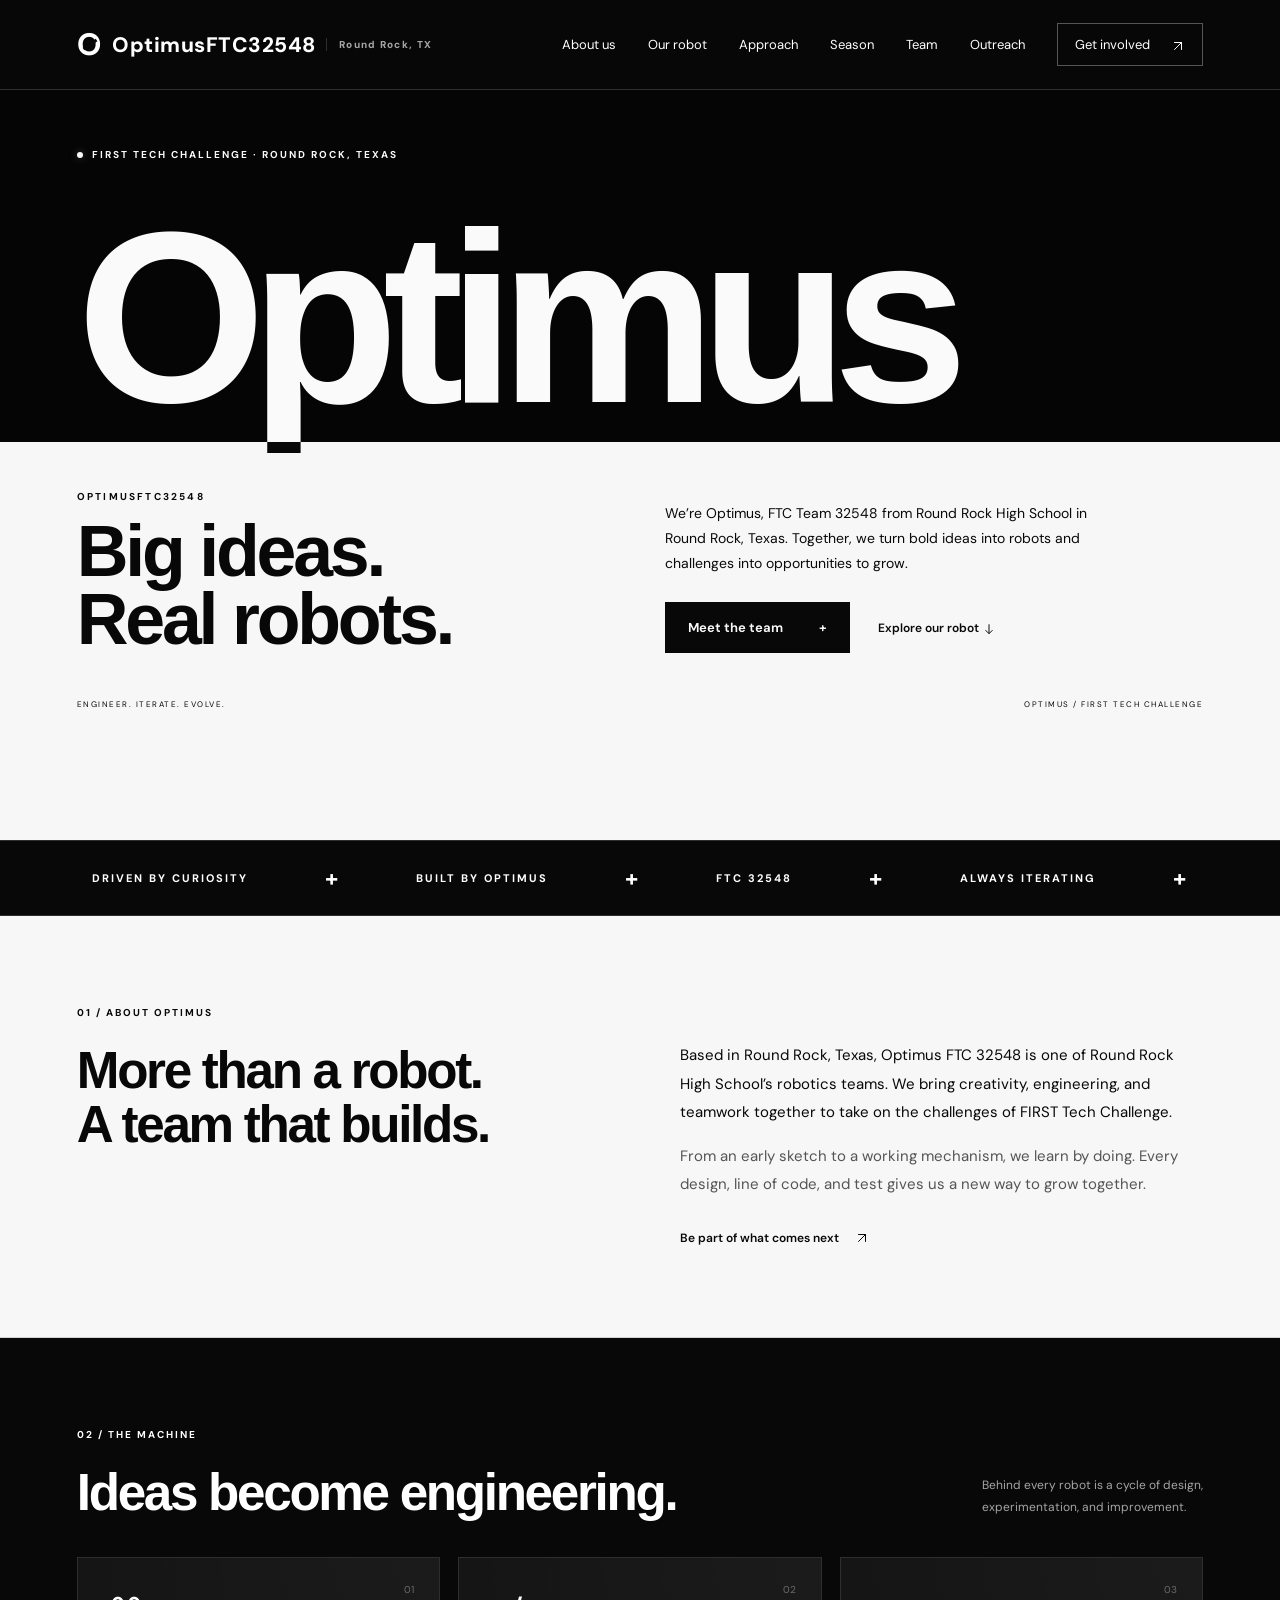
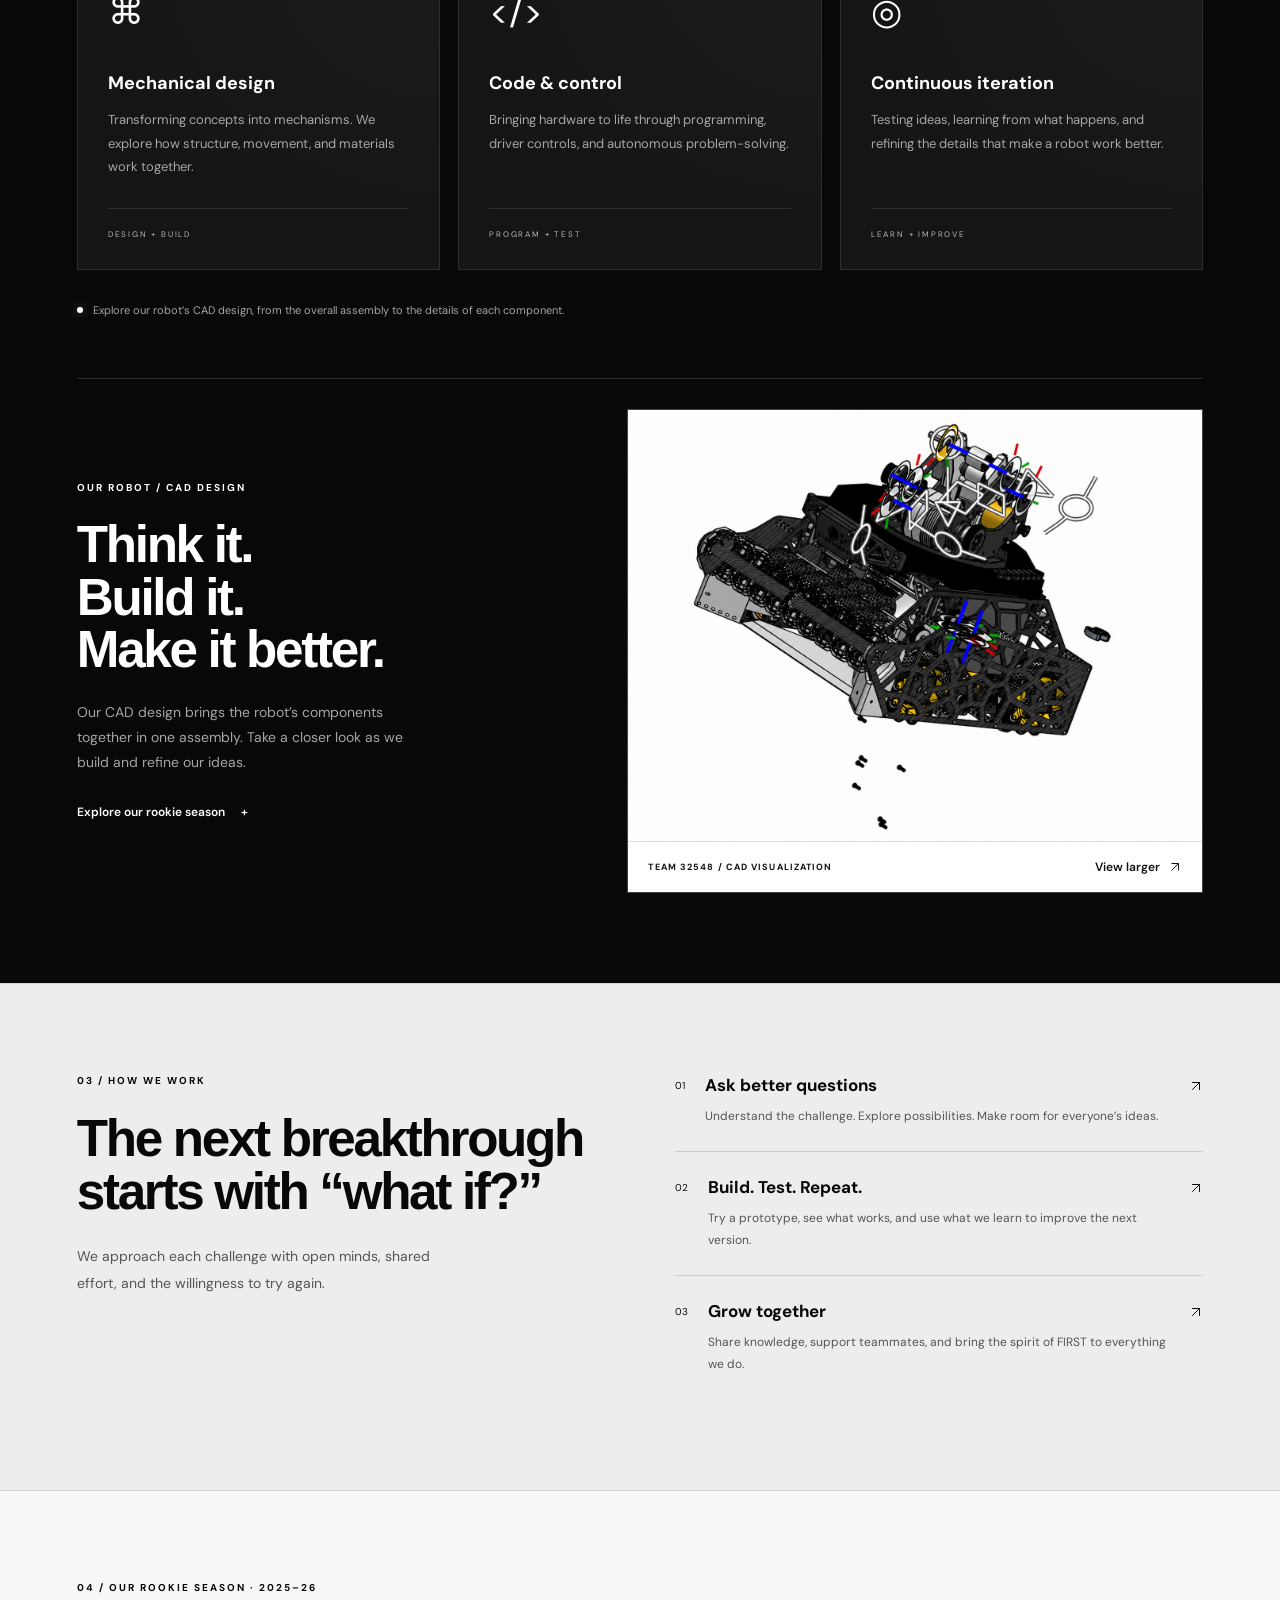
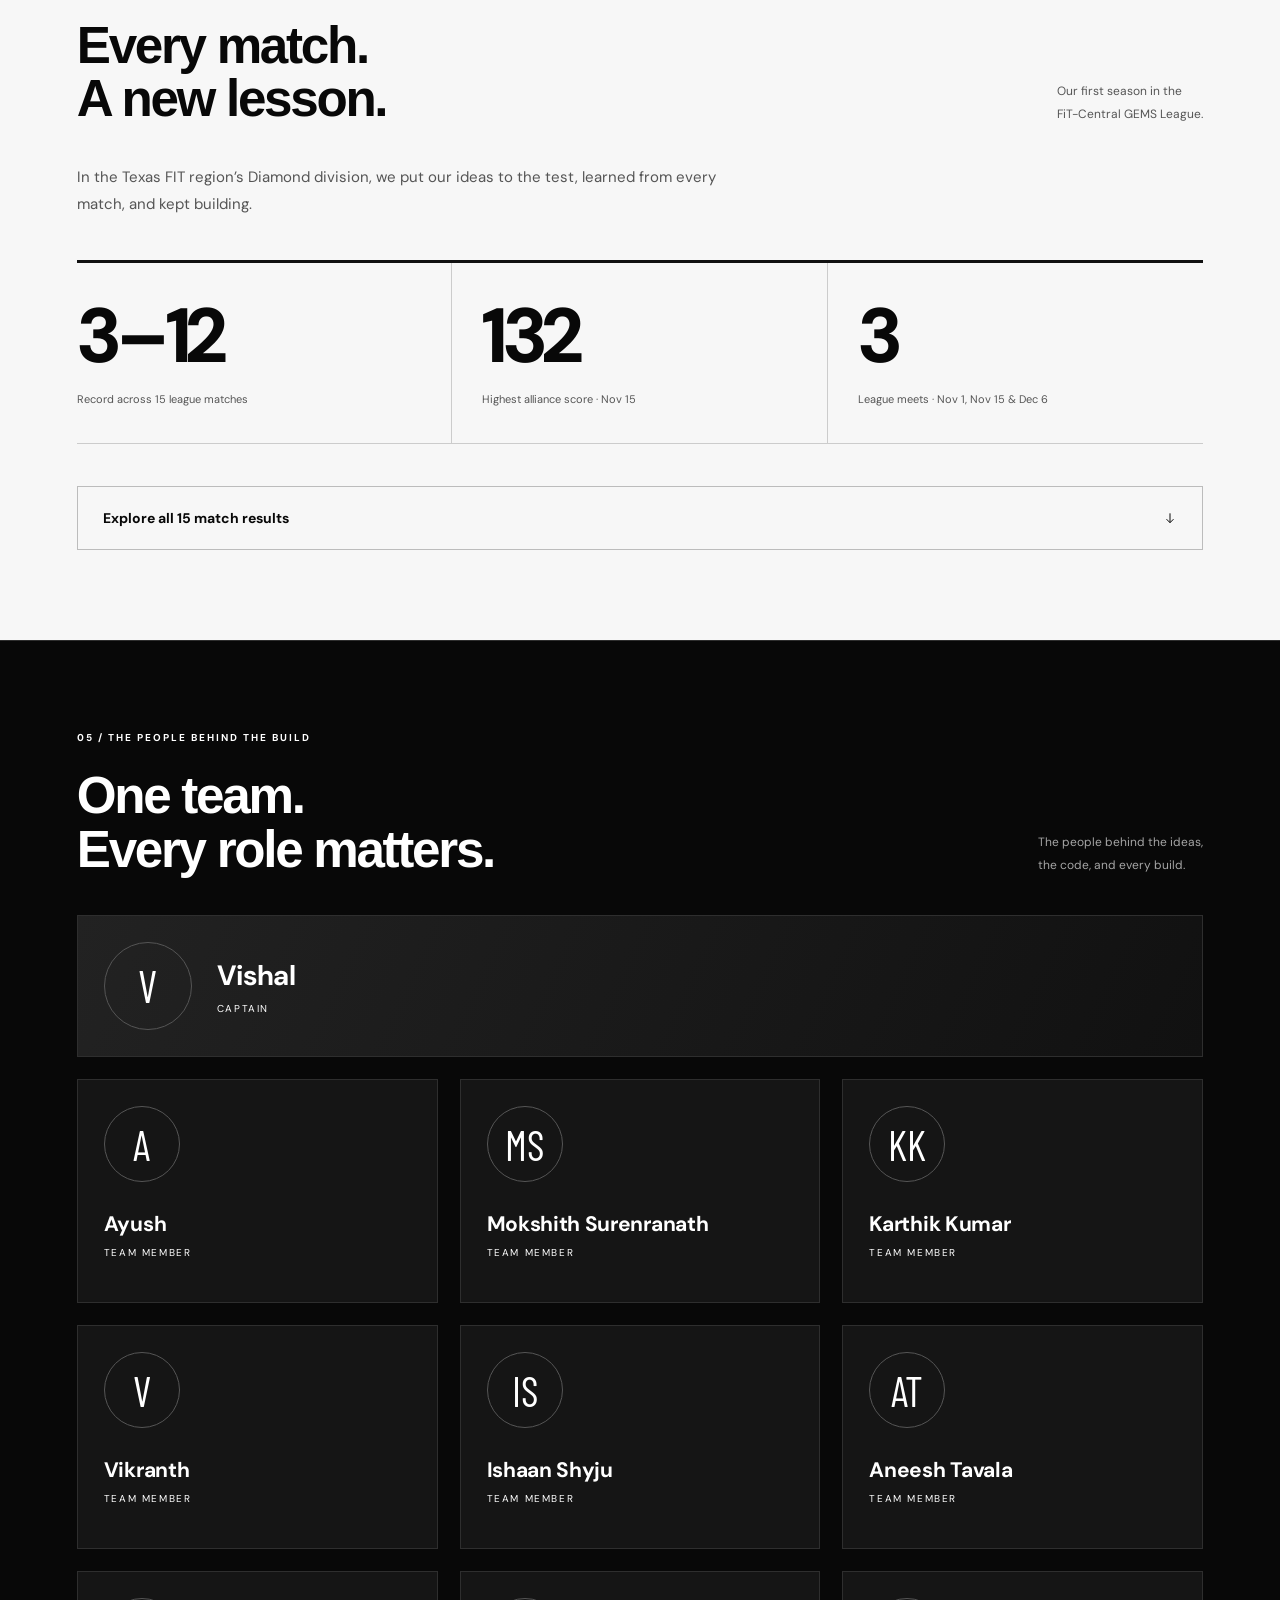
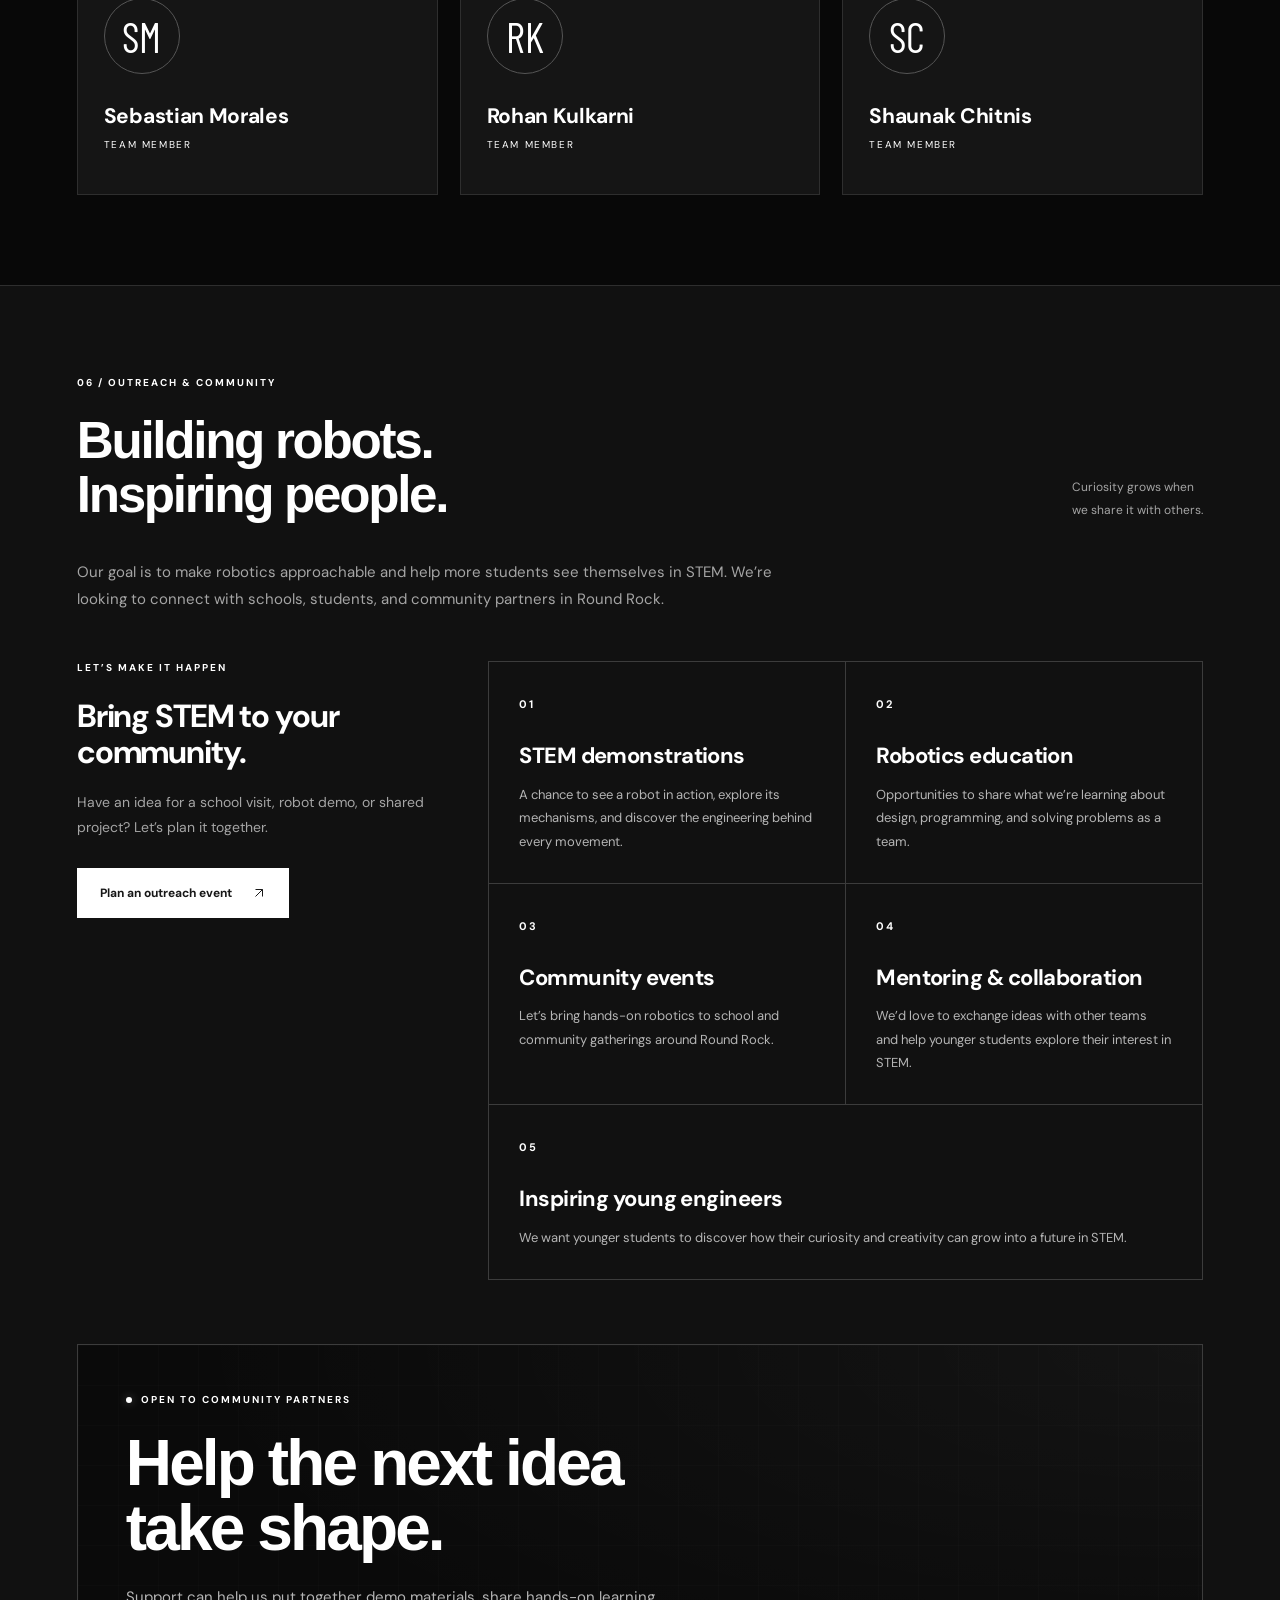
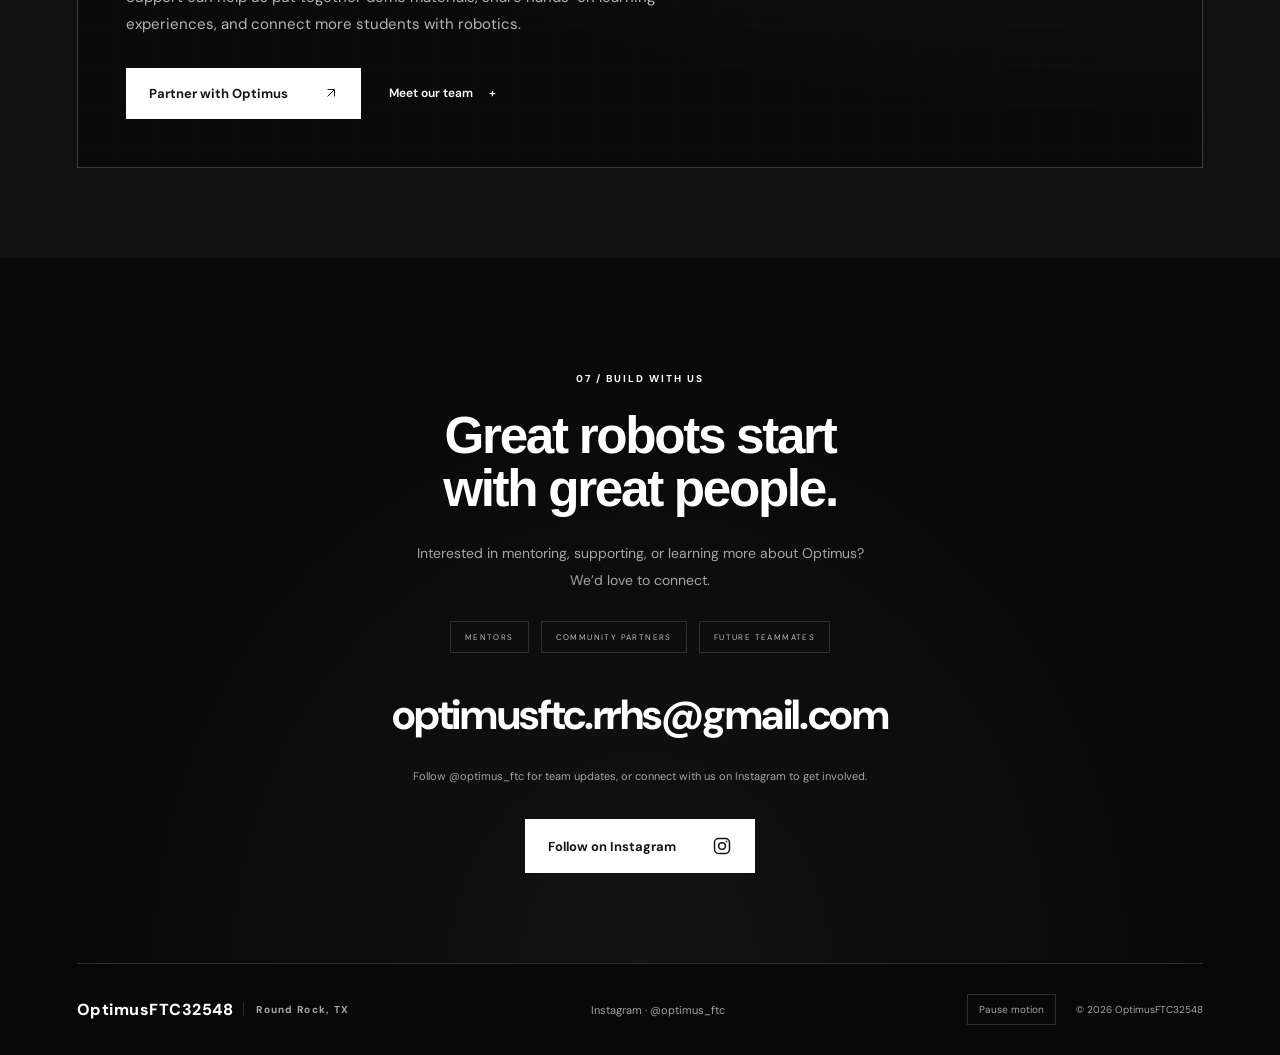
==== index.html @ 8157a8e6 "Add Google Search Console verification tag" ====
<!doctype html>
<html lang="en">
<head>
<meta charset="UTF-8"><meta name="viewport" content="width=device-width, initial-scale=1">
<meta name="description" content="Optimus FTC 32548 is a FIRST Tech Challenge robotics team at Round Rock High School in Round Rock, Texas. Meet our team, robot, outreach, and season.">
<meta name="robots" content="index, follow, max-image-preview:large">
<meta name="google-site-verification" content="P8lDaZK4CUFUmmfpm057_Z69hI5UgcQbM7g5NTjqo40" />
<title>Optimus FTC 32548 | Round Rock High School Robotics</title>
<link rel="canonical" href="https://optimusftc32548.netlify.app/">
<meta property="og:type" content="website">
<meta property="og:site_name" content="OptimusFTC32548">
<meta property="og:title" content="Optimus FTC 32548 | Round Rock High School Robotics">
<meta property="og:description" content="Meet Optimus FTC 32548, a FIRST Tech Challenge robotics team at Round Rock High School in Round Rock, Texas.">
<meta property="og:url" content="https://optimusftc32548.netlify.app/">
<meta name="twitter:card" content="summary">
<meta name="twitter:title" content="Optimus FTC 32548 | Round Rock High School Robotics">
<meta name="twitter:description" content="Meet Optimus FTC 32548, a FIRST Tech Challenge robotics team at Round Rock High School in Round Rock, Texas.">
<script type="application/ld+json">
{
  "@context": "https://schema.org",
  "@graph": [
    {
      "@type": "Organization",
      "@id": "https://optimusftc32548.netlify.app/#organization",
      "name": "Optimus FTC 32548",
      "alternateName": ["OptimusFTC32548", "Optimus"],
      "url": "https://optimusftc32548.netlify.app/",
      "description": "A FIRST Tech Challenge robotics team at Round Rock High School in Round Rock, Texas.",
      "email": "optimusftc.rrhs@gmail.com",
      "sameAs": ["https://www.instagram.com/optimus_ftc/"],
      "address": {
        "@type": "PostalAddress",
        "addressLocality": "Round Rock",
        "addressRegion": "TX",
        "addressCountry": "US"
      }
    },
    {
      "@type": "WebSite",
      "@id": "https://optimusftc32548.netlify.app/#website",
      "url": "https://optimusftc32548.netlify.app/",
      "name": "OptimusFTC32548",
      "alternateName": "Optimus FTC 32548",
      "inLanguage": "en",
      "publisher": {"@id": "https://optimusftc32548.netlify.app/#organization"}
    }
  ]
}
</script>
<link rel="stylesheet" href="styles.css"><script src="script.js" defer></script>
</head>
<body>
<div class="scroll-progress" aria-hidden="true"></div>
<header class="header"><a class="brand" href="#home" aria-label="OptimusFTC32548 home"><span class="brand-icon">O<span></span></span> <span class="brand-wordmark">OptimusFTC32548</span> <small>Round Rock, TX</small></a><button class="menu-toggle" aria-label="Open navigation" aria-expanded="false" aria-controls="navigation">☰</button><nav id="navigation"><a href="#about">About us</a><a href="#robot">Our robot</a><a href="#journey">Approach</a><a href="#season">Season</a><a href="#team">Team</a><a href="#outreach">Outreach</a><a class="nav-cta" href="#connect">Get involved <span><svg class="arrow-icon" viewBox="0 0 24 24" fill="none" stroke="currentColor" stroke-width="1.7" stroke-linecap="round" stroke-linejoin="round" aria-hidden="true"><path d="M6 18 18 6M6 6h12v12"/></svg></span></a></nav></header>
<main>
<section class="hero" id="home">
  <div class="hero-grid" aria-hidden="true"></div>
  <div class="hero-copy" data-reveal>
    <p class="eyebrow"><span class="status-dot"></span> FIRST TECH CHALLENGE · ROUND ROCK, TEXAS</p>
    <h1><span class="hero-name">Optimus</span><span class="sr-only"> · FTC Team 32548</span></h1>
    <div class="hero-bottom">
      <div><p class="hero-kicker">OPTIMUSFTC32548</p><h2 class="hero-tagline">Big ideas.<br>Real robots.</h2></div>
      <div class="hero-intro"><p class="hero-description">We’re Optimus, FTC Team 32548 from Round Rock High School in Round Rock, Texas. Together, we turn bold ideas into robots and challenges into opportunities to grow.</p>
        <div class="hero-actions"><a class="button" href="#team">Meet the team <span aria-hidden="true">+</span></a><a class="text-link" href="#robot">Explore our robot <svg class="arrow-icon" viewBox="0 0 24 24" fill="none" stroke="currentColor" stroke-width="1.7" aria-hidden="true"><path d="M12 4v16m-6-6 6 6 6-6"/></svg></a></div>
      </div>
    </div>
    <div class="hero-footer"><span>ENGINEER. ITERATE. EVOLVE.</span><span>OPTIMUS / FIRST TECH CHALLENGE</span></div>
  </div>
</section>
<div class="ticker" aria-hidden="true"><span>DRIVEN BY CURIOSITY</span><b>+</b><span>BUILT BY OPTIMUS</span><b>+</b><span>FTC 32548</span><b>+</b><span>ALWAYS ITERATING</span><b>+</b></div>
<section data-reveal class="section about" id="about"><div><p class="eyebrow">01 / ABOUT OPTIMUS</p><h2>More than a robot.<br><span>A team that builds.</span></h2></div><div class="about-copy"><p>Based in Round Rock, Texas, Optimus FTC 32548 is one of Round Rock High School’s robotics teams. We bring creativity, engineering, and teamwork together to take on the challenges of FIRST Tech Challenge.</p><p>From an early sketch to a working mechanism, we learn by doing. Every design, line of code, and test gives us a new way to grow together.</p><a class="text-link" href="#connect">Be part of what comes next <span><svg class="arrow-icon" viewBox="0 0 24 24" fill="none" stroke="currentColor" stroke-width="1.7" stroke-linecap="round" stroke-linejoin="round" aria-hidden="true"><path d="M6 18 18 6M6 6h12v12"/></svg></span></a></div></section>
<section class="section" id="robot"><div class="section-heading" data-reveal><div><p class="eyebrow">02 / THE MACHINE</p><h2>Ideas become <span>engineering.</span></h2></div><p>Behind every robot is a cycle of design,<br>experimentation, and improvement.</p></div><div class="cards"><article class="card" data-reveal><span class="card-number">01</span><div class="card-symbol">⌘</div><h3>Mechanical design</h3><p>Transforming concepts into mechanisms. We explore how structure, movement, and materials work together.</p><span class="card-tag">DESIGN + BUILD</span></article><article class="card" data-reveal><span class="card-number">02</span><div class="card-symbol">&lt;/&gt;</div><h3>Code & control</h3><p>Bringing hardware to life through programming, driver controls, and autonomous problem-solving.</p><span class="card-tag">PROGRAM + TEST</span></article><article class="card" data-reveal><span class="card-number">03</span><div class="card-symbol">◎</div><h3>Continuous iteration</h3><p>Testing ideas, learning from what happens, and refining the details that make a robot work better.</p><span class="card-tag">LEARN + IMPROVE</span></article></div><div class="robot-update"><span class="status-dot"></span><p>Explore our robot’s CAD design, from the overall assembly to the details of each component.</p></div><div class="robot-showcase"><div class="robot-story" data-reveal><p class="eyebrow">OUR ROBOT / CAD DESIGN</p><h3>Think it.<br>Build it.<br>Make it better.</h3><p>Our CAD design brings the robot’s components together in one assembly. Take a closer look as we build and refine our ideas.</p><a class="text-link" href="#season">Explore our rookie season <span aria-hidden="true">+</span></a></div><figure class="robot-cad" id="robot-cad" data-reveal>
  <a class="cad-image-link" href="assets/optimus-robot-cad.png" target="_blank" rel="noopener noreferrer" aria-label="View larger robot CAD visualization (opens in a new tab)"><img src="assets/optimus-robot-cad.png" width="1448" height="1086" loading="lazy" decoding="async" alt="CAD visualization of the Optimus FTC 32548 robot, showing its chassis and upper mechanism."></a>
  <figcaption><span>TEAM 32548 / CAD VISUALIZATION</span><a href="assets/optimus-robot-cad.png" target="_blank" rel="noopener noreferrer">View larger <svg class="arrow-icon" viewBox="0 0 24 24" fill="none" stroke="currentColor" stroke-width="1.7" aria-hidden="true"><path d="M6 18 18 6M6 6h12v12"/></svg><span class="sr-only"> (opens in a new tab)</span></a></figcaption>
</figure></div></section>
<section class="section journey" id="journey"><div><p class="eyebrow">03 / HOW WE WORK</p><h2>The next breakthrough<br>starts with <span>“what if?”</span></h2><p class="journey-intro">We approach each challenge with open minds, shared effort, and the willingness to try again.</p></div><div class="steps"><article data-reveal><span>01</span><div><h3>Ask better questions</h3><p>Understand the challenge. Explore possibilities. Make room for everyone’s ideas.</p></div><b><svg class="arrow-icon" viewBox="0 0 24 24" fill="none" stroke="currentColor" stroke-width="1.7" stroke-linecap="round" stroke-linejoin="round" aria-hidden="true"><path d="M6 18 18 6M6 6h12v12"/></svg></b></article><article data-reveal><span>02</span><div><h3>Build. Test. Repeat.</h3><p>Try a prototype, see what works, and use what we learn to improve the next version.</p></div><b><svg class="arrow-icon" viewBox="0 0 24 24" fill="none" stroke="currentColor" stroke-width="1.7" stroke-linecap="round" stroke-linejoin="round" aria-hidden="true"><path d="M6 18 18 6M6 6h12v12"/></svg></b></article><article data-reveal><span>03</span><div><h3>Grow together</h3><p>Share knowledge, support teammates, and bring the spirit of FIRST to everything we do.</p></div><b><svg class="arrow-icon" viewBox="0 0 24 24" fill="none" stroke="currentColor" stroke-width="1.7" stroke-linecap="round" stroke-linejoin="round" aria-hidden="true"><path d="M6 18 18 6M6 6h12v12"/></svg></b></article></div></section>
<section class="section season" id="season">
  <div class="section-heading" data-reveal><div><p class="eyebrow">04 / OUR ROOKIE SEASON · 2025–26</p><h2>Every match.<br><span>A new lesson.</span></h2></div><p>Our first season in the<br>FiT-Central GEMS League.</p></div>
  <p class="season-intro" data-reveal>In the Texas FIT region’s Diamond division, we put our ideas to the test, learned from every match, and kept building.</p>
  <div class="season-stats">
    <article data-reveal><strong>3–12</strong><span>Record across 15 league matches</span></article>
    <article data-reveal><strong data-count-to="132">132</strong><span>Highest alliance score · Nov 15</span></article>
    <article data-reveal><strong data-count-to="3">3</strong><span>League meets · Nov 1, Nov 15 &amp; Dec 6</span></article>
  </div>
  <details class="match-results" data-reveal><summary><span>Explore all 15 match results</span><svg class="arrow-icon" viewBox="0 0 24 24" fill="none" stroke="currentColor" stroke-width="1.7" aria-hidden="true"><path d="M12 4v16m-6-6 6 6 6-6"/></svg></summary>
    <div class="results-scroll" tabindex="0" role="region" aria-label="Scrollable 2025–26 match results"><table class="results" aria-label="Qualification match results, 2025-26 season">
          <thead><tr><th>Meet</th><th>Result</th><th>Score, us–them</th><th>Alliance partner</th></tr></thead>
          <tbody>
            <tr><td>Nov 1</td><td class="w">Win</td><td class="sc">64–35</td><td>31697 NXTGEN FTC</td></tr>
            <tr><td>Nov 1</td><td class="w">Win</td><td class="sc">47–15</td><td>32317 Junior Varsity</td></tr>
            <tr><td>Nov 1</td><td>Loss</td><td class="sc">11–31</td><td>32612 The Winners from Winner Town</td></tr>
            <tr><td>Nov 1</td><td>Loss</td><td class="sc">6–10</td><td>24170 Battle Axe</td></tr>
            <tr><td>Nov 1</td><td>Loss</td><td class="sc">67–88</td><td>27049 ATX Titans</td></tr>
            <tr><td>Nov 15</td><td>Loss</td><td class="sc">10–111</td><td>26189 Alpha Lupi</td></tr>
            <tr><td>Nov 15</td><td>Loss</td><td class="sc">20–102</td><td>26371 Caliburnus</td></tr>
            <tr><td>Nov 15</td><td>Loss</td><td class="sc">27–119</td><td>32317 Junior Varsity</td></tr>
            <tr><td>Nov 15</td><td class="w">Win</td><td class="sc">132–77</td><td>17315 Tomahawk</td></tr>
            <tr><td>Nov 15</td><td>Loss</td><td class="sc">23–52</td><td>24170 Battle Axe</td></tr>
            <tr><td>Dec 6</td><td>Loss</td><td class="sc">70–121</td><td>17113 Hunga Munga</td></tr>
            <tr><td>Dec 6</td><td>Loss</td><td class="sc">13–105</td><td>26190 Cassiopeia</td></tr>
            <tr><td>Dec 6</td><td>Loss</td><td class="sc">53–87</td><td>25756 Nano Ninjas</td></tr>
            <tr><td>Dec 6</td><td>Loss</td><td class="sc">42–57</td><td>24171 Artificial Ignorance</td></tr>
            <tr><td>Dec 6</td><td>Loss</td><td class="sc">53–135</td><td>24167 Orion</td></tr>
          </tbody>
        </table></div>
    <p class="results-source">These records are listed under the team’s former name, Sainus Infectors. <a href="https://ftc-events.firstinspires.org/2025/team/32548" target="_blank" rel="noopener noreferrer">View the official FTC Events results<span class="sr-only"> (opens in a new tab)</span></a>.</p>
  </details>
</section>
<section class="section team-section" id="team">
  <div class="section-heading" data-reveal>
    <div><p class="eyebrow">05 / THE PEOPLE BEHIND THE BUILD</p><h2>One team.<br><span>Every role matters.</span></h2></div>
    <p>The people behind the ideas,<br>the code, and every build.</p>
  </div>
  <div class="team-roster" id="team-roster">
    <article class="team-card captain-card" data-reveal><span class="team-monogram" aria-hidden="true">V</span><div><h3>Vishal</h3><p class="team-role">Captain</p></div></article>
    <article class="team-card" data-reveal><span class="team-monogram" aria-hidden="true">A</span><div><h3>Ayush</h3><p class="team-role">Team member</p></div></article>
    <article class="team-card" data-reveal><span class="team-monogram" aria-hidden="true">MS</span><div><h3>Mokshith Surenranath</h3><p class="team-role">Team member</p></div></article>
    <article class="team-card" data-reveal><span class="team-monogram" aria-hidden="true">KK</span><div><h3>Karthik Kumar</h3><p class="team-role">Team member</p></div></article>
    <article class="team-card" data-reveal><span class="team-monogram" aria-hidden="true">V</span><div><h3>Vikranth</h3><p class="team-role">Team member</p></div></article>
    <article class="team-card" data-reveal><span class="team-monogram" aria-hidden="true">IS</span><div><h3>Ishaan Shyju</h3><p class="team-role">Team member</p></div></article>
    <article class="team-card" data-reveal><span class="team-monogram" aria-hidden="true">AT</span><div><h3>Aneesh Tavala</h3><p class="team-role">Team member</p></div></article>
    <article class="team-card" data-reveal><span class="team-monogram" aria-hidden="true">SM</span><div><h3>Sebastian Morales</h3><p class="team-role">Team member</p></div></article>
    <article class="team-card" data-reveal><span class="team-monogram" aria-hidden="true">RK</span><div><h3>Rohan Kulkarni</h3><p class="team-role">Team member</p></div></article>
    <article class="team-card" data-reveal><span class="team-monogram" aria-hidden="true">SC</span><div><h3>Shaunak Chitnis</h3><p class="team-role">Team member</p></div></article>
  </div>
</section>
<section class="section outreach" id="outreach" aria-labelledby="outreach-title">
  <div class="section-heading" data-reveal>
    <div><p class="eyebrow">06 / OUTREACH &amp; COMMUNITY</p><h2 id="outreach-title">Building robots.<br><span>Inspiring people.</span></h2></div>
    <p>Curiosity grows when<br>we share it with others.</p>
  </div>
  <p class="outreach-intro" data-reveal>Our goal is to make robotics approachable and help more students see themselves in STEM. We’re looking to connect with schools, students, and community partners in Round Rock.</p>
  <div class="outreach-layout">
    <div class="outreach-invitation" data-reveal>
      <p class="eyebrow">LET’S MAKE IT HAPPEN</p>
      <h3>Bring STEM to your community.</h3>
      <p>Have an idea for a school visit, robot demo, or shared project? Let’s plan it together.</p>
      <a class="button" href="mailto:optimusftc.rrhs@gmail.com?subject=Outreach%20inquiry%20%E2%80%94%20Optimus%20FTC%2032548">Plan an outreach event <svg class="arrow-icon" viewBox="0 0 24 24" fill="none" stroke="currentColor" stroke-width="1.7" aria-hidden="true"><path d="M6 18 18 6M6 6h12v12"/></svg></a>
    </div>
    <ul class="outreach-grid" aria-label="Outreach opportunities">
      <li class="outreach-card" data-reveal><span class="outreach-number" aria-hidden="true">01</span><h3>STEM demonstrations</h3><p>A chance to see a robot in action, explore its mechanisms, and discover the engineering behind every movement.</p></li>
      <li class="outreach-card" data-reveal><span class="outreach-number" aria-hidden="true">02</span><h3>Robotics education</h3><p>Opportunities to share what we’re learning about design, programming, and solving problems as a team.</p></li>
      <li class="outreach-card" data-reveal><span class="outreach-number" aria-hidden="true">03</span><h3>Community events</h3><p>Let’s bring hands-on robotics to school and community gatherings around Round Rock.</p></li>
      <li class="outreach-card" data-reveal><span class="outreach-number" aria-hidden="true">04</span><h3>Mentoring &amp; collaboration</h3><p>We’d love to exchange ideas with other teams and help younger students explore their interest in STEM.</p></li>
      <li class="outreach-card outreach-highlight" data-reveal><span class="outreach-number" aria-hidden="true">05</span><h3>Inspiring young engineers</h3><p>We want younger students to discover how their curiosity and creativity can grow into a future in STEM.</p></li>
    </ul>
  </div>
  <div class="outreach-partner" data-reveal>
    <p class="eyebrow"><span class="status-dot"></span> OPEN TO COMMUNITY PARTNERS</p>
    <h3>Help the next idea<br>take shape.</h3>
    <p>Support can help us put together demo materials, share hands-on learning experiences, and connect more students with robotics.</p>
    <div class="outreach-actions"><a class="button" href="mailto:optimusftc.rrhs@gmail.com?subject=Community%20partnership%20%E2%80%94%20Optimus%20FTC%2032548">Partner with Optimus <svg class="arrow-icon" viewBox="0 0 24 24" fill="none" stroke="currentColor" stroke-width="1.7" aria-hidden="true"><path d="M6 18 18 6M6 6h12v12"/></svg></a><a class="text-link" href="#team">Meet our team <span aria-hidden="true">+</span></a></div>
  </div>
</section>
<section data-reveal class="connect section" id="connect"><p class="eyebrow">07 / BUILD WITH US</p><h2>Great robots start<br>with <span>great people.</span></h2><p>Interested in mentoring, supporting, or learning more about Optimus? We’d love to connect.</p><div class="connect-options"><span>MENTORS</span><span>COMMUNITY PARTNERS</span><span>FUTURE TEAMMATES</span></div><a class="contact-email" href="mailto:optimusftc.rrhs@gmail.com">optimusftc.rrhs@gmail.com</a><p class="contact-note">Follow @optimus_ftc for team updates, or connect with us on Instagram to get involved.</p><a class="button" href="https://www.instagram.com/optimus_ftc/" target="_blank" rel="noopener noreferrer">Follow on Instagram <svg class="social-icon" viewBox="0 0 24 24" fill="none" stroke="currentColor" stroke-width="1.8" aria-hidden="true"><rect x="3" y="3" width="18" height="18" rx="5"/><circle cx="12" cy="12" r="4"/><circle cx="17.5" cy="6.5" r="1" fill="currentColor" stroke="none"/></svg><span class="sr-only"> (opens in a new tab)</span></a></section>
</main><footer><a class="brand" href="#home"><span class="brand-wordmark">OptimusFTC32548</span> <small>Round Rock, TX</small></a><a class="footer-social" href="https://www.instagram.com/optimus_ftc/" target="_blank" rel="noopener noreferrer">Instagram · @optimus_ftc<span class="sr-only"> (opens in a new tab)</span></a><div class="footer-end"><button class="motion-toggle" type="button" aria-pressed="false">Pause motion</button><span>© <span id="year">2026</span> OptimusFTC32548</span></div></footer>
</body></html>
---- styles.css ----
@import url('https://fonts.googleapis.com/css2?family=Barlow+Condensed:wght@600;700;800&family=DM+Sans:wght@400;500;600;700&display=swap');
:root{--bg:#080808;--panel:#151515;--text:#ffffff;--muted:#a5a5a5;--accent:#ffffff;--line:#2e2e2e}*{box-sizing:border-box}html{scroll-behavior:smooth;scroll-padding-top:95px}body{margin:0;background:var(--bg);color:var(--text);font-family:'DM Sans',Arial,sans-serif}a{color:inherit;text-decoration:none}button{font:inherit}a:focus-visible,button:focus-visible{outline:2px solid var(--accent);outline-offset:6px}.header{height:90px;padding:0 6%;display:flex;align-items:center;justify-content:space-between;border-bottom:1px solid var(--line);background:#080808f2;position:sticky;top:0;z-index:10}.brand{font-weight:800;letter-spacing:1.6px;display:flex;align-items:center;gap:10px;font-size:21px}.brand small{font-size:10px;color:var(--muted);letter-spacing:1.3px;border-left:1px solid var(--line);padding-left:12px}.brand-icon{font-size:31px;color:var(--accent);font-weight:800;position:relative}.brand-icon span{position:absolute;width:16px;height:3px;background:var(--bg);left:5px;top:19px;transform:rotate(-35deg)}nav{display:flex;gap:32px;align-items:center;font-size:13px}nav a:hover,.text-link:hover{color:var(--accent)}.nav-cta{border:1px solid #555555;padding:12px 17px}.nav-cta span{margin-left:18px;color:var(--accent)}.menu-toggle{display:none}.hero{position:relative;min-height:660px;display:grid;grid-template-columns:1.08fr 1fr;overflow:hidden;padding:65px 6% 32px}.hero-grid{position:absolute;inset:0;background-image:linear-gradient(#ffffff03 1px,transparent 1px),linear-gradient(90deg,#ffffff03 1px,transparent 1px);background-size:65px 65px;pointer-events:none}.hero-copy{position:relative;z-index:1;padding-top:20px}.eyebrow{font-size:10px;font-weight:700;letter-spacing:2px;color:var(--accent);display:flex;align-items:center;gap:9px;margin:0 0 25px}.status-dot{width:6px;height:6px;background:var(--accent);border-radius:50%;display:inline-block;flex-shrink:0;box-shadow:0 0 10px #ffffff55}h1,h2{font-family:'Barlow Condensed','Arial Narrow',Impact,sans-serif;margin:0;font-weight:700}h1{font-size:clamp(65px,7.8vw,112px);line-height:.94;letter-spacing:-1px}h1 span,h2 span{color:var(--accent)}.hero-description{color:var(--muted);font-size:15px;line-height:1.9;max-width:400px;margin:30px 0}.hero-actions{display:flex;gap:28px;align-items:center}.button{display:inline-flex;align-items:center;justify-content:space-between;gap:36px;background:var(--accent);color:#171717;font-size:13px;font-weight:700;padding:17px 23px;transition:background .2s,transform .2s}.button:hover{background:#dddddd;transform:translateY(-2px)}.text-link{font-size:12px;font-weight:600}.text-link span{margin-left:13px}.hero-footer{display:flex;justify-content:space-between;max-width:460px;margin-top:61px;font-size:8px;color:#848484;letter-spacing:1.5px}.robot-art{position:relative;display:flex;align-items:center;justify-content:center;min-width:0;background:radial-gradient(ellipse at center,#ffffff13,transparent 65%)}.robot-art svg{width:110%;max-width:600px;position:relative;z-index:1;filter:drop-shadow(0 20px 25px #00000066);transform:rotate(-5deg)}.orbit{position:absolute;width:85%;aspect-ratio:1;border:1px solid #ffffff1a;border-radius:50%}.orbit-two{width:66%;border-style:dashed}.art-label{position:absolute;left:12%;right:0;color:#888888;font-size:8px;letter-spacing:1.4px;z-index:2}.top-label{top:10px}.bottom-label{bottom:30px;border-top:1px solid var(--line);padding-top:17px;display:flex;align-items:center;justify-content:space-between}.crosshair{color:var(--accent);font-size:22px}.illustration-note{position:absolute;right:0;bottom:4px;font-size:7px;letter-spacing:1px;color:#686868}.ticker{display:flex;justify-content:space-around;gap:20px;align-items:center;padding:24px 5%;border-top:1px solid var(--line);border-bottom:1px solid var(--line);font-size:11px;font-weight:700;letter-spacing:2px}.ticker b{color:var(--accent);font-size:23px}.section{padding:90px 6%;max-width:1600px;margin:auto}h2{font-size:clamp(36px,4vw,57px);line-height:1.05}.about{display:grid;grid-template-columns:1fr 1fr;gap:80px;border-bottom:1px solid var(--line)}.about-copy{padding-top:20px}.about-copy p,.section-heading>p,.journey-intro,.connect>p:not(.eyebrow){color:var(--muted);font-size:14px;line-height:1.9}.about-copy p:first-child{color:#dfdfdf}.about-copy .text-link{display:inline-block;margin-top:16px}.section-heading{display:flex;align-items:end;justify-content:space-between;margin-bottom:38px;gap:30px}.section-heading>p{font-size:12px;margin:0}.cards{display:grid;grid-template-columns:repeat(3,1fr);gap:18px}.card{background:var(--panel);border:1px solid var(--line);padding:30px;position:relative;transition:border-color .2s,transform .2s}.card:hover{border-color:#777777;transform:translateY(-4px)}.card-number{position:absolute;right:25px;top:25px;color:#686868;font-size:10px}.card-symbol{color:var(--accent);font-size:36px;height:65px}.card h3{font-size:18px;margin:18px 0 13px}.card p{color:var(--muted);line-height:1.8;font-size:13px;min-height:75px}.card-tag{display:block;font-size:8px;letter-spacing:1.8px;border-top:1px solid var(--line);padding-top:20px;margin-top:25px;color:#b8b8b8}.robot-update{display:flex;align-items:center;gap:10px;margin-top:22px}.robot-update p{font-size:11px;color:var(--muted)}.journey{background:#181818;display:grid;grid-template-columns:1fr 1fr;gap:70px;border-top:1px solid var(--line);border-bottom:1px solid var(--line)}.journey-intro{max-width:360px;margin-top:24px}.steps article{display:flex;gap:20px;padding:24px 0;border-bottom:1px solid #363636}.steps article:first-child{padding-top:0}.steps article:last-child{border-bottom:0}.steps article>span{color:var(--accent);font-size:10px;padding-top:5px}.steps h3{margin:0 0 10px;font-size:17px}.steps p{font-size:12px;color:var(--muted);line-height:1.8;margin:0}.steps b{margin-left:auto;color:var(--accent);font-weight:400}.connect{text-align:center;background:radial-gradient(ellipse at bottom,#ffffff0b,transparent 70%)}.connect .eyebrow{justify-content:center}.connect>p{max-width:470px;margin:24px auto}.connect-options{display:flex;justify-content:center;gap:12px;margin-top:28px}.connect-options span{font-size:8px;letter-spacing:1.4px;padding:10px 14px;border:1px solid var(--line);color:#bbbbbb}.connect .contact-note{font-size:11px!important;max-width:600px}.connect .button{margin-top:8px}footer{margin:0 6%;border-top:1px solid var(--line);padding:30px 0;display:flex;align-items:center;justify-content:space-between;gap:20px}footer .brand{font-size:16px}footer p,footer>span{font-size:10px;color:var(--muted)}@media(min-width:1600px){.hero,.header{padding-left:max(6%,calc((100vw - 1408px)/2));padding-right:max(6%,calc((100vw - 1408px)/2))}}@media(max-width:900px){nav{gap:18px}.brand small{display:none}.hero{min-height:580px;padding-top:50px}.hero-description{font-size:13px}.hero-actions{gap:15px}.hero-footer{font-size:7px}.about,.journey{gap:35px}.card{padding:23px}.section-heading>p{display:none}.ticker{font-size:8px;letter-spacing:1px}.card p{min-height:100px}}@media(max-width:650px){.header{height:72px}.menu-toggle{display:block;background:none;border:1px solid var(--line);color:var(--text);font-size:20px;padding:5px 10px}nav{display:none;position:absolute;top:71px;left:0;right:0;background:var(--panel);padding:25px 6%;flex-direction:column;align-items:stretch;border-bottom:1px solid var(--line)}nav.open{display:flex}.hero{grid-template-columns:1fr;padding-top:40px;min-height:0}.hero-copy{padding-top:0}h1{font-size:76px}.hero-description{font-size:14px;max-width:440px}.hero-footer{margin-top:32px}.robot-art{height:370px;margin-top:25px}.robot-art svg{max-width:390px;height:370px}.top-label{top:8px}.bottom-label{bottom:20px}.ticker{flex-wrap:wrap;justify-content:center;padding:18px 5%;gap:14px}.ticker span:nth-of-type(n+3),.ticker b:nth-of-type(n+3){display:none}.section{padding:60px 6%}.about,.journey{grid-template-columns:1fr;gap:24px}.about-copy{padding-top:0}h2{font-size:44px}.cards{grid-template-columns:1fr}.card p{min-height:0}.card-symbol{height:42px}.section-heading{margin-bottom:26px}.connect-options{flex-wrap:wrap;gap:8px}.connect-options span{font-size:7px}footer{flex-wrap:wrap;padding:25px 0}footer p{display:none}footer>span{font-size:9px}.hero-actions .button{padding:15px 18px}.hero-actions{gap:22px}}@media(prefers-reduced-motion:reduce){html{scroll-behavior:auto}*{transition:none!important}}

.social-icon{width:20px;height:20px;flex-shrink:0}.footer-social{font-size:11px;color:var(--muted)}.footer-social:hover{color:var(--text);text-decoration:underline;text-underline-offset:4px}.sr-only{position:absolute;width:1px;height:1px;padding:0;margin:-1px;overflow:hidden;clip:rect(0,0,0,0);white-space:nowrap;border:0}

.brand-wordmark{letter-spacing:.5px;white-space:nowrap}@media(max-width:650px){.header .brand{font-size:16px;gap:8px;letter-spacing:.3px}.header .brand-icon{font-size:27px}}

/* Motion stays optional, and content stays visible without JavaScript. */
.scroll-progress{position:fixed;left:0;right:0;top:0;height:3px;background:#fff;z-index:30;transform:scaleX(0);transform-origin:left;pointer-events:none}
[data-reveal]{transition:opacity .7s ease var(--reveal-delay,0ms),transform .7s cubic-bezier(.2,.75,.25,1) var(--reveal-delay,0ms)}
.motion-enabled .reveal-pending{opacity:0;transform:translateY(22px)}
.motion-enabled .robot-art svg{animation:robot-float 7s ease-in-out infinite}
.motion-enabled .orbit-one{animation:orbit-pulse 6s ease-in-out infinite}
.motion-enabled .orbit-two{animation:orbit-turn 48s linear infinite}
.motion-enabled .status-dot{animation:status-pulse 3s ease-in-out infinite}
.motion-enabled .hero-grid{animation:grid-drift 40s linear infinite}
nav a[aria-current="location"]{color:#fff;text-decoration:underline;text-underline-offset:7px;text-decoration-thickness:1px}
.button{position:relative;overflow:hidden}.button:before{content:"";position:absolute;inset:-50% -100%;background:linear-gradient(110deg,transparent 44%,#00000010 50%,transparent 56%);transform:translateX(-45%);pointer-events:none}.motion-enabled .button:hover:before{animation:button-sweep .65s ease forwards}
.card{overflow:hidden}.card:after{content:"";position:absolute;inset:0;background:radial-gradient(ellipse at top right,#ffffff07,transparent 70%);pointer-events:none}
.team-section{border-top:1px solid var(--line)}.team-roster{display:grid;grid-template-columns:repeat(3,minmax(0,1fr));gap:22px}.team-pending{grid-column:1/-1;display:flex;gap:25px;align-items:center;padding:32px;border:1px solid var(--line);background:var(--panel)}.team-monogram{display:grid;place-items:center;width:76px;height:76px;border:1px solid #555;border-radius:50%;font-family:'Barlow Condensed',Impact,sans-serif;font-size:42px;color:#fff;flex-shrink:0}.team-pending h3{font-size:18px;margin:0 0 9px}.team-pending p{color:var(--muted);font-size:13px;line-height:1.7;margin:0}.team-card{background:var(--panel);border:1px solid var(--line);padding:26px;transition:border-color .25s,transform .25s}.team-card:hover{border-color:#777;transform:translateY(-5px)}.team-card .team-monogram{margin-bottom:28px}.team-card img{width:100%;aspect-ratio:1;object-fit:cover;filter:grayscale(1);margin-bottom:25px}.team-card h3{font-size:21px;margin:0 0 8px}.team-role{font-size:10px;letter-spacing:1.6px;text-transform:uppercase;color:#fff;margin:0 0 17px}.team-bio{font-size:13px;line-height:1.8;color:var(--muted);margin:0}.footer-end{display:flex;gap:20px;align-items:center;font-size:10px;color:var(--muted)}.motion-toggle{background:transparent;color:var(--muted);border:1px solid var(--line);font-size:10px;padding:8px 11px;cursor:pointer}.motion-toggle:hover{color:#fff;border-color:#777}.motion-toggle[hidden]{display:none}
@keyframes robot-float{0%,100%{transform:translateY(0) rotate(-5deg)}50%{transform:translateY(-12px) rotate(-3deg)}}
@keyframes orbit-turn{to{transform:rotate(360deg)}}
@keyframes orbit-pulse{0%,100%{transform:scale(1);opacity:.6}50%{transform:scale(1.04);opacity:1}}
@keyframes status-pulse{0%,100%{box-shadow:0 0 0 0 #ffffff22}50%{box-shadow:0 0 0 5px #ffffff00}}
@keyframes grid-drift{to{background-position:65px 65px}}
@keyframes button-sweep{to{transform:translateX(45%)}}
@media(max-width:900px){.menu-toggle{display:block;background:none;border:1px solid var(--line);color:var(--text);font-size:20px;padding:5px 10px}nav{display:none;position:absolute;top:89px;left:0;right:0;background:var(--panel);padding:25px 6%;flex-direction:column;align-items:stretch;border-bottom:1px solid var(--line)}nav.open{display:flex}.team-roster{grid-template-columns:repeat(2,minmax(0,1fr))}}
@media(max-width:650px){nav{top:71px}.team-roster{grid-template-columns:1fr}.team-pending{padding:23px;gap:18px}.team-pending h3{font-size:16px}.team-monogram{width:60px;height:60px;font-size:34px}.footer-end{flex-wrap:wrap;gap:12px}.team-card{padding:24px}.motion-enabled .robot-art svg{animation-duration:9s}}
@media(prefers-reduced-motion:reduce){*,*:before,*:after{animation:none!important;transition:none!important;scroll-behavior:auto!important}.reveal-pending{opacity:1!important;transform:none!important}}

.captain-card{grid-column:1/-1;display:flex;align-items:center;gap:25px;background:linear-gradient(115deg,#222,#111)}.captain-card .team-monogram{margin-bottom:0;width:88px;height:88px;font-size:44px}.captain-card h3{font-size:28px}.captain-card .team-role{margin:0}.team-card[data-reveal]{transition:border-color .25s,opacity .7s ease var(--reveal-delay,0ms),transform .7s cubic-bezier(.2,.75,.25,1) var(--reveal-delay,0ms)}
@media(max-width:650px){h1{font-size:clamp(58px,19.5vw,76px)}.captain-card{gap:20px}.captain-card .team-monogram{width:68px;height:68px;font-size:34px}.captain-card h3{font-size:24px}}

.arrow-icon{width:14px;height:14px;vertical-align:middle;flex-shrink:0}

/* Editorial black-and-white design based on the supplied HTML. */
h1,h2,.robot-story h3{font-family:'Arial Black','Helvetica Neue',Arial,sans-serif;font-weight:800;letter-spacing:-.045em}
.hero{display:block;min-height:750px;padding:58px 6% 32px;background:linear-gradient(#050505 47%,#f7f7f7 47%);isolation:isolate}
.hero-copy{padding:0;max-width:1408px;margin:auto;mix-blend-mode:difference;color:#fff}
.hero-copy .eyebrow,.hero-copy .hero-description,.hero-copy .hero-footer{color:#fff}
.hero-copy .status-dot{background:#fff}
.hero h1{font-size:clamp(64px,19vw,285px);line-height:.88;letter-spacing:-.065em;margin:50px 0 65px;white-space:nowrap}
.hero h1 .hero-name{color:#fff}
.hero-bottom{display:grid;grid-template-columns:1fr 1fr;gap:50px;align-items:end}
.hero-kicker{font-size:10px;letter-spacing:2.2px;font-weight:700;margin:0 0 14px}
.hero-tagline{font-size:clamp(42px,5.6vw,76px);line-height:.95;color:#fff}
.hero-description{margin:0 0 26px;max-width:460px;font-size:14px;line-height:1.8}
.hero-actions{flex-wrap:wrap}
.hero-footer{max-width:none;margin-top:46px}
.hero-copy .button{background:#fff;color:#000}
.hero-copy .button:hover{background:#dedede}
.hero-copy .text-link:hover{opacity:.7;color:#fff}
.hero-grid{opacity:.16}
.ticker{padding:22px 5%;background:#080808}
.about,.journey,.season{--text:#080808;--muted:#555;--line:#d2d2d2;--panel:#eee;--accent:#080808;background:#f7f7f7;color:var(--text)}
.about{gap:80px}
.about-copy p:first-child{color:var(--text)}
.about-copy p{font-size:15px}
.journey{background:#ededed}
.steps article{border-color:#cecece}
.steps h3{font-weight:700}
.robot-showcase{display:grid;grid-template-columns:1fr 1.15fr;gap:50px;align-items:center;border-top:1px solid var(--line);margin-top:50px;padding-top:30px}
.robot-story h3{font-size:clamp(36px,4vw,58px);line-height:1.02;margin:0 0 24px}
.robot-story>p:not(.eyebrow){font-size:14px;line-height:1.8;color:var(--muted);max-width:360px;margin:0 0 24px}
.robot-showcase .robot-art{height:500px;min-height:0}
.robot-showcase .robot-art svg{width:100%;max-height:470px}
.robot-showcase .top-label{top:10px;left:5%}
.robot-showcase .bottom-label{left:5%;bottom:25px}
.robot-showcase .illustration-note{bottom:0}
.robot-cad{min-width:0;margin:0;border:1px solid #444;background:#fff;color:#111}
.cad-image-link{display:block;line-height:0}
.robot-cad img{display:block;width:100%;height:auto}
.robot-cad figcaption{display:flex;align-items:center;justify-content:space-between;flex-wrap:wrap;gap:12px;padding:17px 20px;border-top:1px solid #ddd}
.robot-cad figcaption>span{font-size:9px;font-weight:700;letter-spacing:1.1px}
.robot-cad figcaption a{font-size:12px;font-weight:600;white-space:nowrap}
.robot-cad figcaption a:hover{text-decoration:underline;text-underline-offset:4px}
.robot-cad figcaption .arrow-icon{margin-left:5px}
.robot-cad a:focus-visible{outline:3px solid #111;outline-offset:-5px}
.season-intro{font-size:15px;line-height:1.8;color:var(--muted);max-width:660px}
.season-stats{display:grid;grid-template-columns:repeat(3,minmax(0,1fr));margin:42px 0;border-top:3px solid #111;border-bottom:1px solid #ccc}
.season-stats article{padding:35px 25px 35px 0;border-right:1px solid #ccc}
.season-stats article+article{padding-left:30px}
.season-stats article:last-child{border-right:0}
.season-stats strong{display:block;font-size:clamp(48px,6vw,85px);font-weight:800;letter-spacing:-.06em;line-height:1;font-variant-numeric:tabular-nums}
.season-stats article>span{font-size:11px;color:#555;line-height:1.6;display:block;margin-top:16px}
.match-results{border:1px solid #bcbcbc}
.match-results summary{list-style:none;display:flex;align-items:center;justify-content:space-between;gap:20px;padding:22px 25px;font-size:14px;font-weight:700;cursor:pointer}
.match-results summary::-webkit-details-marker{display:none}
.match-results summary:focus-visible,.results-scroll:focus-visible{outline:2px solid #080808;outline-offset:4px}
.match-results[open] summary{border-bottom:1px solid #ccc}
.match-results[open] summary .arrow-icon{transform:rotate(180deg)}
.results-scroll{overflow-x:auto;padding:12px 25px}
.results{border-collapse:collapse;width:100%;min-width:550px;font-size:12px;text-align:left}
.results td,.results th{padding:12px 10px;border-bottom:1px solid #ccc}
.results th{font-size:10px;text-transform:uppercase;letter-spacing:1px;font-weight:700;border-bottom:2px solid #111}
.results .w{font-weight:700;color:#000}
.results .sc{font-variant-numeric:tabular-nums;white-space:nowrap}
.results tbody tr:last-child td{border-bottom:0}
.results-source{font-size:11px;line-height:1.8;padding:10px 25px 25px;margin:0;color:#555}
.results-source a{color:#111;text-decoration:underline;text-underline-offset:3px}
.team-section .section-heading>p{color:#a5a5a5}
.team-card h3{letter-spacing:-.015em}
.contact-email{display:block;font-size:clamp(18px,3.4vw,42px);font-weight:700;letter-spacing:-.035em;margin:34px auto 0;max-width:100%;overflow-wrap:anywhere;text-underline-offset:6px}
.contact-email:hover{text-decoration:underline}
.outreach{border-top:1px solid var(--line);background:#111}
.outreach-intro{max-width:700px;margin:0 0 48px;font-size:15px;line-height:1.8;color:var(--muted)}
.outreach-layout{display:grid;grid-template-columns:minmax(0,1fr) minmax(0,2fr);gap:54px;align-items:start}
.outreach-invitation h3{font-size:32px;line-height:1.1;letter-spacing:-.035em;margin:0 0 20px}
.outreach-invitation>p:not(.eyebrow){font-size:14px;line-height:1.8;color:var(--muted);margin:0 0 28px}
.outreach-invitation .button{font-size:12px;gap:20px}
.outreach-grid{list-style:none;margin:0;padding:0;display:grid;grid-template-columns:repeat(2,minmax(0,1fr));border-top:1px solid #3c3c3c;border-left:1px solid #3c3c3c}
.outreach-card{padding:30px;border-right:1px solid #3c3c3c;border-bottom:1px solid #3c3c3c;background:#111;transition:background .3s,opacity .7s ease var(--reveal-delay,0ms),transform .7s cubic-bezier(.2,.75,.25,1) var(--reveal-delay,0ms)}
.outreach-card:hover{background:#1b1b1b}
.outreach-highlight{grid-column:1/-1}
.outreach-number{font-size:11px;font-weight:700;letter-spacing:2px}
.outreach-card h3{font-size:22px;line-height:1.15;letter-spacing:-.025em;margin:30px 0 14px}
.outreach-card p{font-size:13px;line-height:1.8;color:#b5b5b5;margin:0}
.outreach-partner{position:relative;margin-top:64px;padding:48px;border:1px solid #3c3c3c;background:radial-gradient(ellipse at top right,#ffffff0a,transparent 65%),linear-gradient(#ffffff03 1px,transparent 1px),linear-gradient(90deg,#ffffff03 1px,transparent 1px),#0a0a0a;background-size:auto,40px 40px,40px 40px,auto}
.outreach-partner h3{font-family:'Arial Black','Helvetica Neue',Arial,sans-serif;font-weight:800;font-size:clamp(38px,5vw,68px);line-height:1.02;letter-spacing:-.045em;margin:0 0 22px}
.outreach-partner>p:not(.eyebrow){max-width:580px;font-size:15px;line-height:1.8;color:#b5b5b5;margin:0 0 30px}
.outreach-actions{display:flex;align-items:center;flex-wrap:wrap;gap:28px}
@media(max-width:900px){.outreach-layout{grid-template-columns:1fr;gap:32px}.outreach-invitation{max-width:560px}.outreach-partner{padding:38px}}
@media(max-width:650px){.outreach-intro{font-size:14px;margin-bottom:32px}.outreach-grid{grid-template-columns:1fr}.outreach-card{padding:26px}.outreach-card h3{margin-top:25px}.outreach-partner{padding:27px 23px;margin-top:38px}.outreach-partner h3{font-size:clamp(34px,8.7vw,46px)}.outreach-partner .eyebrow{font-size:8px;letter-spacing:1.25px}.outreach-partner>p:not(.eyebrow){font-size:14px}.outreach-actions{gap:24px}.outreach-invitation .button,.outreach-actions .button{padding:16px 18px;gap:20px;font-size:12px}}
@media(max-width:1240px){.header .brand small{display:none}.menu-toggle{display:block;background:none;border:1px solid var(--line);color:var(--text);font-size:20px;padding:5px 10px}nav{display:none;position:absolute;top:89px;left:0;right:0;background:var(--panel);padding:25px 6%;flex-direction:column;align-items:stretch;border-bottom:1px solid var(--line)}nav.open{display:flex}}
@media(max-width:900px){.hero{min-height:650px}.hero h1{margin:48px 0 55px}.hero-bottom{gap:35px}.hero-tagline{font-size:54px}.hero-description{font-size:13px}.robot-showcase{gap:25px}.robot-showcase .robot-art{height:420px}.robot-story h3{font-size:42px}.about{gap:35px}}
@media(max-width:650px){.hero{padding:45px 6% 28px;min-height:0;background:linear-gradient(#050505 37%,#f7f7f7 37%)}.hero .eyebrow{font-size:8px;letter-spacing:1.35px}.hero h1{font-size:clamp(64px,19vw,124px);margin:48px 0 55px;letter-spacing:-.065em}.hero-bottom{grid-template-columns:1fr;gap:28px}.hero-tagline{font-size:53px}.hero-description{font-size:14px;margin-bottom:24px}.hero-footer{margin-top:34px;font-size:7px;gap:20px}.hero-actions{gap:22px}.hero-copy .hero-kicker{margin-bottom:13px}.robot-showcase{grid-template-columns:1fr;gap:10px;margin-top:35px;padding-top:35px}.robot-story h3{font-size:46px}.robot-showcase .robot-art{height:380px;margin-top:10px}.robot-showcase .robot-art svg{height:370px}.season-stats{margin:30px 0;grid-template-columns:1fr}.season-stats article,.season-stats article+article{padding:24px 0;border-right:0;border-bottom:1px solid #ccc;display:flex;justify-content:space-between;align-items:center;gap:24px}.season-stats article:last-child{border-bottom:0}.season-stats strong{font-size:61px}.season-stats article>span{margin:0;max-width:155px;flex:1}.match-results summary{padding:18px;font-size:12px}.results-scroll{padding:8px 15px}.results-source{padding:10px 18px 20px}.contact-email{font-size:clamp(19px,5.9vw,29px)}nav{top:71px}}
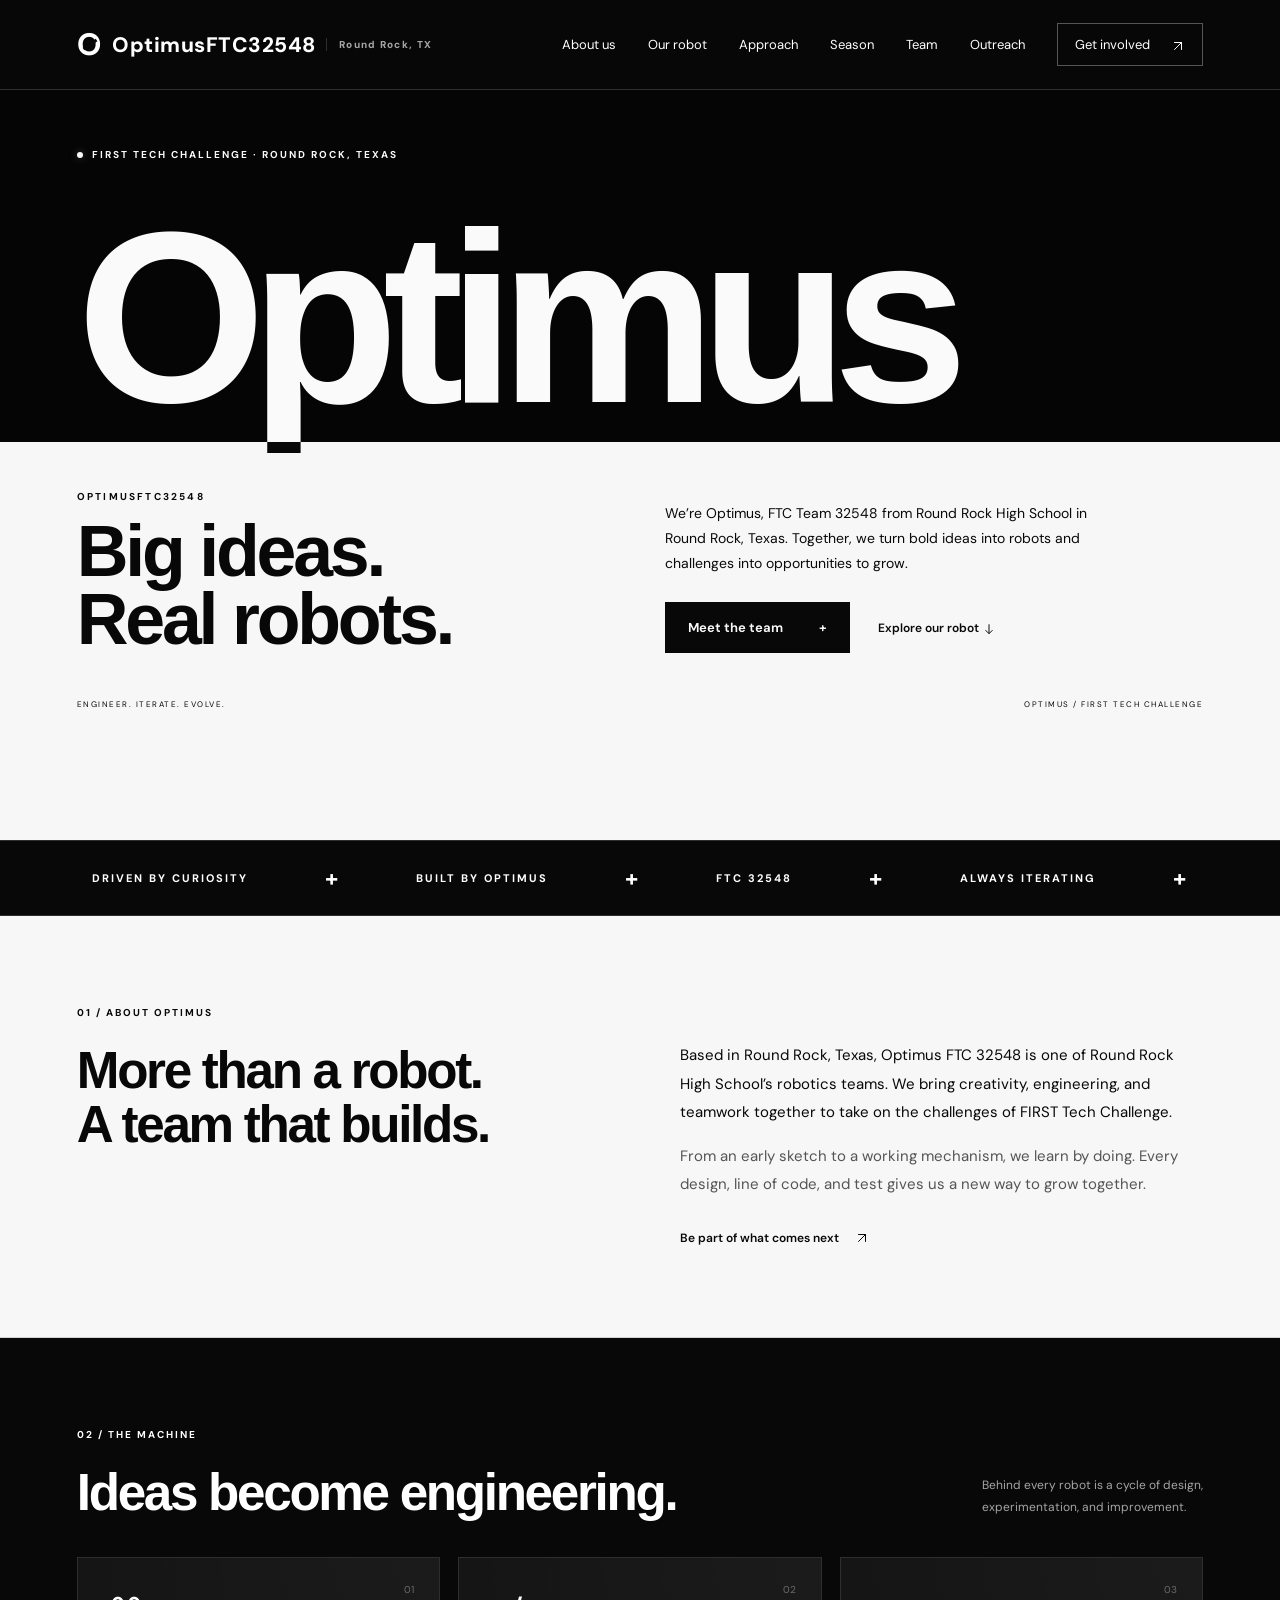
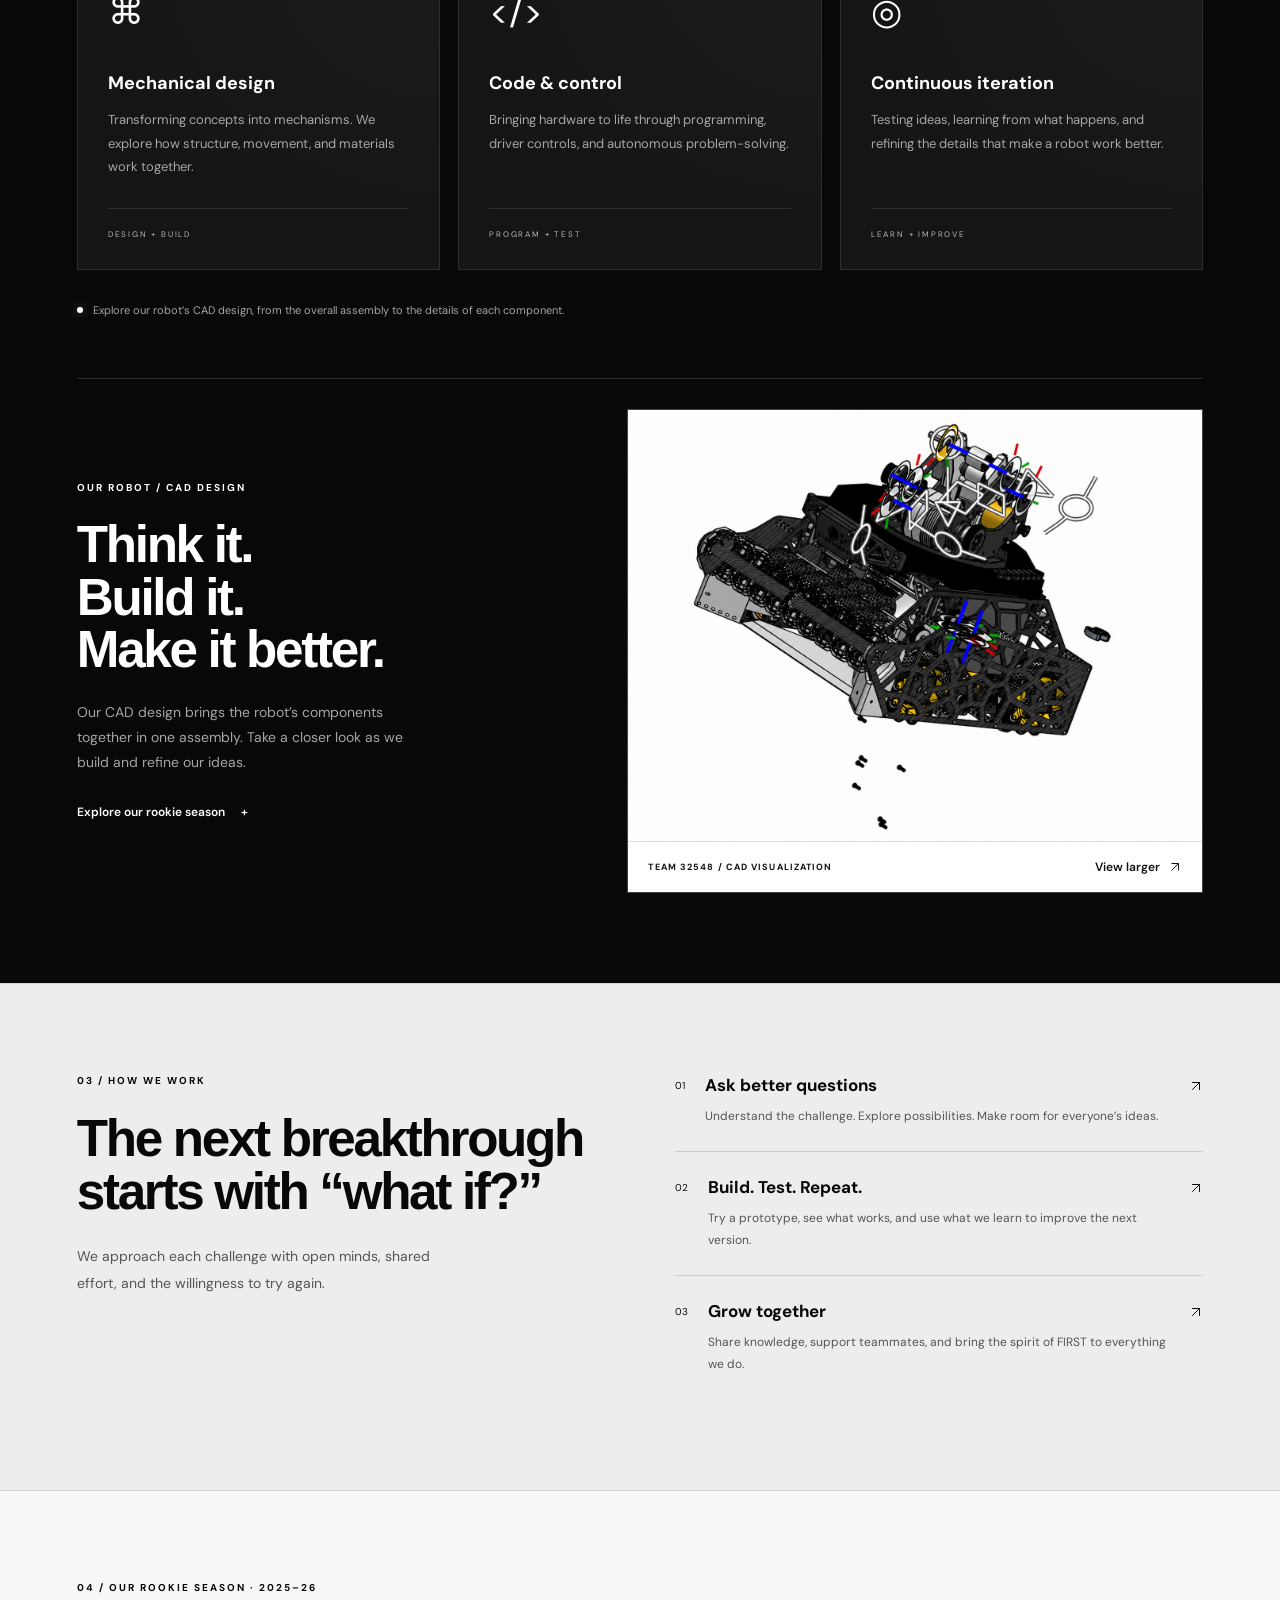
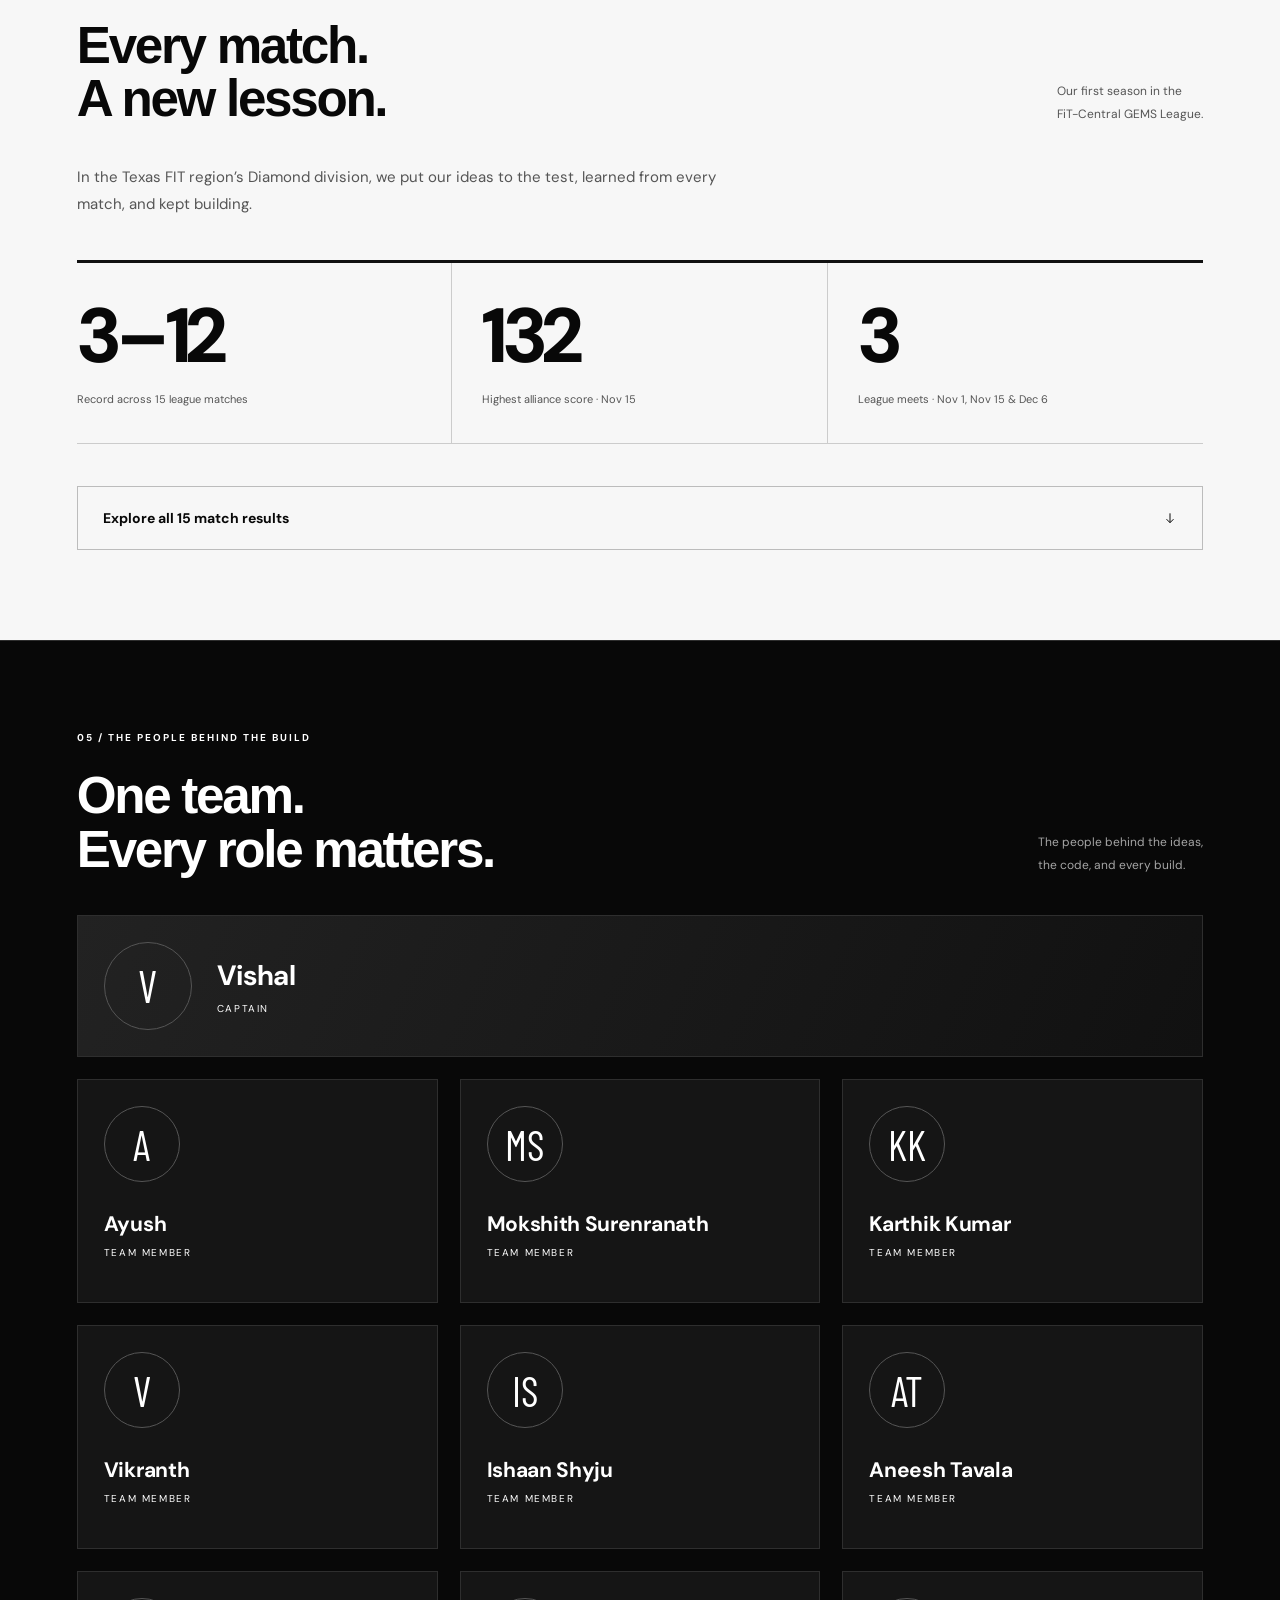
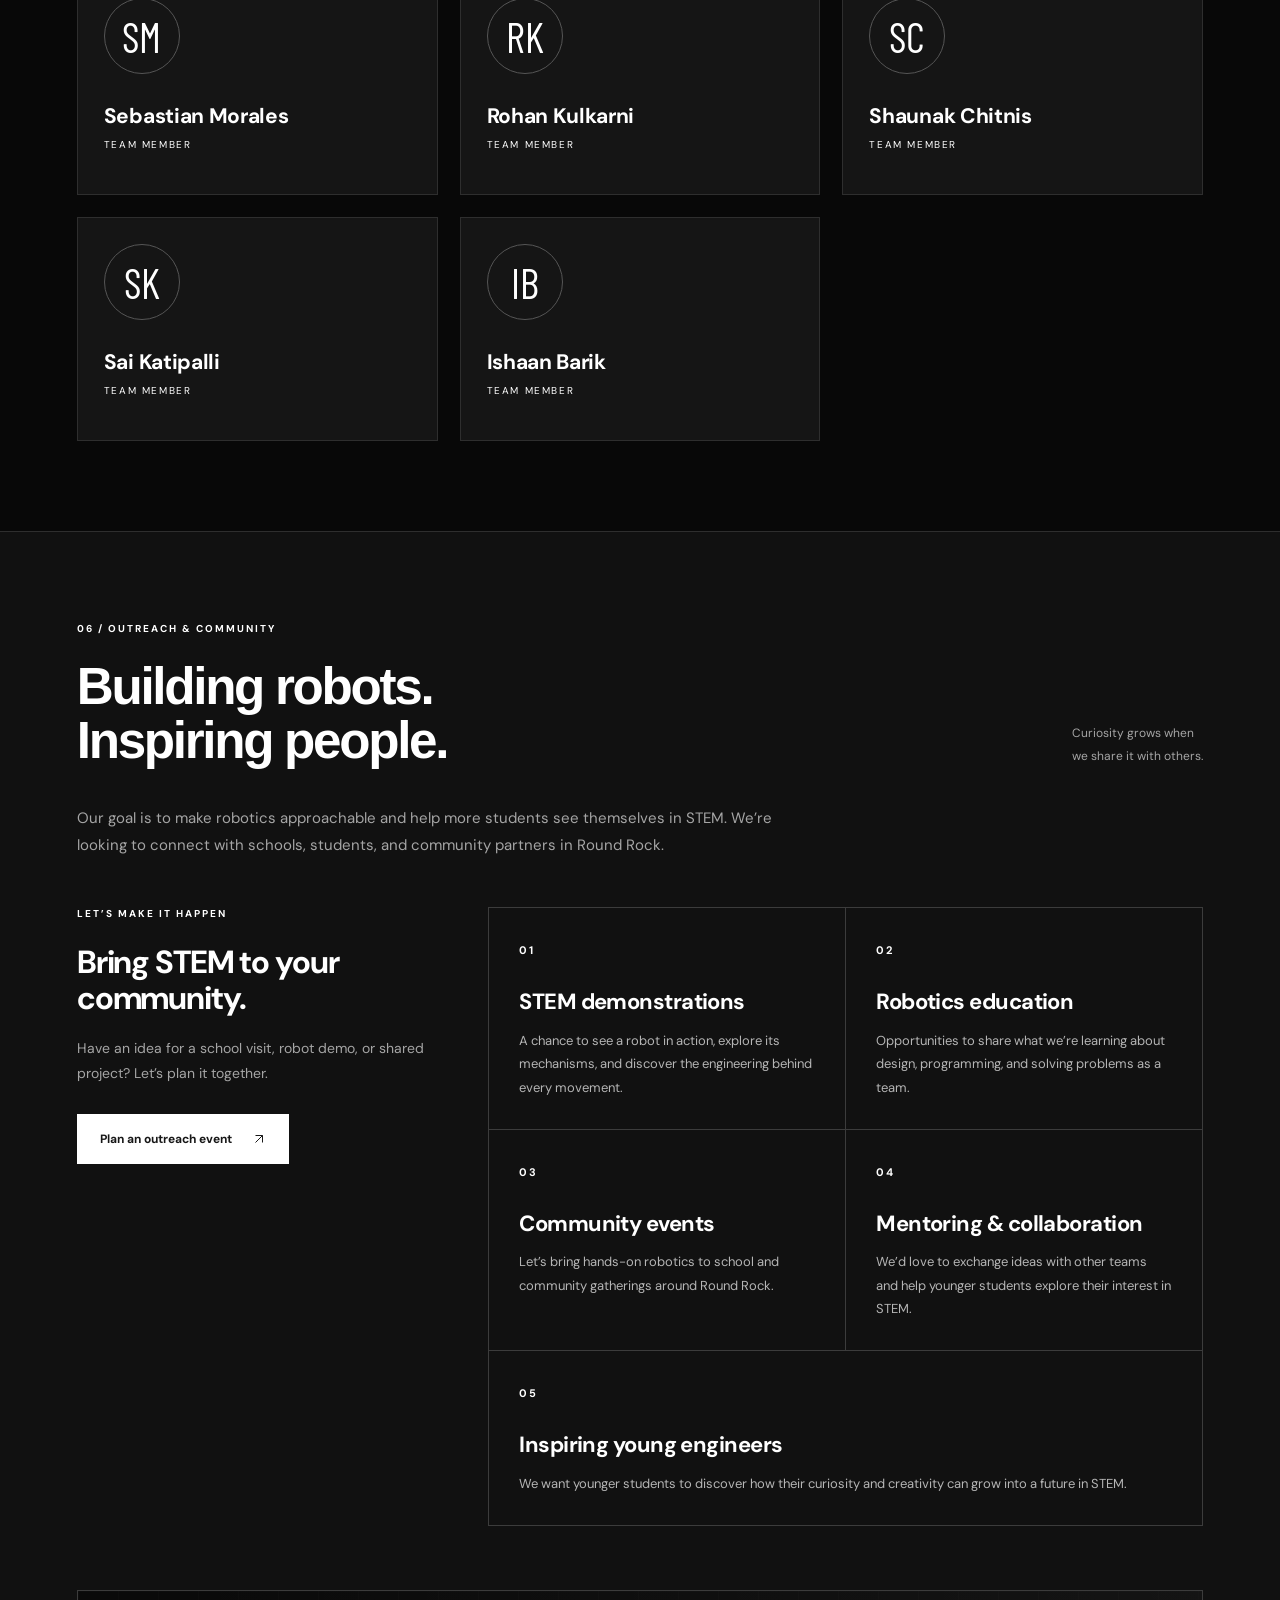
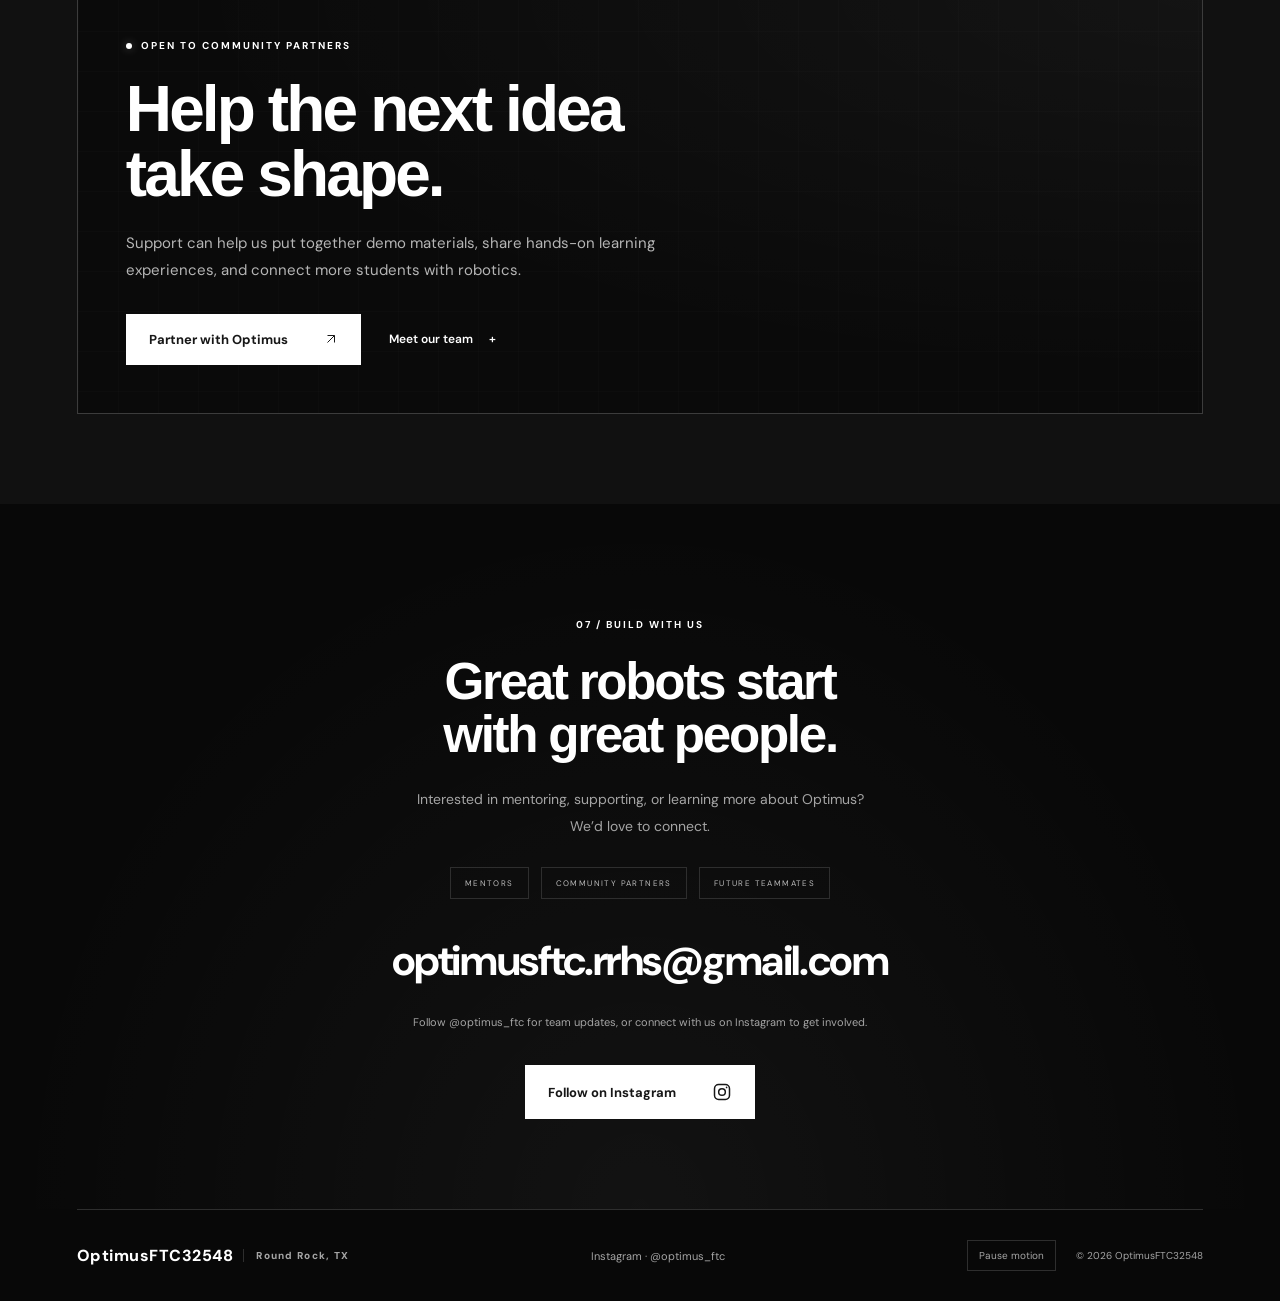
==== commit fef585b2: "Add Sai Katipalli and Ishaan Barik to team roster" ====
--- a/index.html
+++ b/index.html
@@ -122,6 +122,8 @@
     <article class="team-card" data-reveal><span class="team-monogram" aria-hidden="true">SM</span><div><h3>Sebastian Morales</h3><p class="team-role">Team member</p></div></article>
     <article class="team-card" data-reveal><span class="team-monogram" aria-hidden="true">RK</span><div><h3>Rohan Kulkarni</h3><p class="team-role">Team member</p></div></article>
     <article class="team-card" data-reveal><span class="team-monogram" aria-hidden="true">SC</span><div><h3>Shaunak Chitnis</h3><p class="team-role">Team member</p></div></article>
+    <article class="team-card" data-reveal><span class="team-monogram" aria-hidden="true">SK</span><div><h3>Sai Katipalli</h3><p class="team-role">Team member</p></div></article>
+    <article class="team-card" data-reveal><span class="team-monogram" aria-hidden="true">IB</span><div><h3>Ishaan Barik</h3><p class="team-role">Team member</p></div></article>
   </div>
 </section>
 <section class="section outreach" id="outreach" aria-labelledby="outreach-title">
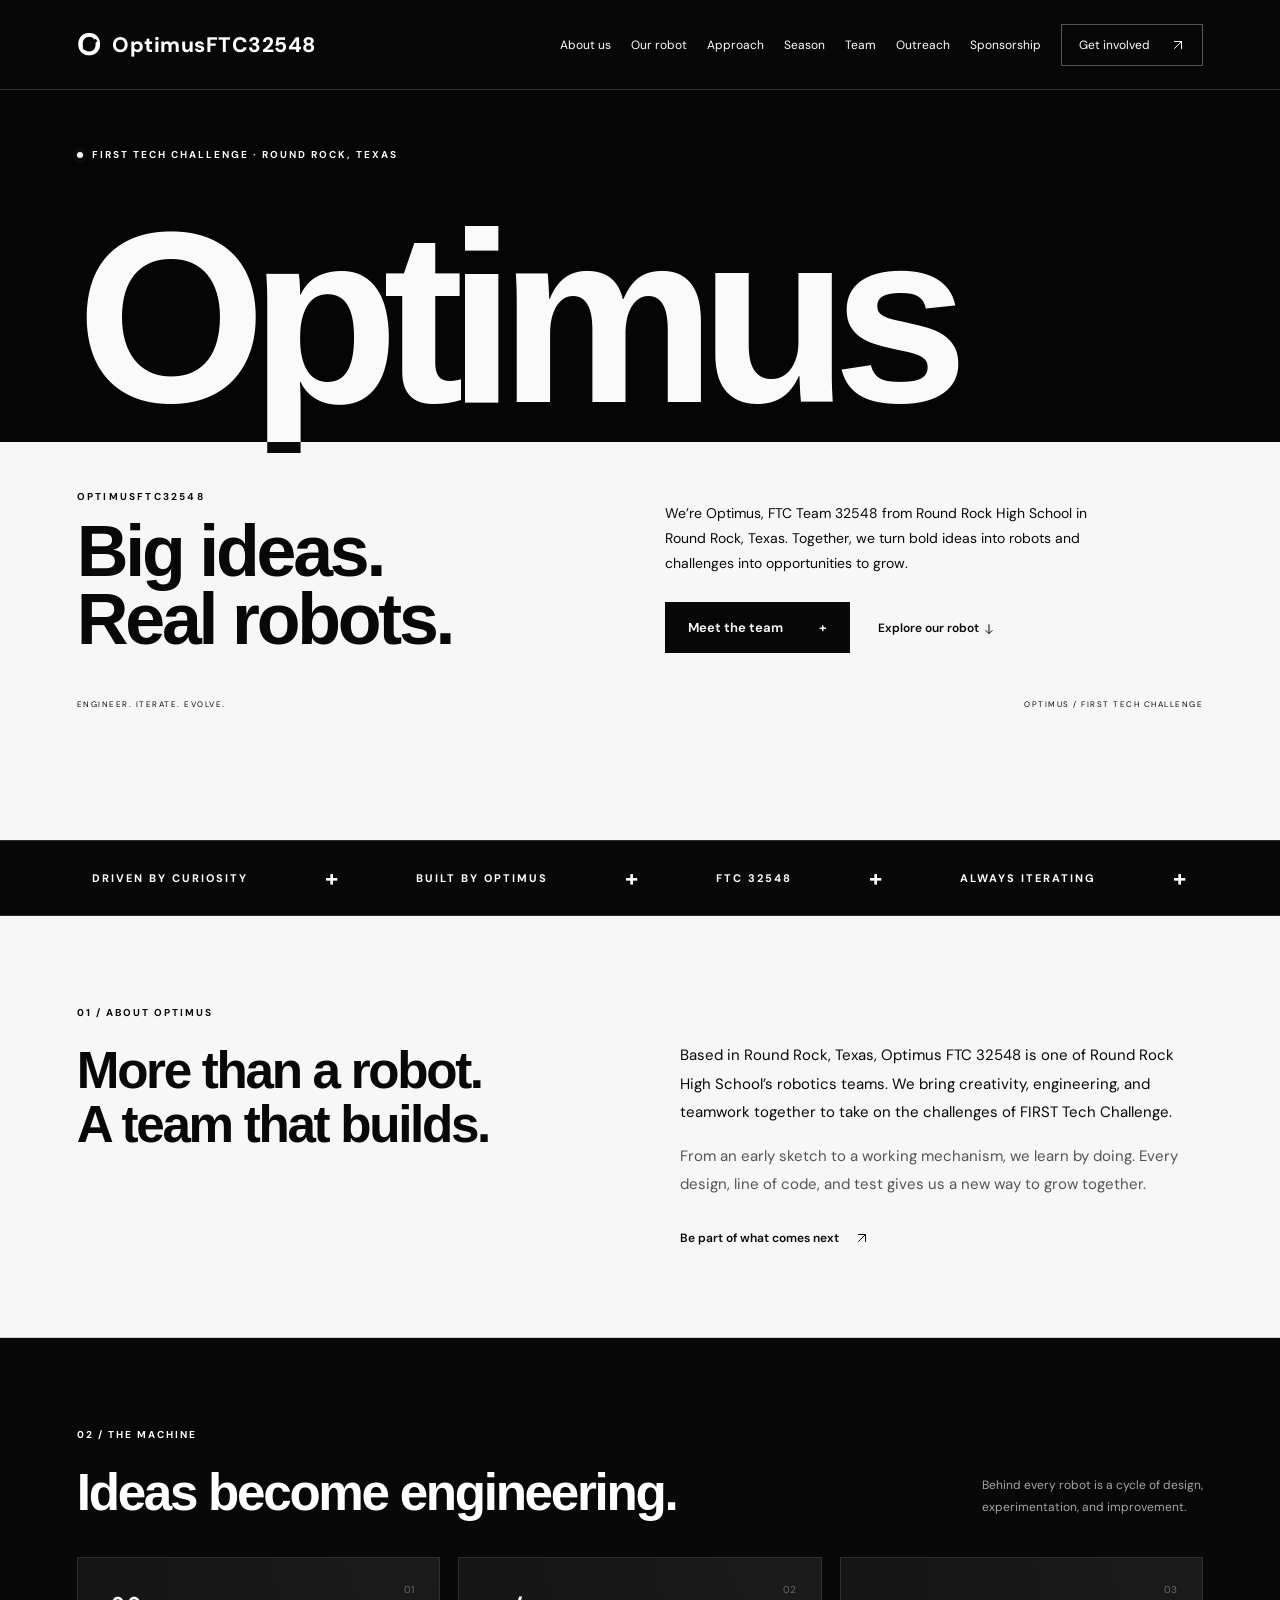
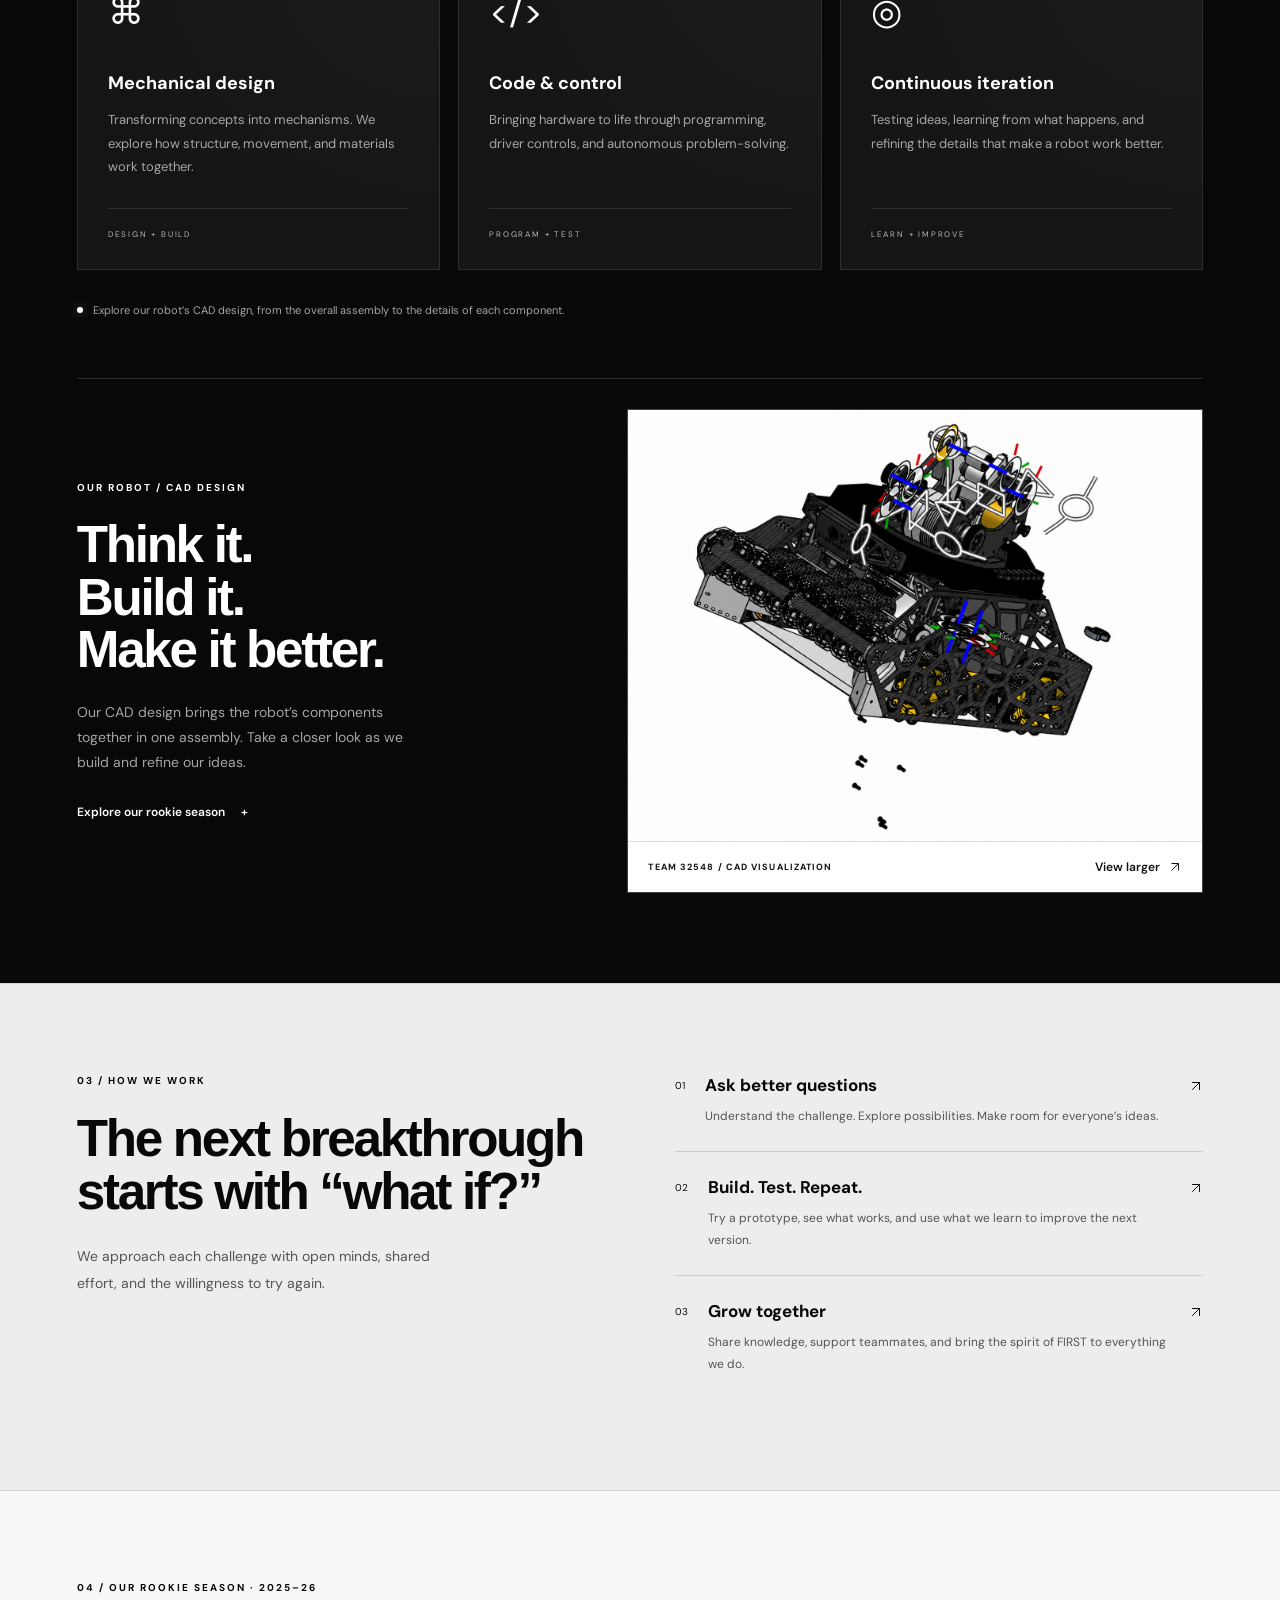
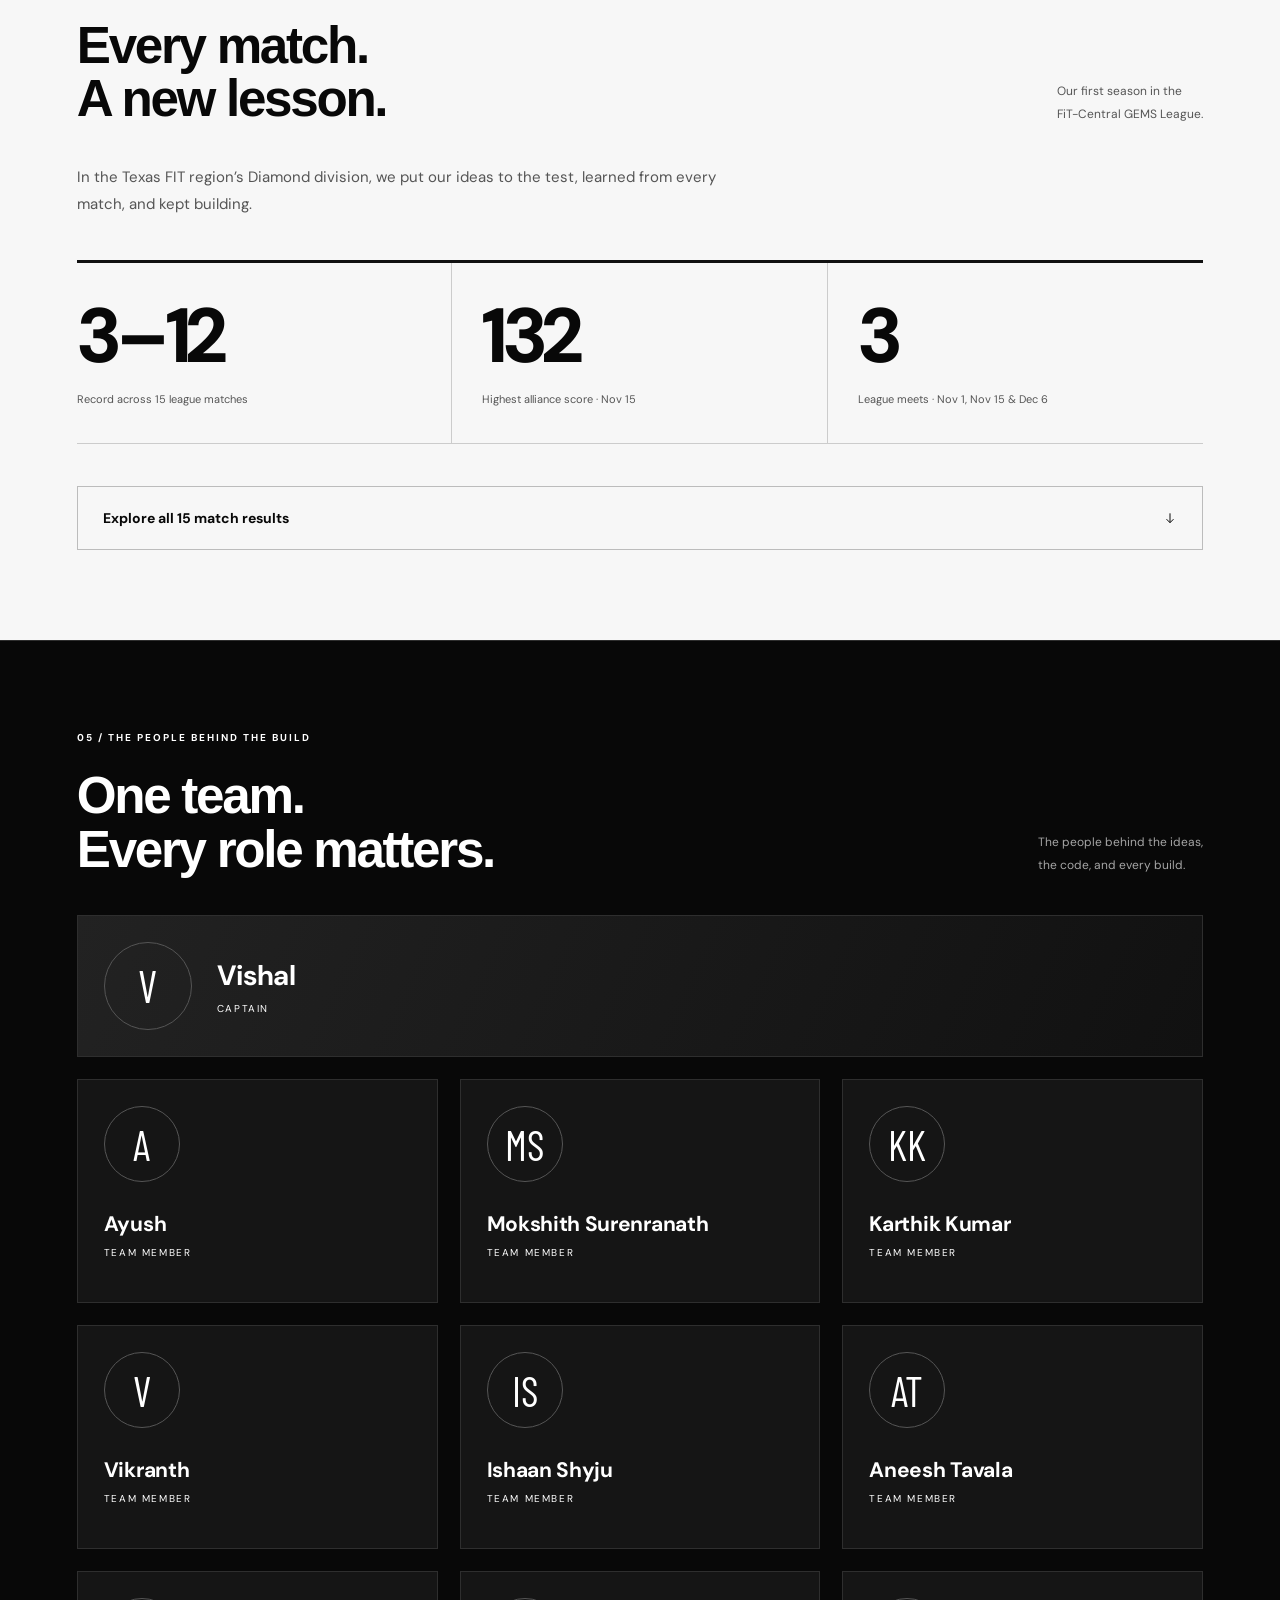
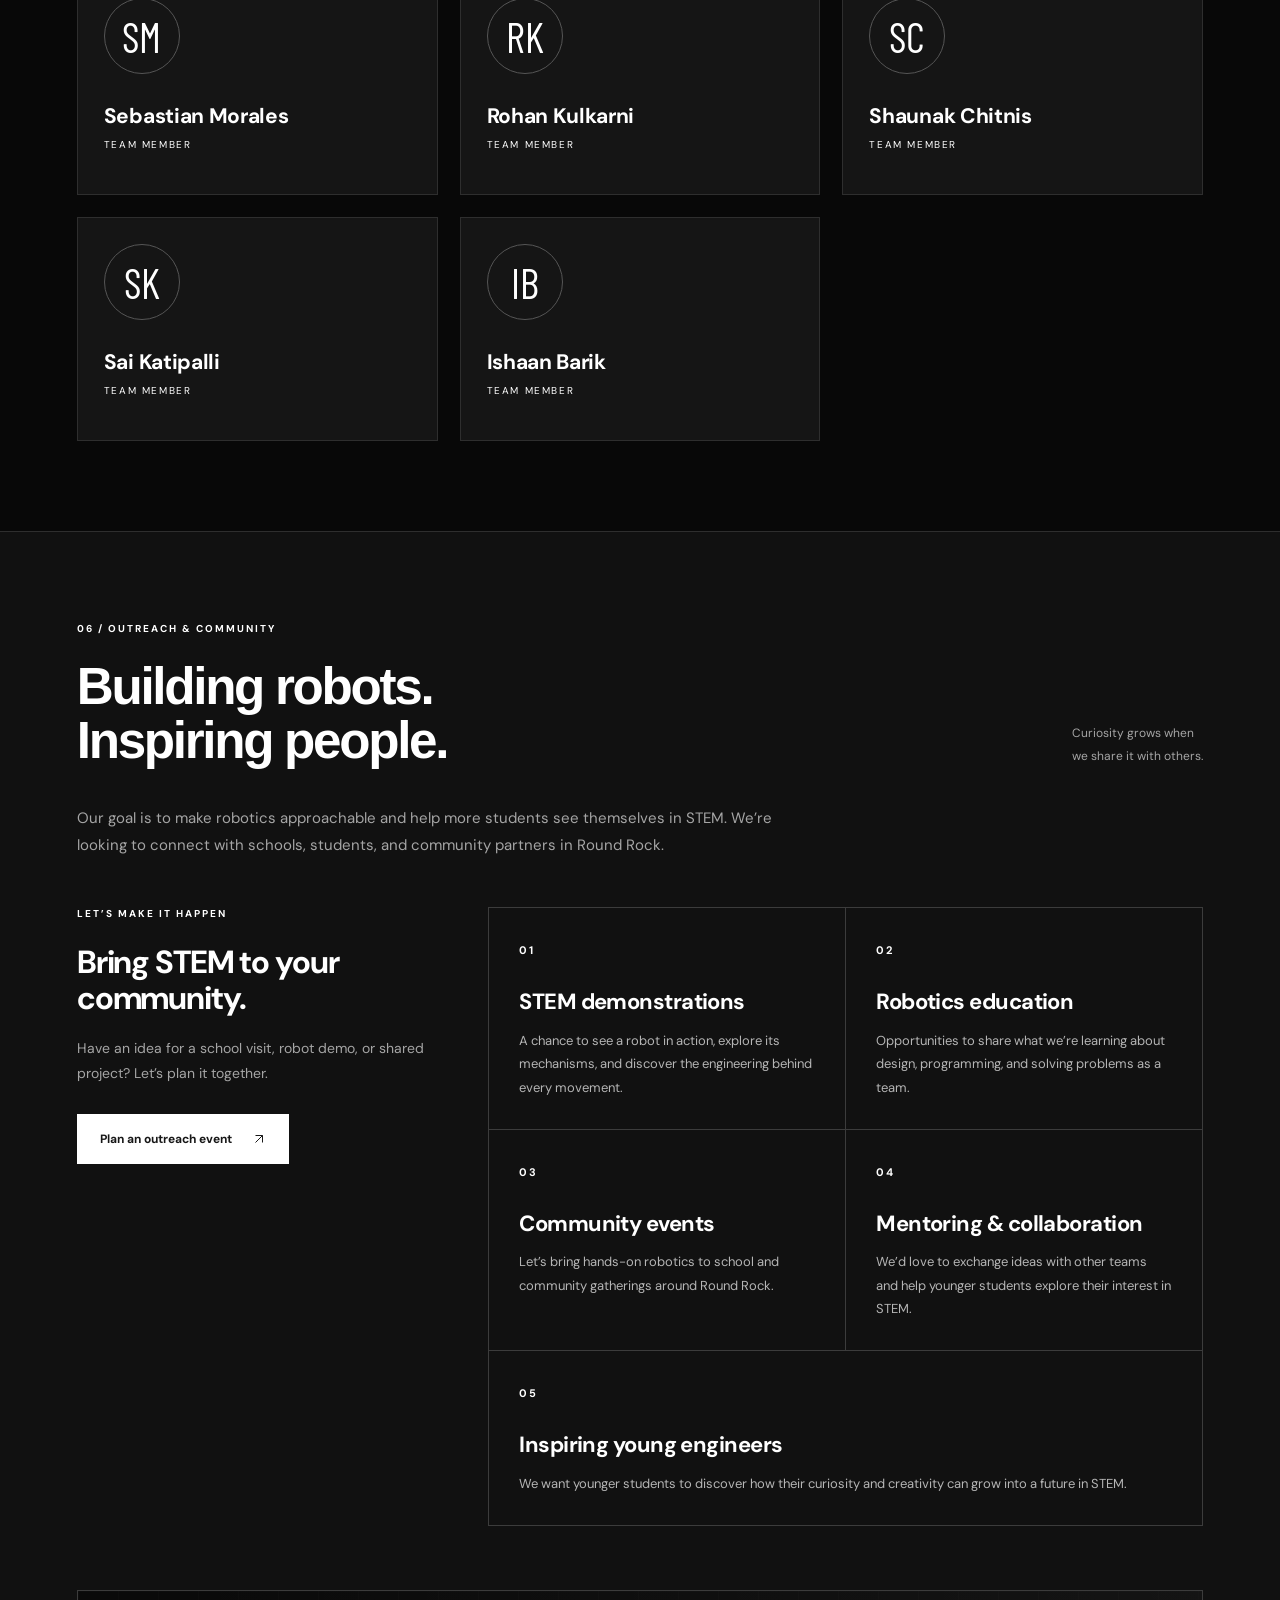
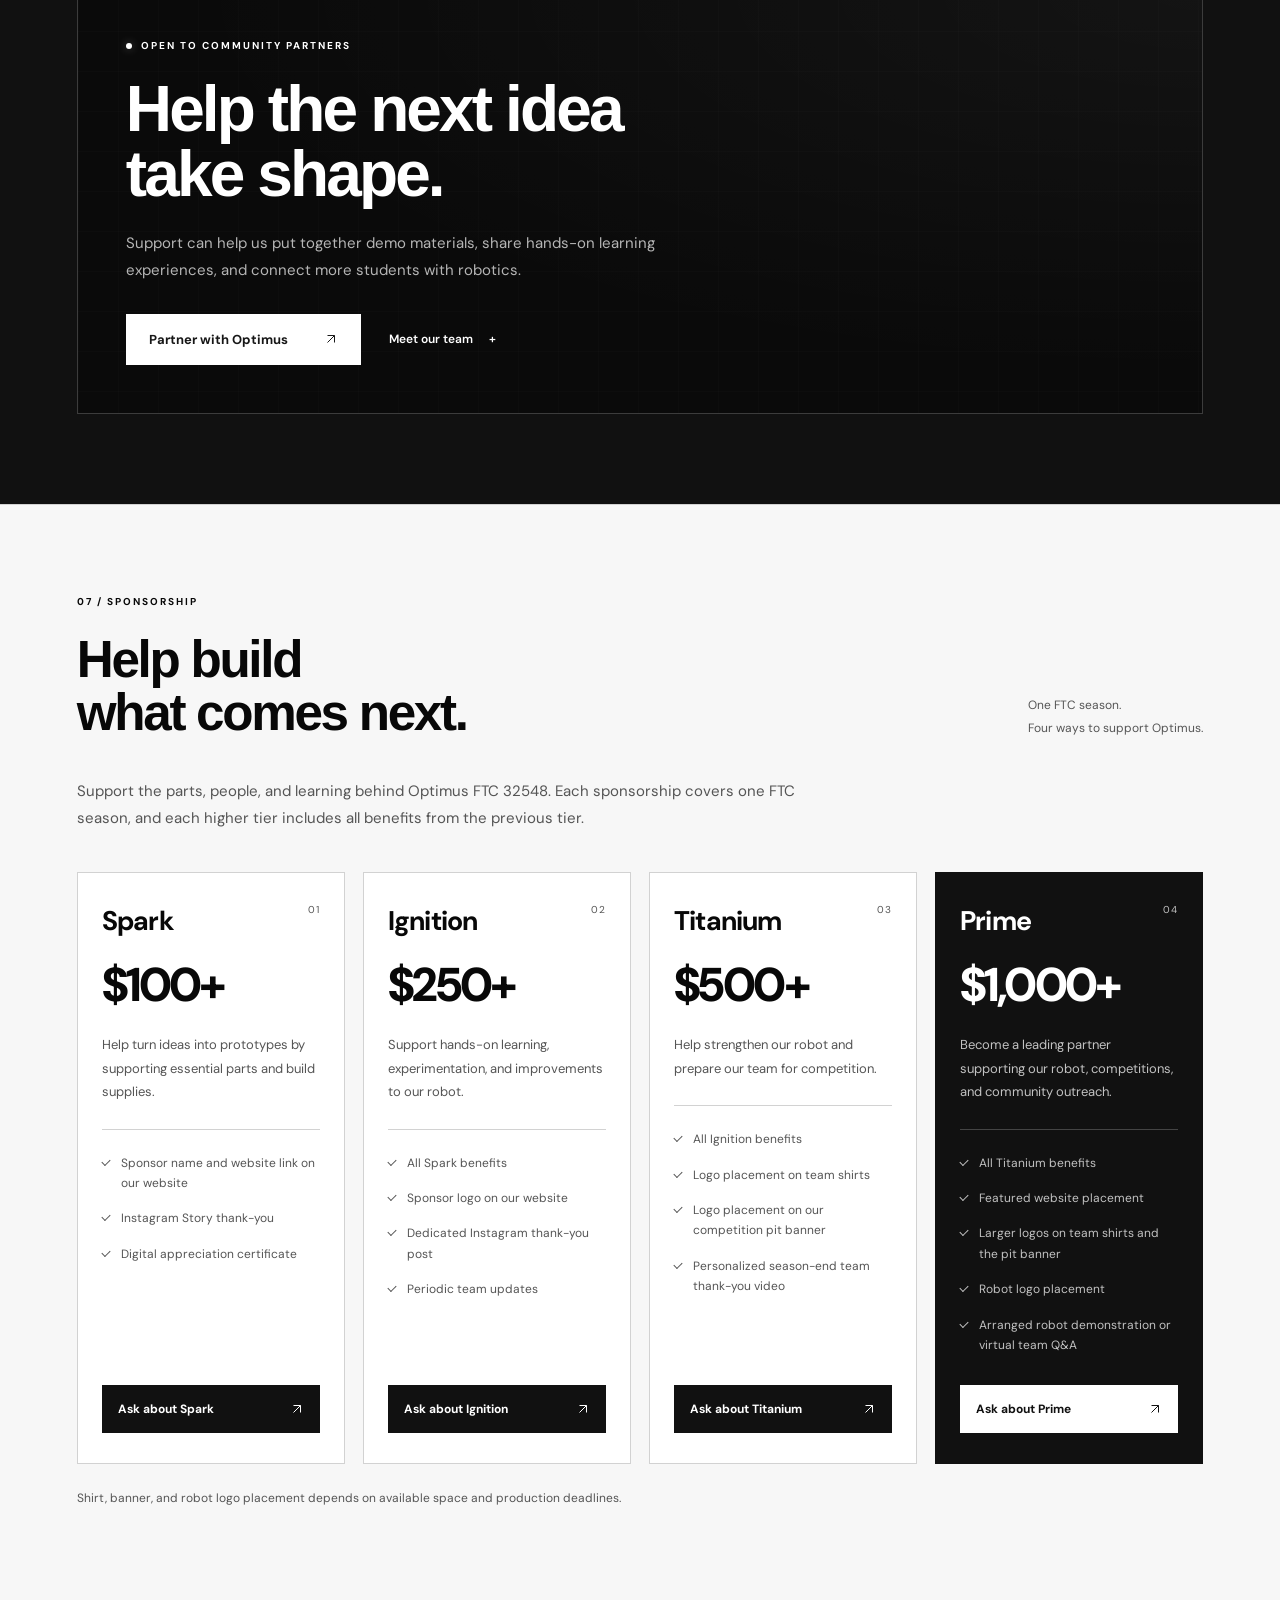
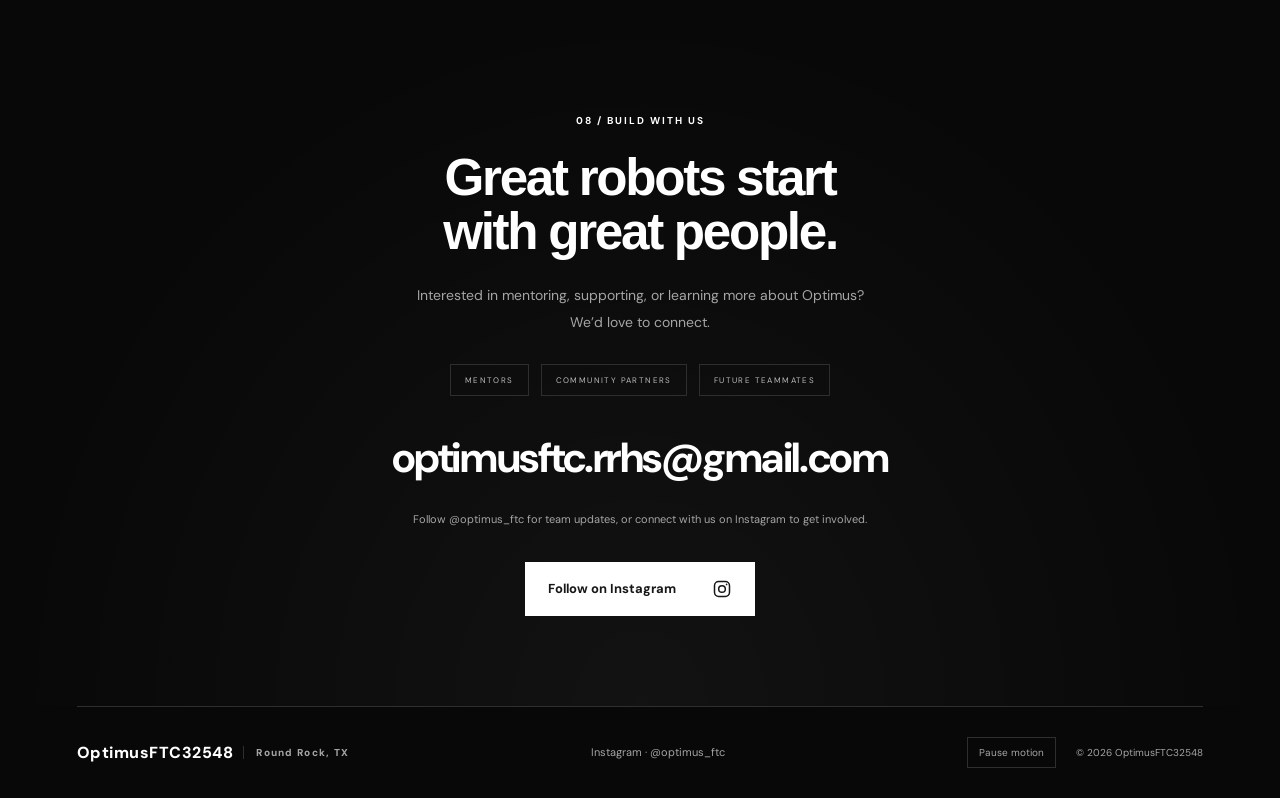
==== commit e481d143: "Add approved sponsorship tiers and inquiry links" ====
--- a/index.html
+++ b/index.html
@@ -51,7 +51,7 @@
 </head>
 <body>
 <div class="scroll-progress" aria-hidden="true"></div>
-<header class="header"><a class="brand" href="#home" aria-label="OptimusFTC32548 home"><span class="brand-icon">O<span></span></span> <span class="brand-wordmark">OptimusFTC32548</span> <small>Round Rock, TX</small></a><button class="menu-toggle" aria-label="Open navigation" aria-expanded="false" aria-controls="navigation">☰</button><nav id="navigation"><a href="#about">About us</a><a href="#robot">Our robot</a><a href="#journey">Approach</a><a href="#season">Season</a><a href="#team">Team</a><a href="#outreach">Outreach</a><a class="nav-cta" href="#connect">Get involved <span><svg class="arrow-icon" viewBox="0 0 24 24" fill="none" stroke="currentColor" stroke-width="1.7" stroke-linecap="round" stroke-linejoin="round" aria-hidden="true"><path d="M6 18 18 6M6 6h12v12"/></svg></span></a></nav></header>
+<header class="header"><a class="brand" href="#home" aria-label="OptimusFTC32548 home"><span class="brand-icon">O<span></span></span> <span class="brand-wordmark">OptimusFTC32548</span> <small>Round Rock, TX</small></a><button class="menu-toggle" aria-label="Open navigation" aria-expanded="false" aria-controls="navigation">☰</button><nav id="navigation"><a href="#about">About us</a><a href="#robot">Our robot</a><a href="#journey">Approach</a><a href="#season">Season</a><a href="#team">Team</a><a href="#outreach">Outreach</a><a href="#sponsorship">Sponsorship</a><a class="nav-cta" href="#connect">Get involved <span><svg class="arrow-icon" viewBox="0 0 24 24" fill="none" stroke="currentColor" stroke-width="1.7" stroke-linecap="round" stroke-linejoin="round" aria-hidden="true"><path d="M6 18 18 6M6 6h12v12"/></svg></span></a></nav></header>
 <main>
 <section class="hero" id="home">
   <div class="hero-grid" aria-hidden="true"></div>
@@ -154,6 +154,40 @@
     <div class="outreach-actions"><a class="button" href="mailto:optimusftc.rrhs@gmail.com?subject=Community%20partnership%20%E2%80%94%20Optimus%20FTC%2032548">Partner with Optimus <svg class="arrow-icon" viewBox="0 0 24 24" fill="none" stroke="currentColor" stroke-width="1.7" aria-hidden="true"><path d="M6 18 18 6M6 6h12v12"/></svg></a><a class="text-link" href="#team">Meet our team <span aria-hidden="true">+</span></a></div>
   </div>
 </section>
-<section data-reveal class="connect section" id="connect"><p class="eyebrow">07 / BUILD WITH US</p><h2>Great robots start<br>with <span>great people.</span></h2><p>Interested in mentoring, supporting, or learning more about Optimus? We’d love to connect.</p><div class="connect-options"><span>MENTORS</span><span>COMMUNITY PARTNERS</span><span>FUTURE TEAMMATES</span></div><a class="contact-email" href="mailto:optimusftc.rrhs@gmail.com">optimusftc.rrhs@gmail.com</a><p class="contact-note">Follow @optimus_ftc for team updates, or connect with us on Instagram to get involved.</p><a class="button" href="https://www.instagram.com/optimus_ftc/" target="_blank" rel="noopener noreferrer">Follow on Instagram <svg class="social-icon" viewBox="0 0 24 24" fill="none" stroke="currentColor" stroke-width="1.8" aria-hidden="true"><rect x="3" y="3" width="18" height="18" rx="5"/><circle cx="12" cy="12" r="4"/><circle cx="17.5" cy="6.5" r="1" fill="currentColor" stroke="none"/></svg><span class="sr-only"> (opens in a new tab)</span></a></section>
+<section class="section sponsorship" id="sponsorship" aria-labelledby="sponsorship-title">
+  <div class="section-heading" data-reveal>
+    <div><p class="eyebrow">07 / SPONSORSHIP</p><h2 id="sponsorship-title">Help build<br><span>what comes next.</span></h2></div>
+    <p>One FTC season.<br>Four ways to support Optimus.</p>
+  </div>
+  <p class="sponsorship-intro" data-reveal>Support the parts, people, and learning behind Optimus FTC 32548. Each sponsorship covers one FTC season, and each higher tier includes all benefits from the previous tier.</p>
+  <div class="sponsorship-tiers">
+    <article class="sponsor-tier" data-reveal aria-labelledby="tier-spark">
+      <span class="tier-index" aria-hidden="true">01</span><h3 id="tier-spark">Spark</h3>
+      <p class="tier-price">$100+</p><p class="tier-description">Help turn ideas into prototypes by supporting essential parts and build supplies.</p>
+      <ul class="tier-benefits"><li>Sponsor name and website link on our website</li><li>Instagram Story thank-you</li><li>Digital appreciation certificate</li></ul>
+      <a class="button tier-contact" href="mailto:optimusftc.rrhs@gmail.com?subject=Spark%20sponsorship%20inquiry%20%E2%80%94%20Optimus%20FTC%2032548">Ask about Spark <svg class="arrow-icon" viewBox="0 0 24 24" fill="none" stroke="currentColor" stroke-width="1.7" aria-hidden="true"><path d="M6 18 18 6M6 6h12v12"/></svg></a>
+    </article>
+    <article class="sponsor-tier" data-reveal aria-labelledby="tier-ignition">
+      <span class="tier-index" aria-hidden="true">02</span><h3 id="tier-ignition">Ignition</h3>
+      <p class="tier-price">$250+</p><p class="tier-description">Support hands-on learning, experimentation, and improvements to our robot.</p>
+      <ul class="tier-benefits"><li>All Spark benefits</li><li>Sponsor logo on our website</li><li>Dedicated Instagram thank-you post</li><li>Periodic team updates</li></ul>
+      <a class="button tier-contact" href="mailto:optimusftc.rrhs@gmail.com?subject=Ignition%20sponsorship%20inquiry%20%E2%80%94%20Optimus%20FTC%2032548">Ask about Ignition <svg class="arrow-icon" viewBox="0 0 24 24" fill="none" stroke="currentColor" stroke-width="1.7" aria-hidden="true"><path d="M6 18 18 6M6 6h12v12"/></svg></a>
+    </article>
+    <article class="sponsor-tier" data-reveal aria-labelledby="tier-titanium">
+      <span class="tier-index" aria-hidden="true">03</span><h3 id="tier-titanium">Titanium</h3>
+      <p class="tier-price">$500+</p><p class="tier-description">Help strengthen our robot and prepare our team for competition.</p>
+      <ul class="tier-benefits"><li>All Ignition benefits</li><li>Logo placement on team shirts</li><li>Logo placement on our competition pit banner</li><li>Personalized season-end team thank-you video</li></ul>
+      <a class="button tier-contact" href="mailto:optimusftc.rrhs@gmail.com?subject=Titanium%20sponsorship%20inquiry%20%E2%80%94%20Optimus%20FTC%2032548">Ask about Titanium <svg class="arrow-icon" viewBox="0 0 24 24" fill="none" stroke="currentColor" stroke-width="1.7" aria-hidden="true"><path d="M6 18 18 6M6 6h12v12"/></svg></a>
+    </article>
+    <article class="sponsor-tier sponsor-tier-prime" data-reveal aria-labelledby="tier-prime">
+      <span class="tier-index" aria-hidden="true">04</span><h3 id="tier-prime">Prime</h3>
+      <p class="tier-price">$1,000+</p><p class="tier-description">Become a leading partner supporting our robot, competitions, and community outreach.</p>
+      <ul class="tier-benefits"><li>All Titanium benefits</li><li>Featured website placement</li><li>Larger logos on team shirts and the pit banner</li><li>Robot logo placement</li><li>Arranged robot demonstration or virtual team Q&amp;A</li></ul>
+      <a class="button tier-contact" href="mailto:optimusftc.rrhs@gmail.com?subject=Prime%20sponsorship%20inquiry%20%E2%80%94%20Optimus%20FTC%2032548">Ask about Prime <svg class="arrow-icon" viewBox="0 0 24 24" fill="none" stroke="currentColor" stroke-width="1.7" aria-hidden="true"><path d="M6 18 18 6M6 6h12v12"/></svg></a>
+    </article>
+  </div>
+  <p class="sponsorship-terms" data-reveal>Shirt, banner, and robot logo placement depends on available space and production deadlines.</p>
+</section>
+<section data-reveal class="connect section" id="connect"><p class="eyebrow">08 / BUILD WITH US</p><h2>Great robots start<br>with <span>great people.</span></h2><p>Interested in mentoring, supporting, or learning more about Optimus? We’d love to connect.</p><div class="connect-options"><span>MENTORS</span><span>COMMUNITY PARTNERS</span><span>FUTURE TEAMMATES</span></div><a class="contact-email" href="mailto:optimusftc.rrhs@gmail.com">optimusftc.rrhs@gmail.com</a><p class="contact-note">Follow @optimus_ftc for team updates, or connect with us on Instagram to get involved.</p><a class="button" href="https://www.instagram.com/optimus_ftc/" target="_blank" rel="noopener noreferrer">Follow on Instagram <svg class="social-icon" viewBox="0 0 24 24" fill="none" stroke="currentColor" stroke-width="1.8" aria-hidden="true"><rect x="3" y="3" width="18" height="18" rx="5"/><circle cx="12" cy="12" r="4"/><circle cx="17.5" cy="6.5" r="1" fill="currentColor" stroke="none"/></svg><span class="sr-only"> (opens in a new tab)</span></a></section>
 </main><footer><a class="brand" href="#home"><span class="brand-wordmark">OptimusFTC32548</span> <small>Round Rock, TX</small></a><a class="footer-social" href="https://www.instagram.com/optimus_ftc/" target="_blank" rel="noopener noreferrer">Instagram · @optimus_ftc<span class="sr-only"> (opens in a new tab)</span></a><div class="footer-end"><button class="motion-toggle" type="button" aria-pressed="false">Pause motion</button><span>© <span id="year">2026</span> OptimusFTC32548</span></div></footer>
 </body></html>
--- a/styles.css
+++ b/styles.css
@@ -119,6 +119,29 @@
 .outreach-partner h3{font-family:'Arial Black','Helvetica Neue',Arial,sans-serif;font-weight:800;font-size:clamp(38px,5vw,68px);line-height:1.02;letter-spacing:-.045em;margin:0 0 22px}
 .outreach-partner>p:not(.eyebrow){max-width:580px;font-size:15px;line-height:1.8;color:#b5b5b5;margin:0 0 30px}
 .outreach-actions{display:flex;align-items:center;flex-wrap:wrap;gap:28px}
+.sponsorship{--text:#080808;--muted:#555;--line:#d2d2d2;--accent:#080808;background:#f7f7f7;color:var(--text);border-top:1px solid var(--line)}
+.sponsorship-intro{max-width:760px;margin:0 0 40px;color:var(--muted);font-size:15px;line-height:1.8}
+.sponsorship-tiers{display:grid;grid-template-columns:repeat(4,minmax(0,1fr));gap:18px;align-items:stretch}
+.sponsor-tier{position:relative;display:flex;flex-direction:column;min-width:0;padding:30px 24px;border:1px solid var(--line);background:#fff}
+.tier-index{position:absolute;top:30px;right:24px;font-size:10px;letter-spacing:1px;color:var(--muted)}
+.sponsor-tier h3{margin:0 26px 24px 0;font-size:27px;font-weight:700;letter-spacing:-.03em}
+.tier-price{margin:0 0 24px;font-size:clamp(42px,3.7vw,56px);line-height:1;letter-spacing:-.055em;font-weight:800;white-space:nowrap}
+.tier-description{margin:0 0 25px;font-size:13px;line-height:1.8;color:var(--muted)}
+.tier-benefits{list-style:none;margin:0 0 30px;padding:23px 0 0;border-top:1px solid var(--line)}
+.tier-benefits li{display:grid;grid-template-columns:10px minmax(0,1fr);gap:9px;margin-bottom:15px;font-size:12px;line-height:1.7;color:var(--muted)}
+.tier-benefits li:last-child{margin-bottom:0}
+.tier-benefits li:before{content:"";display:block;width:7px;height:4px;margin-top:6px;border-left:1.5px solid currentColor;border-bottom:1.5px solid currentColor;transform:rotate(-45deg)}
+.sponsor-tier .tier-contact{width:100%;margin-top:auto;gap:12px;padding:16px;font-size:12px;background:#111;color:#fff}
+.sponsor-tier .tier-contact:hover{background:#333}
+.sponsor-tier-prime{--text:#fff;--muted:#c2c2c2;--line:#444;background:#111;color:var(--text);border-color:#111}
+.sponsor-tier-prime .tier-contact{background:#fff;color:#111}
+.sponsor-tier-prime .tier-contact:hover{background:#ddd}
+.sponsorship a:focus-visible{outline:2px solid #111;outline-offset:4px}
+.sponsor-tier-prime a:focus-visible{outline-color:#fff}
+.sponsorship-terms{margin:24px 0 0;font-size:12px;line-height:1.8;color:var(--muted)}
+@media(min-width:1241px) and (max-width:1500px){.header .brand small{display:none}.header nav{gap:20px;font-size:12px}}
+@media(max-width:1199px){.sponsorship-tiers{grid-template-columns:repeat(2,minmax(0,1fr))}.tier-price{font-size:54px}}
+@media(max-width:650px){.sponsorship-intro{font-size:14px;margin-bottom:30px}.sponsorship-tiers{grid-template-columns:1fr}.sponsor-tier{padding:28px 24px}.tier-index{top:28px}.sponsor-tier h3{margin-bottom:22px}.tier-price{font-size:54px}.tier-description{font-size:14px}.tier-benefits li{font-size:13px}.sponsorship-terms{font-size:11px}}
 @media(max-width:900px){.outreach-layout{grid-template-columns:1fr;gap:32px}.outreach-invitation{max-width:560px}.outreach-partner{padding:38px}}
 @media(max-width:650px){.outreach-intro{font-size:14px;margin-bottom:32px}.outreach-grid{grid-template-columns:1fr}.outreach-card{padding:26px}.outreach-card h3{margin-top:25px}.outreach-partner{padding:27px 23px;margin-top:38px}.outreach-partner h3{font-size:clamp(34px,8.7vw,46px)}.outreach-partner .eyebrow{font-size:8px;letter-spacing:1.25px}.outreach-partner>p:not(.eyebrow){font-size:14px}.outreach-actions{gap:24px}.outreach-invitation .button,.outreach-actions .button{padding:16px 18px;gap:20px;font-size:12px}}
 @media(max-width:1240px){.header .brand small{display:none}.menu-toggle{display:block;background:none;border:1px solid var(--line);color:var(--text);font-size:20px;padding:5px 10px}nav{display:none;position:absolute;top:89px;left:0;right:0;background:var(--panel);padding:25px 6%;flex-direction:column;align-items:stretch;border-bottom:1px solid var(--line)}nav.open{display:flex}}
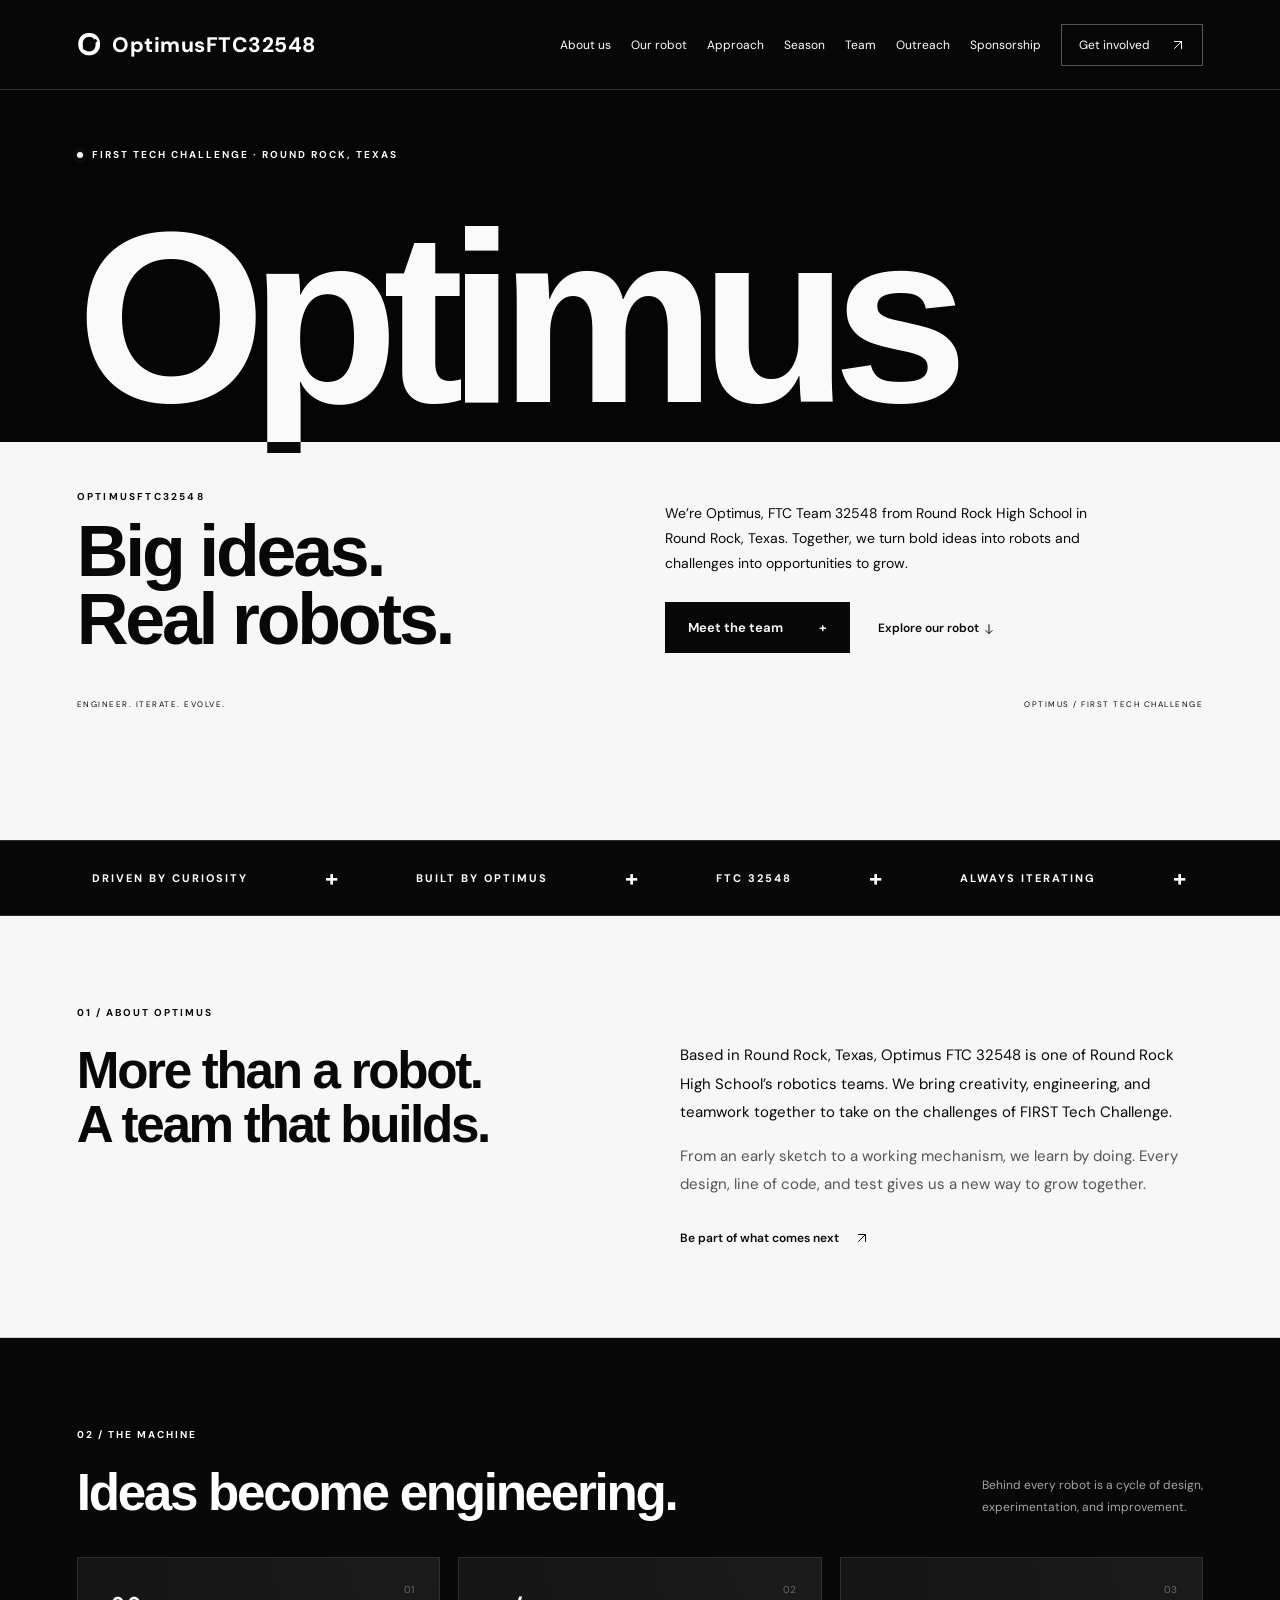
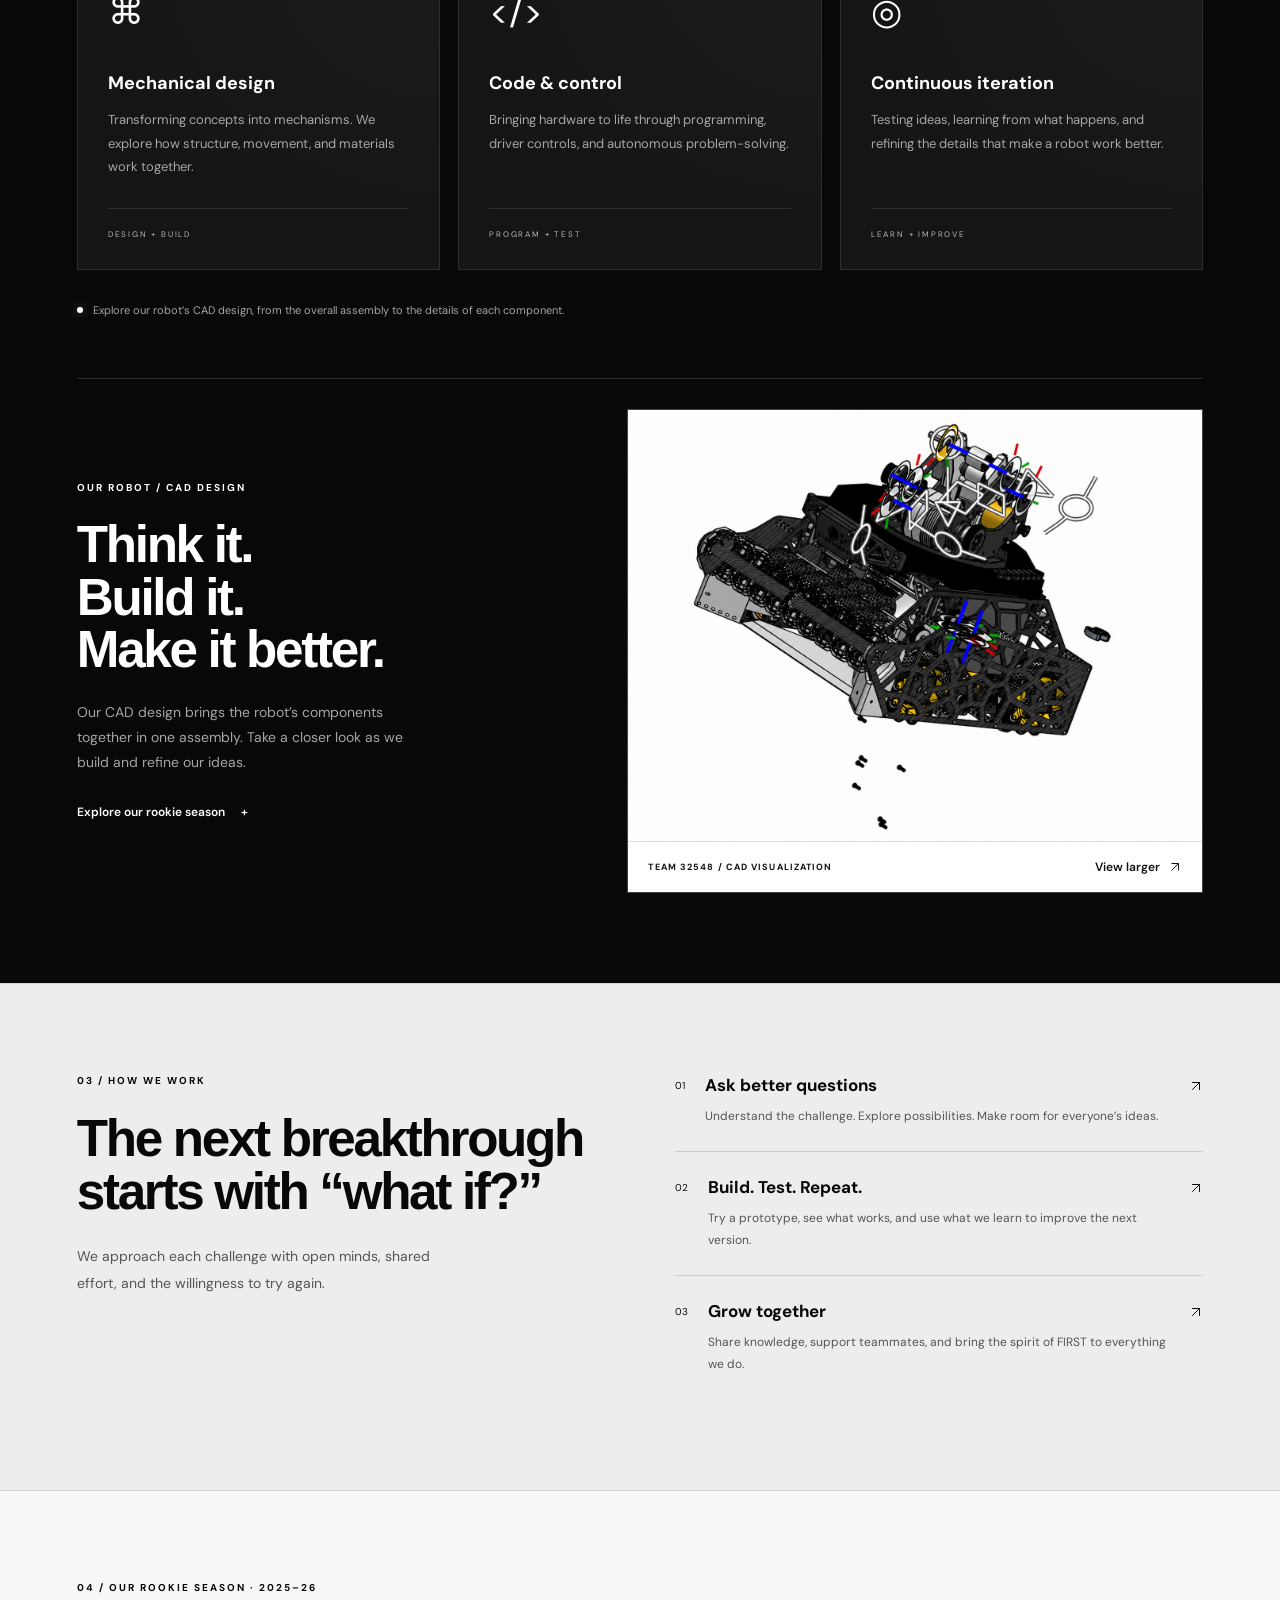
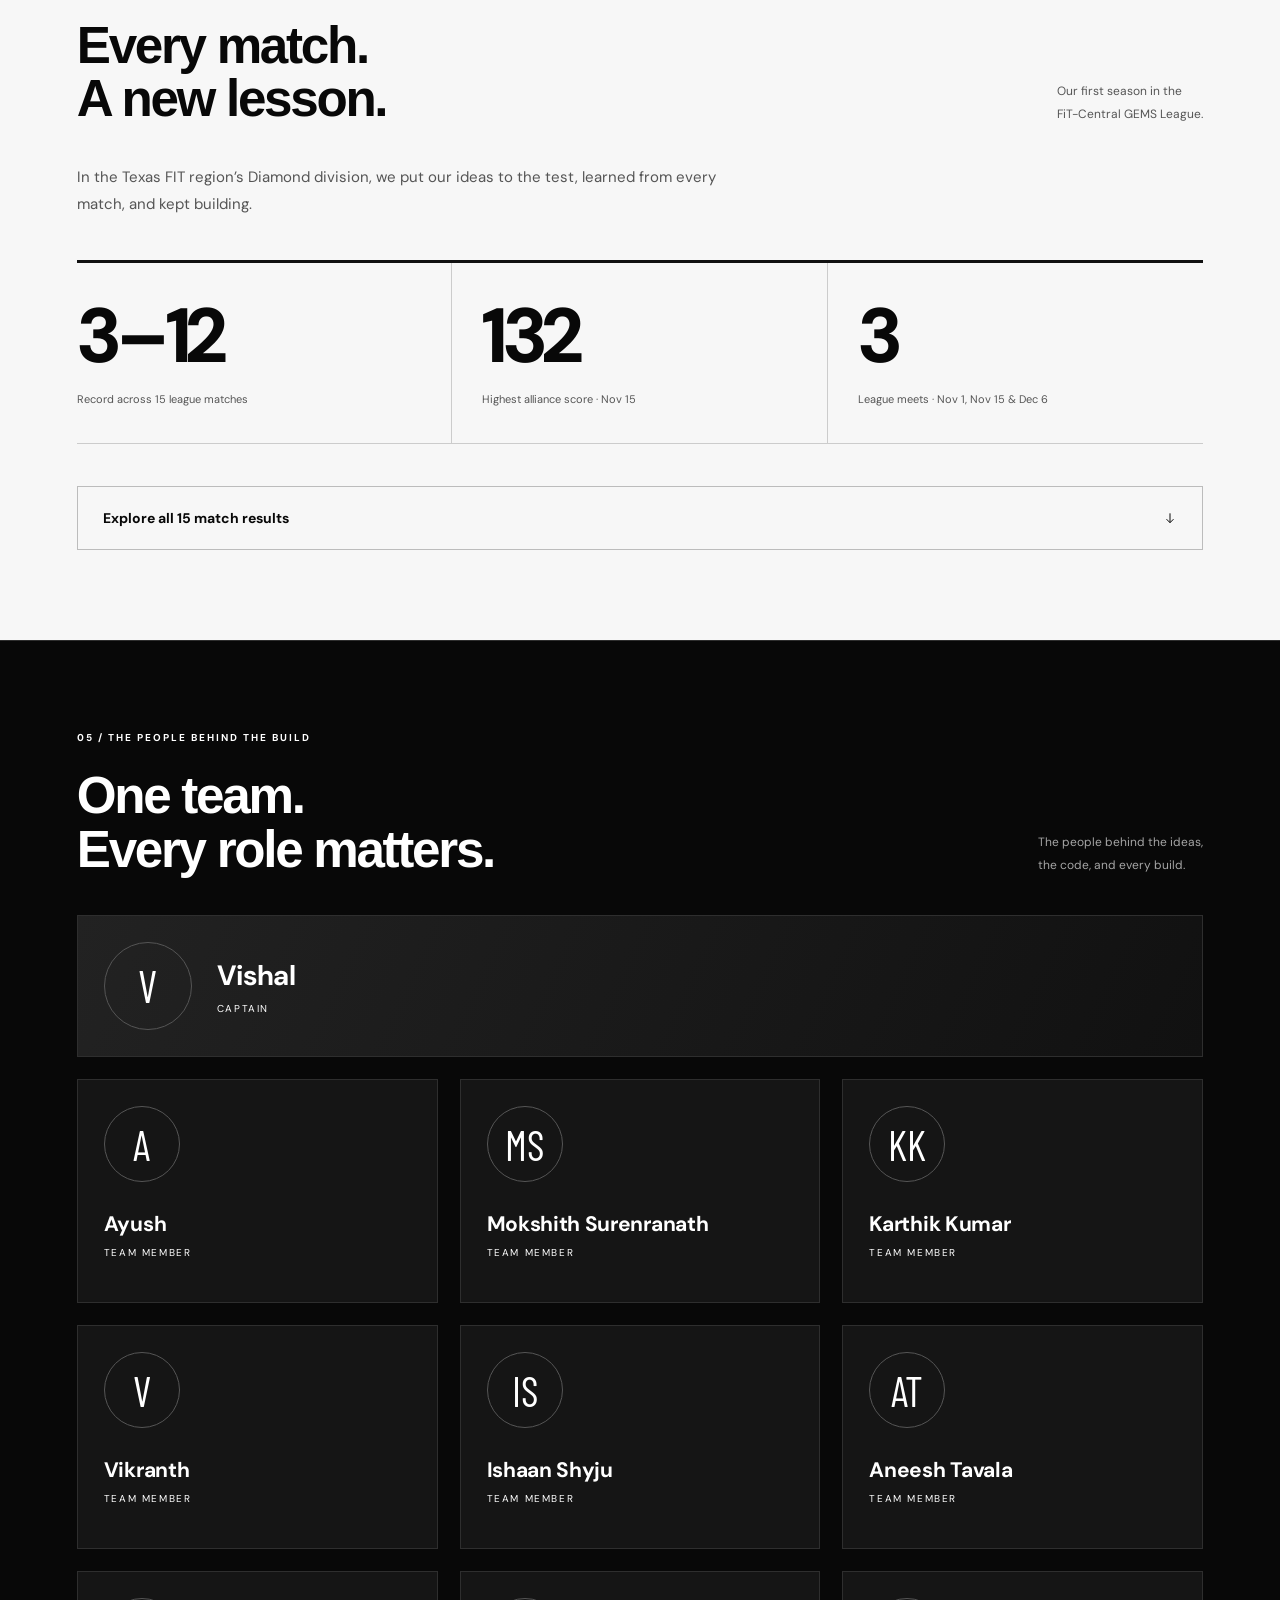
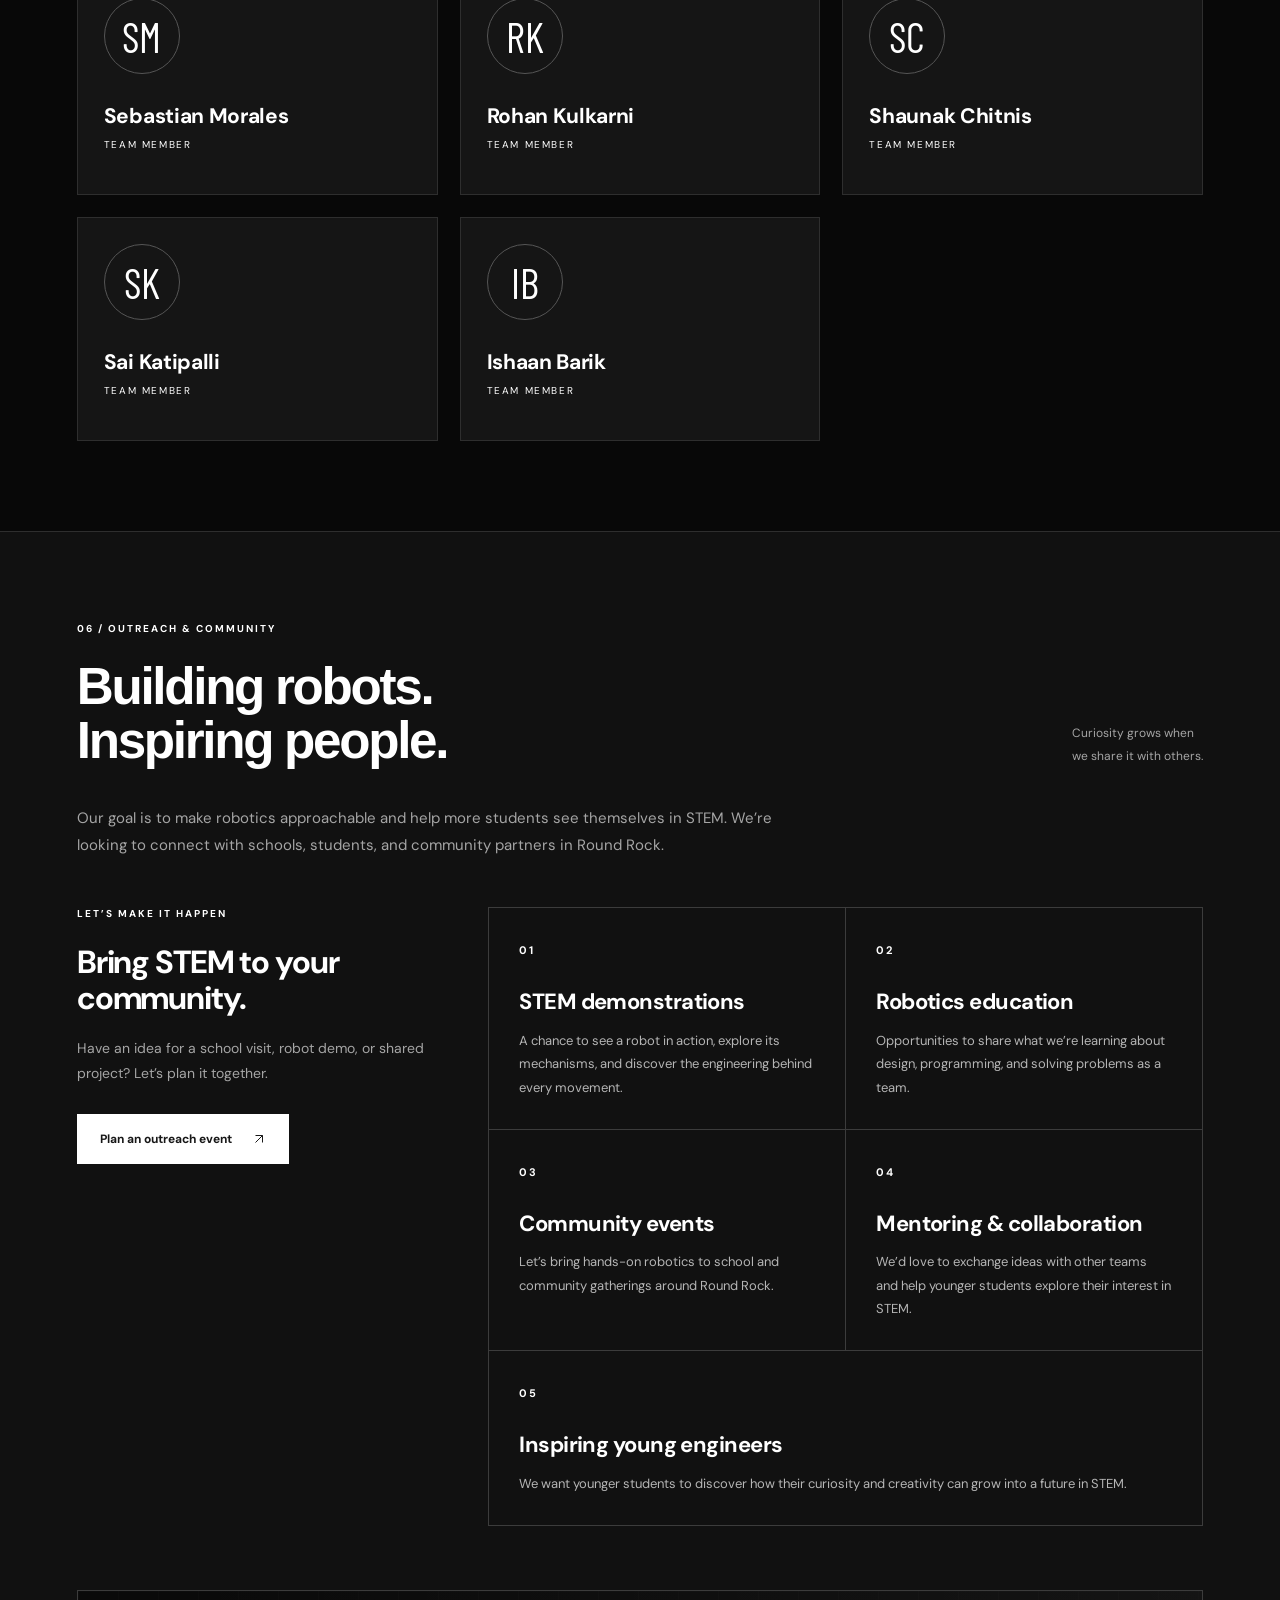
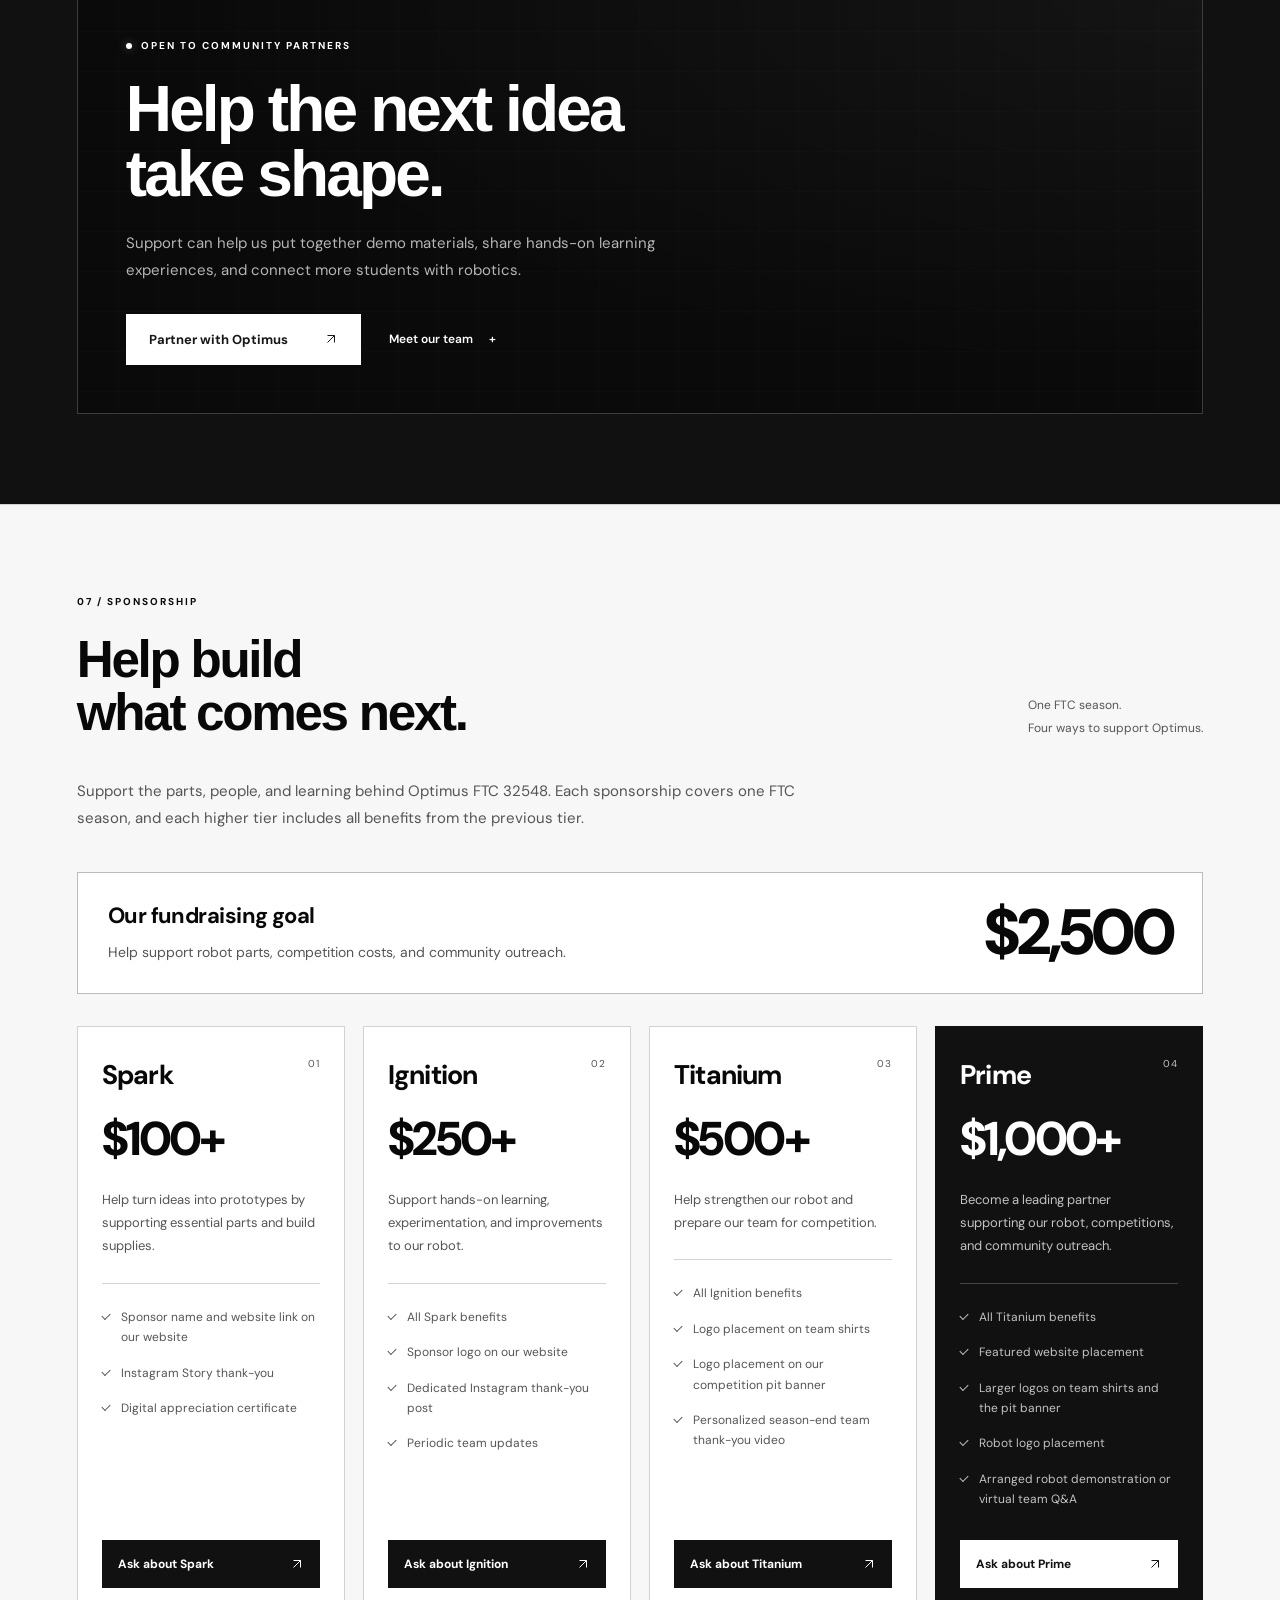
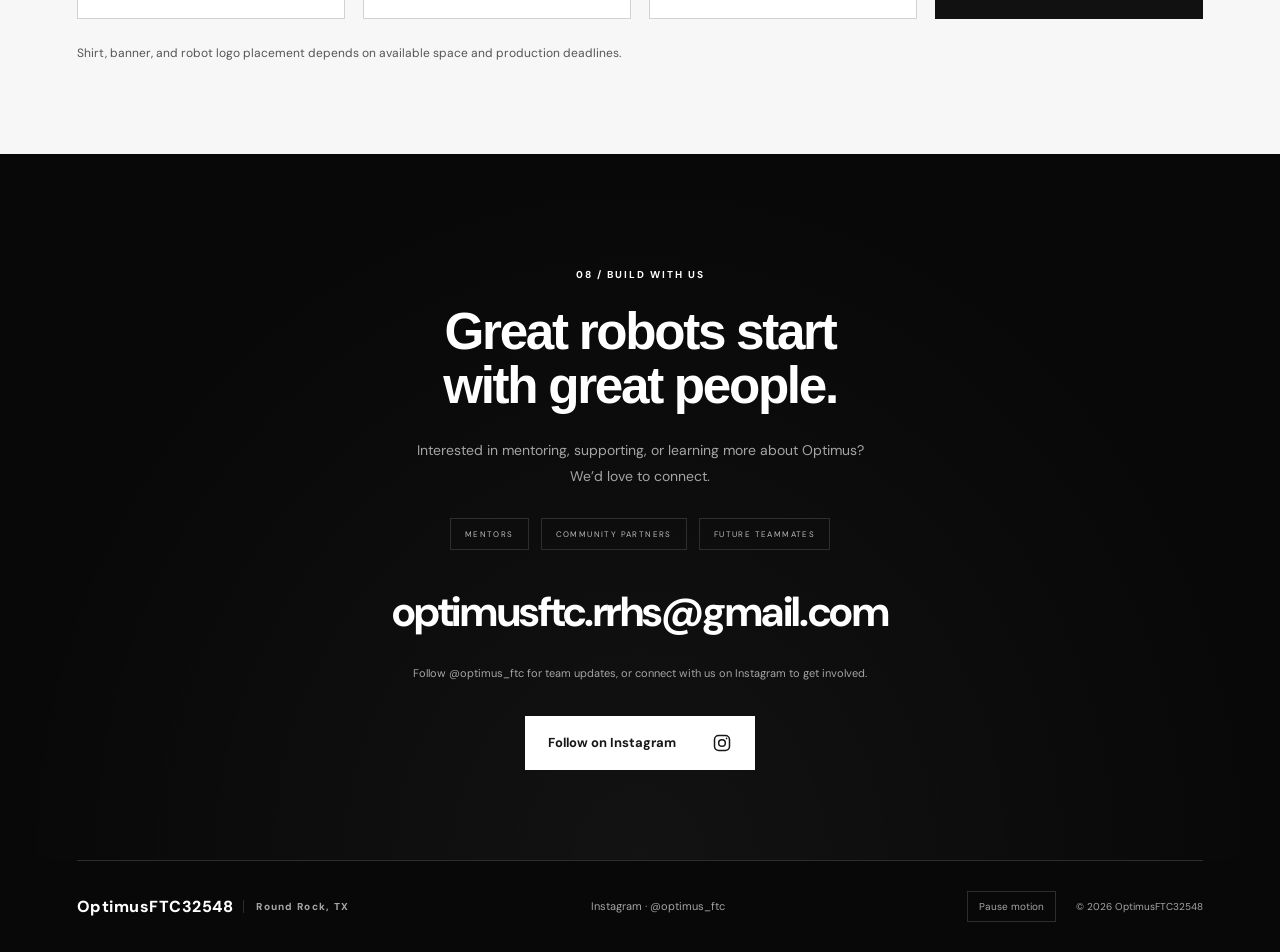
==== commit 3a525cd5: "Add ,500 fundraising goal to sponsorship section" ====
--- a/index.html
+++ b/index.html
@@ -160,6 +160,10 @@
     <p>One FTC season.<br>Four ways to support Optimus.</p>
   </div>
   <p class="sponsorship-intro" data-reveal>Support the parts, people, and learning behind Optimus FTC 32548. Each sponsorship covers one FTC season, and each higher tier includes all benefits from the previous tier.</p>
+  <div class="fundraising-goal" data-reveal aria-labelledby="fundraising-goal-title">
+    <div><h3 id="fundraising-goal-title">Our fundraising goal</h3><p>Help support robot parts, competition costs, and community outreach.</p></div>
+    <p class="fundraising-amount">$2,500</p>
+  </div>
   <div class="sponsorship-tiers">
     <article class="sponsor-tier" data-reveal aria-labelledby="tier-spark">
       <span class="tier-index" aria-hidden="true">01</span><h3 id="tier-spark">Spark</h3>
--- a/styles.css
+++ b/styles.css
@@ -121,6 +121,12 @@
 .outreach-actions{display:flex;align-items:center;flex-wrap:wrap;gap:28px}
 .sponsorship{--text:#080808;--muted:#555;--line:#d2d2d2;--accent:#080808;background:#f7f7f7;color:var(--text);border-top:1px solid var(--line)}
 .sponsorship-intro{max-width:760px;margin:0 0 40px;color:var(--muted);font-size:15px;line-height:1.8}
+.fundraising-goal{display:flex;align-items:center;justify-content:space-between;gap:28px;margin-bottom:32px;padding:28px 30px;border:1px solid #bbb;background:#fff}
+.fundraising-goal h3{margin:0 0 10px;font-size:22px;letter-spacing:-.025em}
+.fundraising-goal p{margin:0}
+.fundraising-goal p:not(.fundraising-amount){font-size:14px;line-height:1.8;color:var(--muted)}
+.fundraising-amount{font-size:clamp(44px,5vw,68px);font-weight:800;letter-spacing:-.055em;line-height:1;white-space:nowrap}
+@media(max-width:650px){.fundraising-goal{flex-direction:column;align-items:flex-start;gap:22px;padding:24px}.fundraising-amount{font-size:54px}}
 .sponsorship-tiers{display:grid;grid-template-columns:repeat(4,minmax(0,1fr));gap:18px;align-items:stretch}
 .sponsor-tier{position:relative;display:flex;flex-direction:column;min-width:0;padding:30px 24px;border:1px solid var(--line);background:#fff}
 .tier-index{position:absolute;top:30px;right:24px;font-size:10px;letter-spacing:1px;color:var(--muted)}
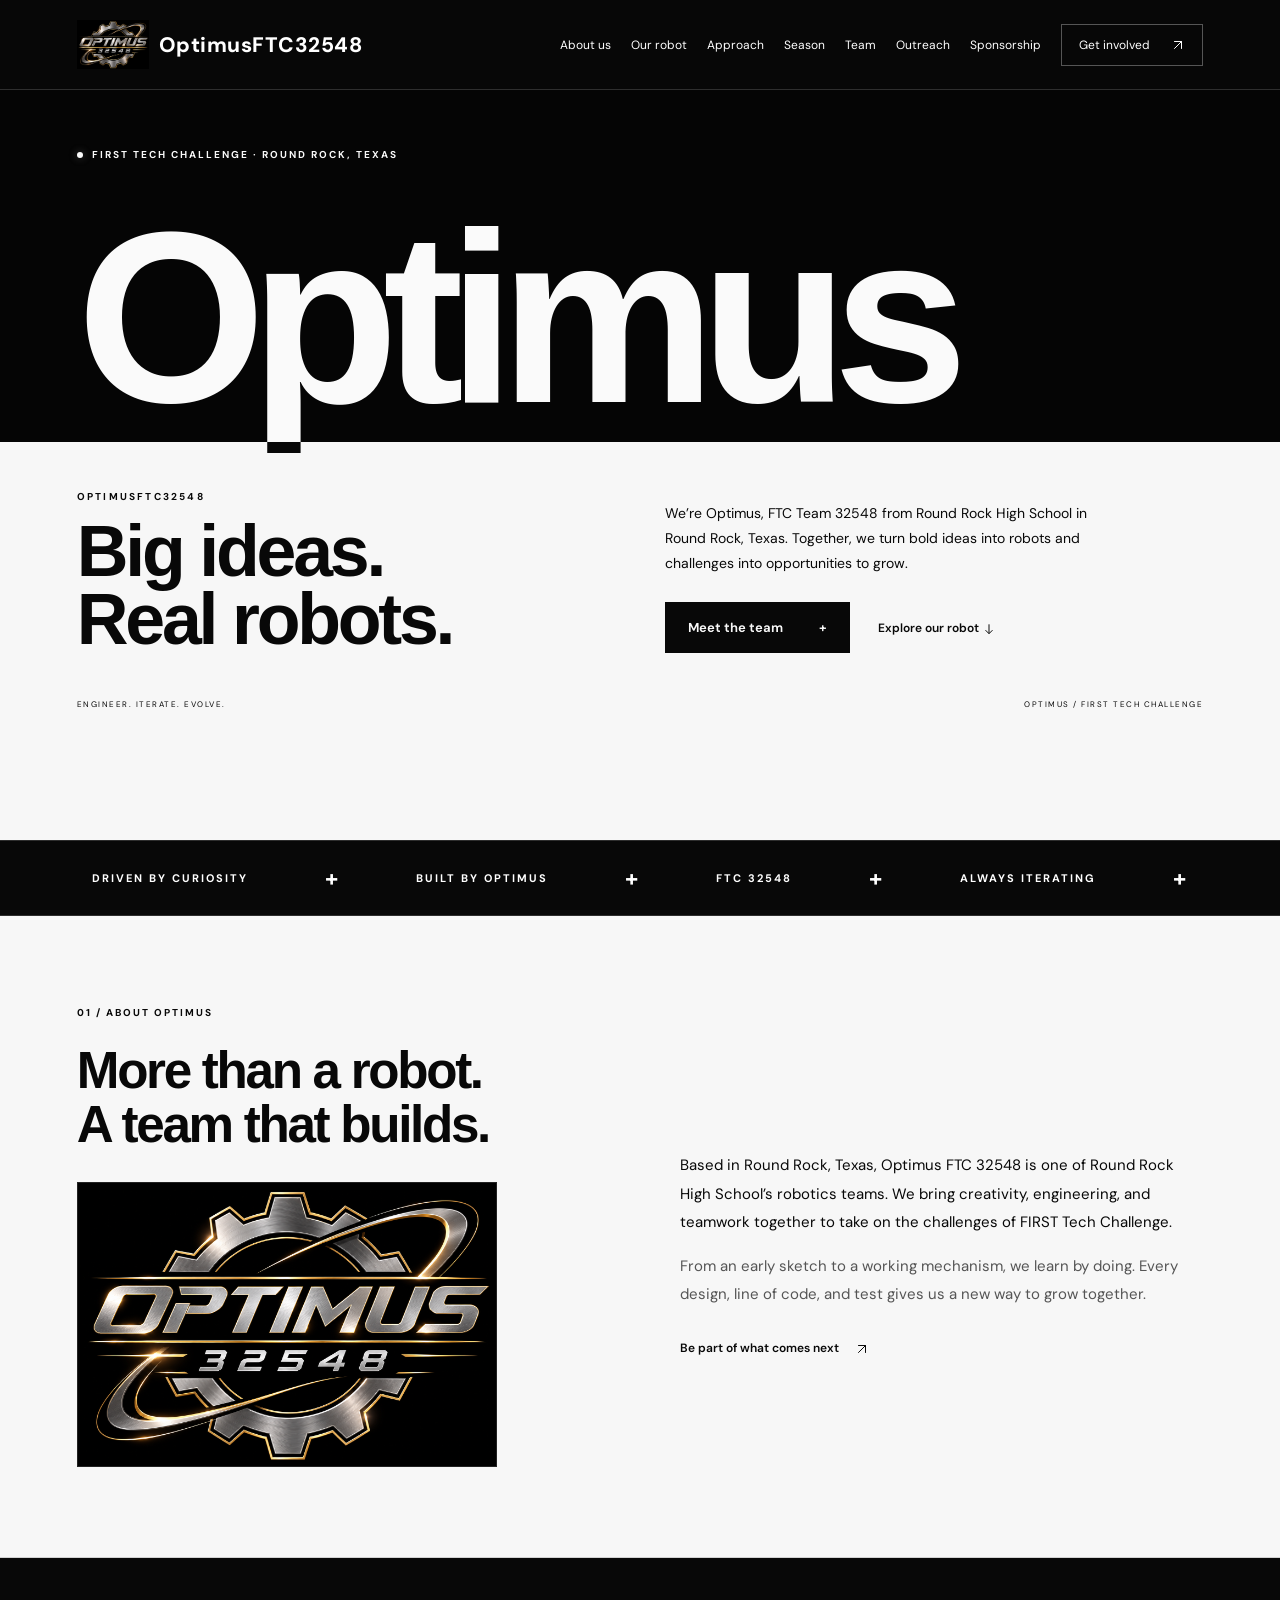
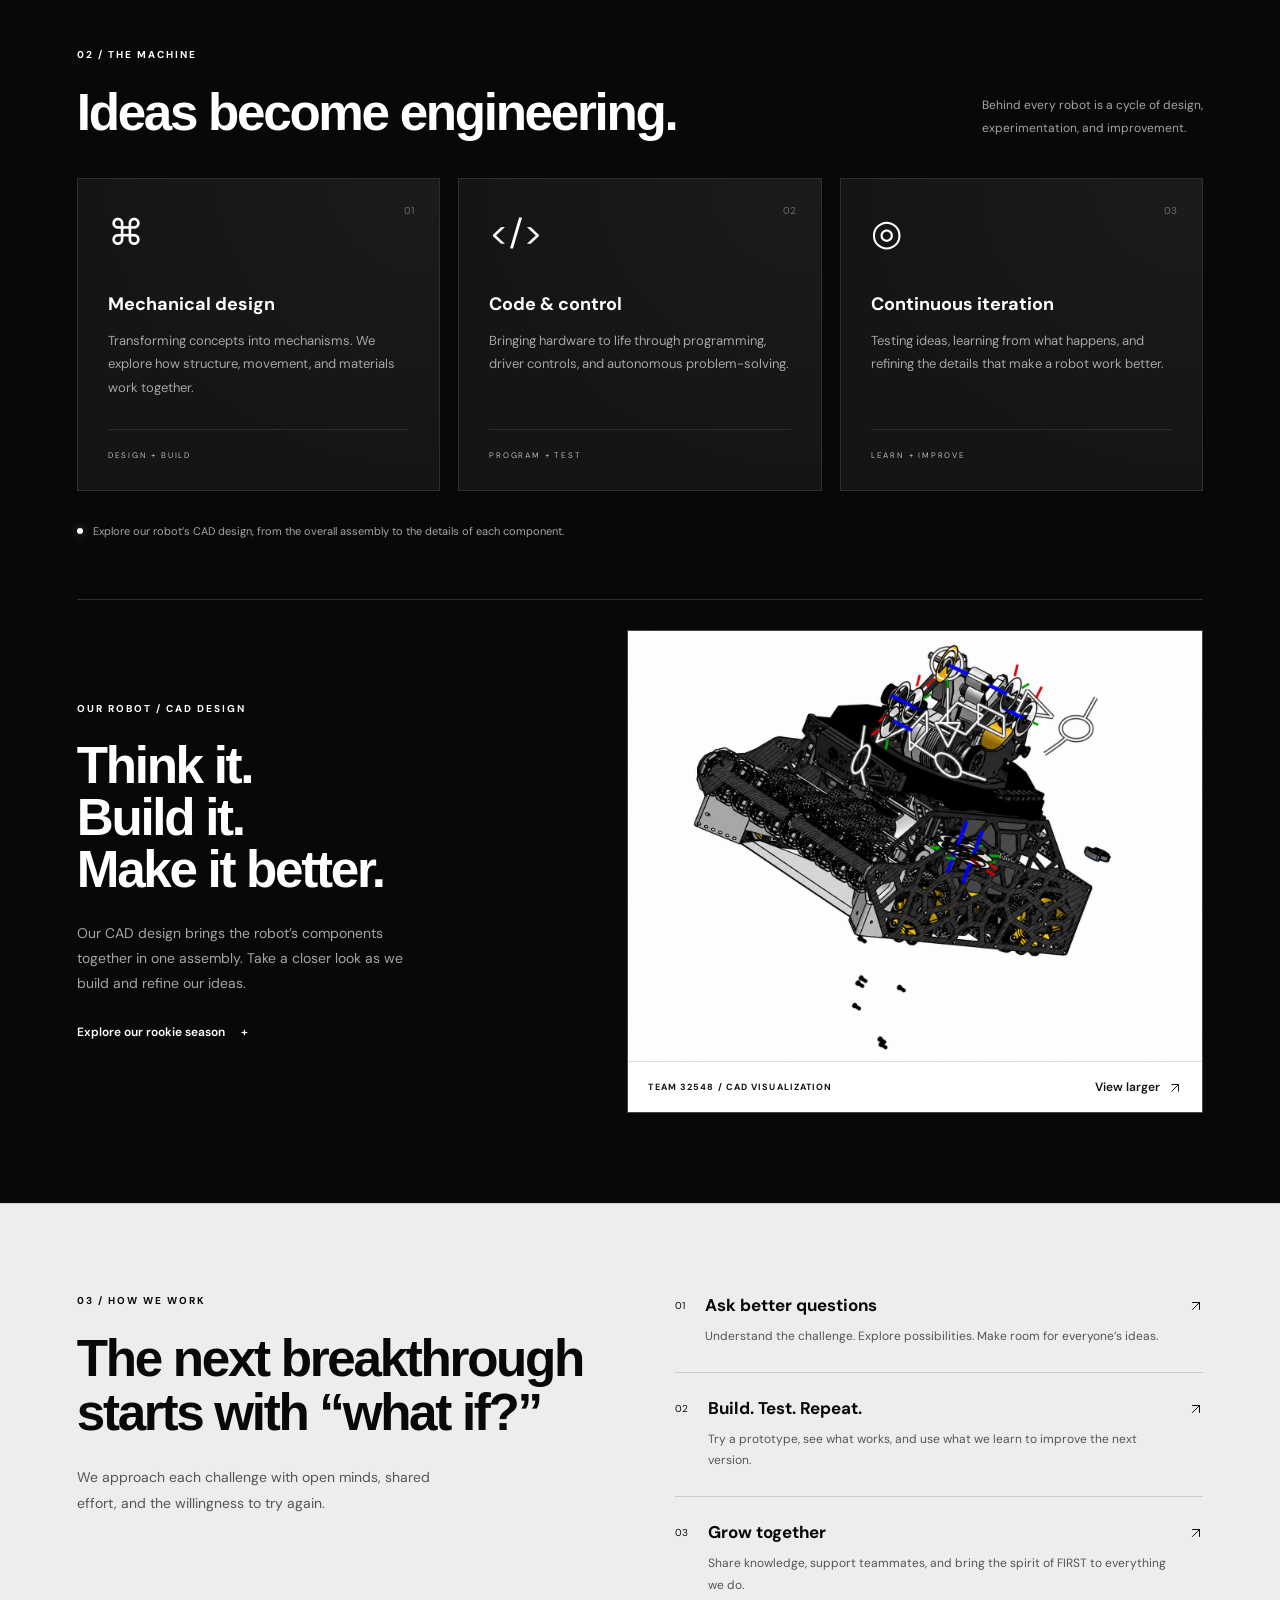
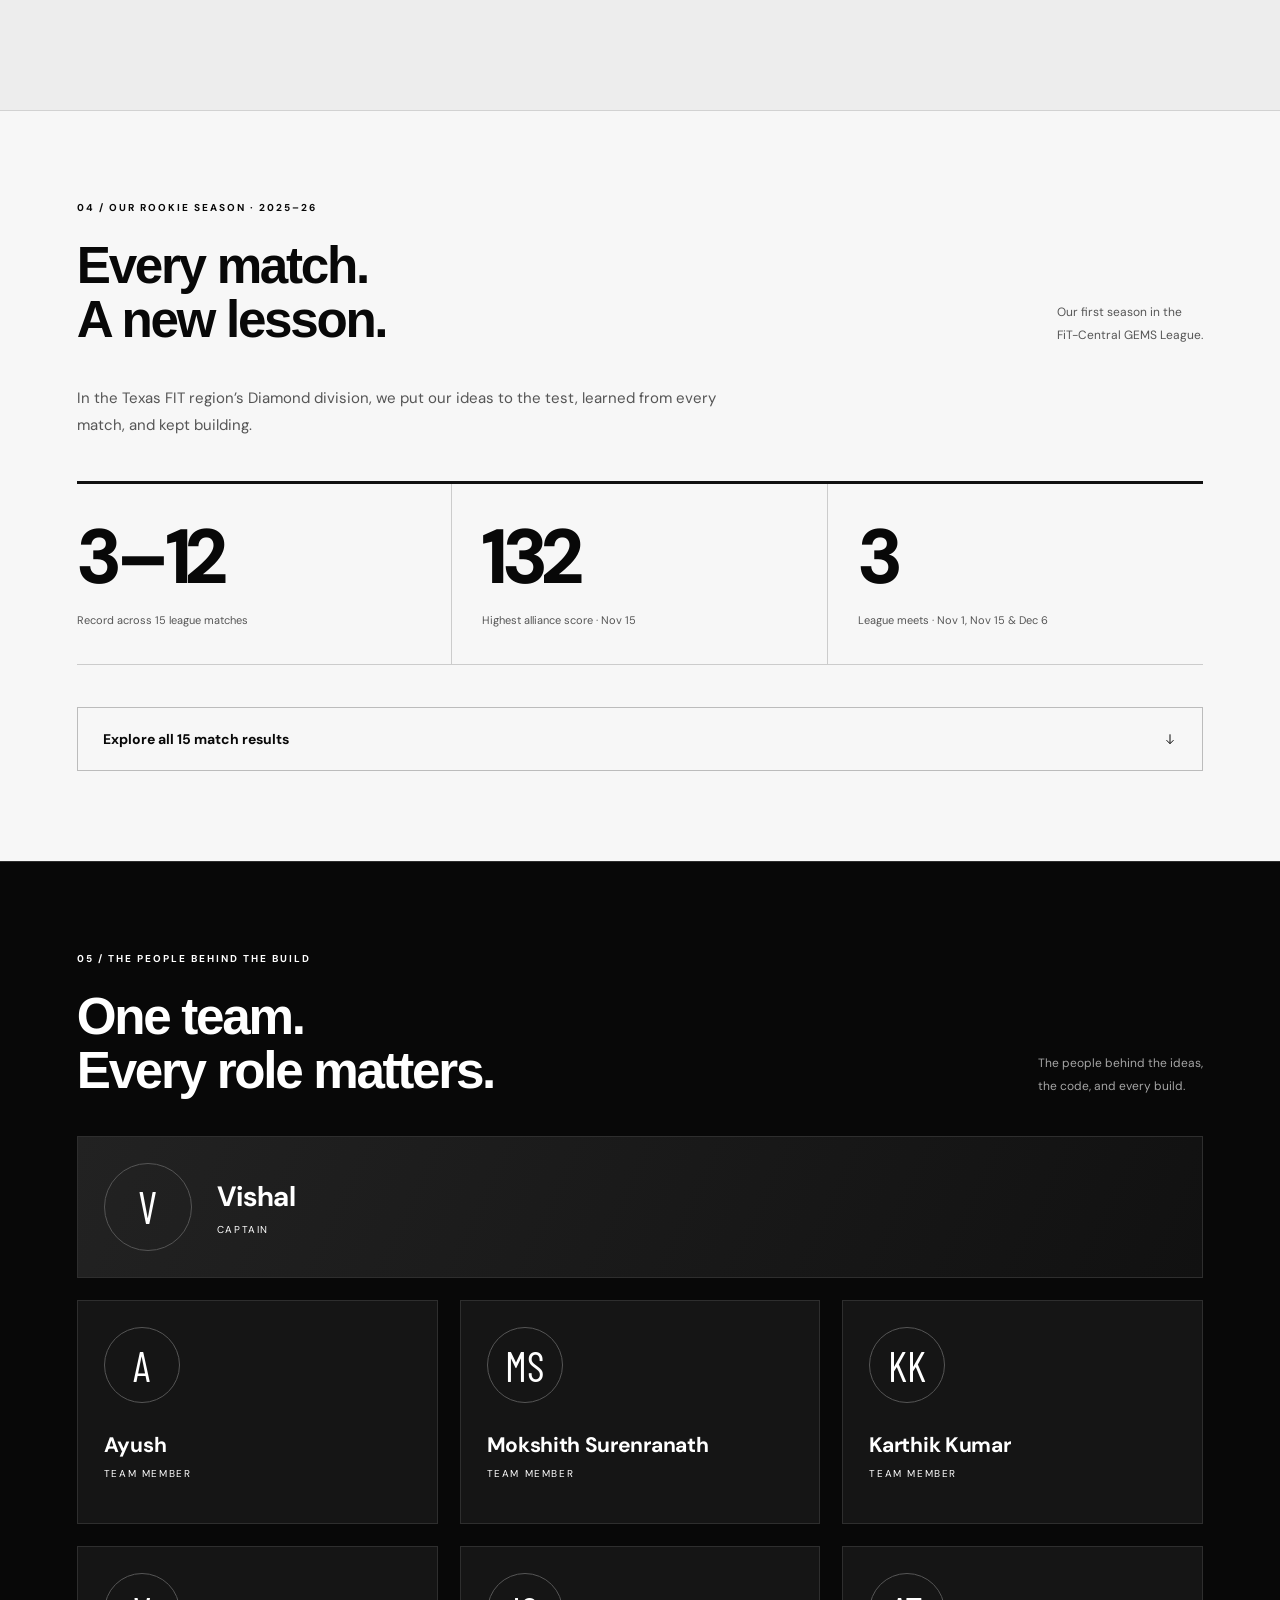
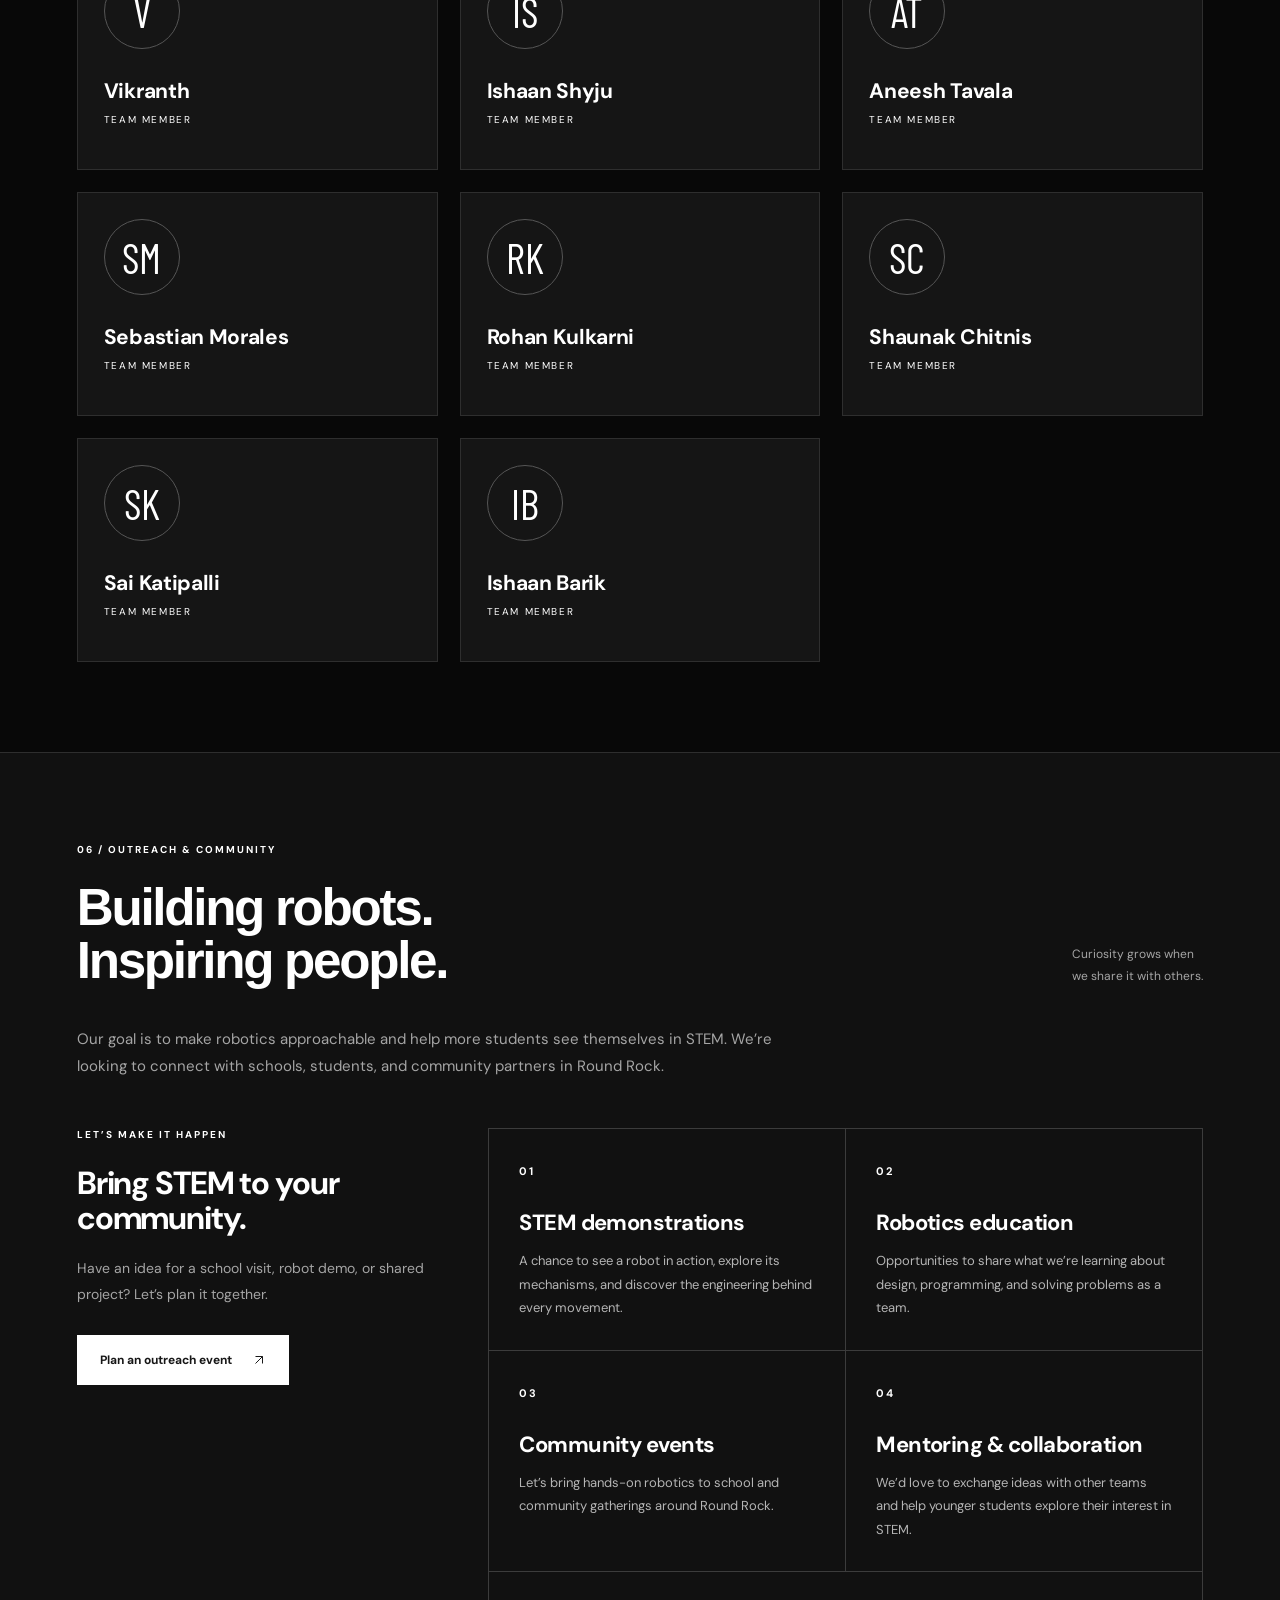
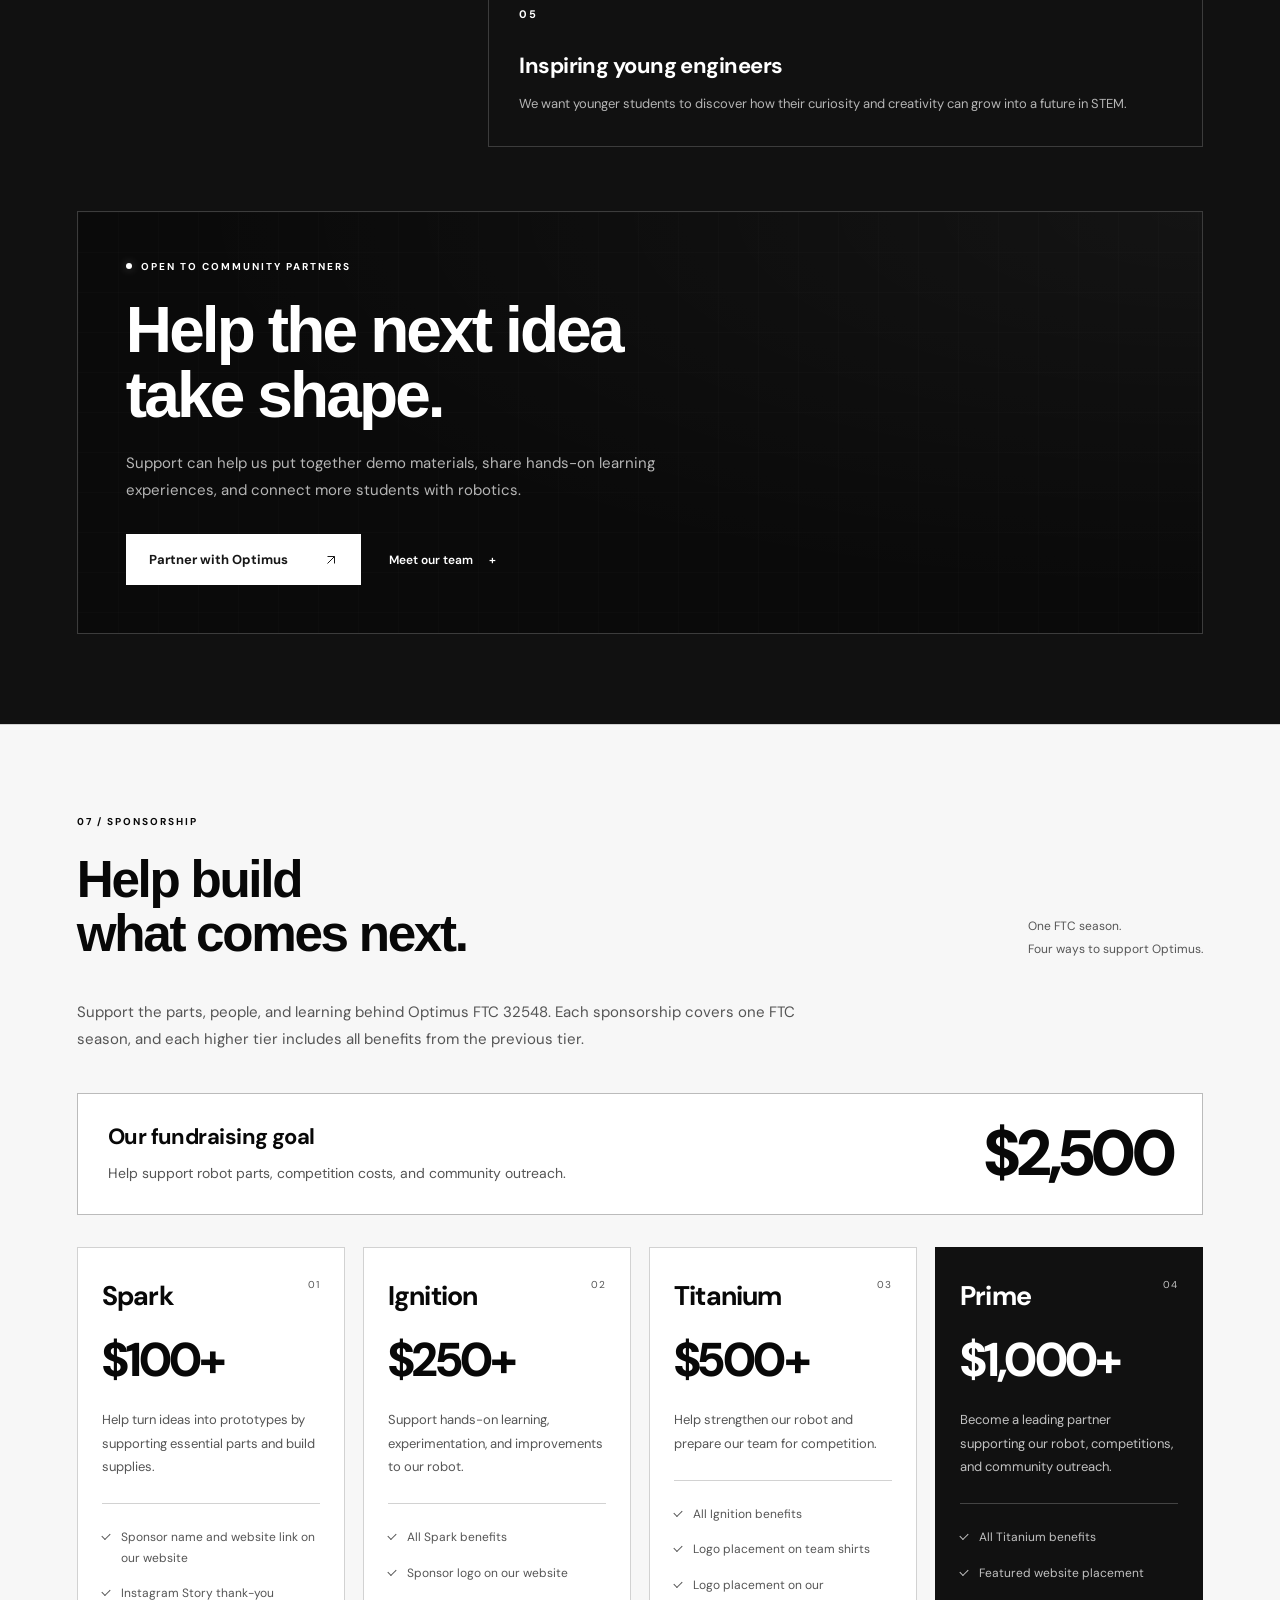
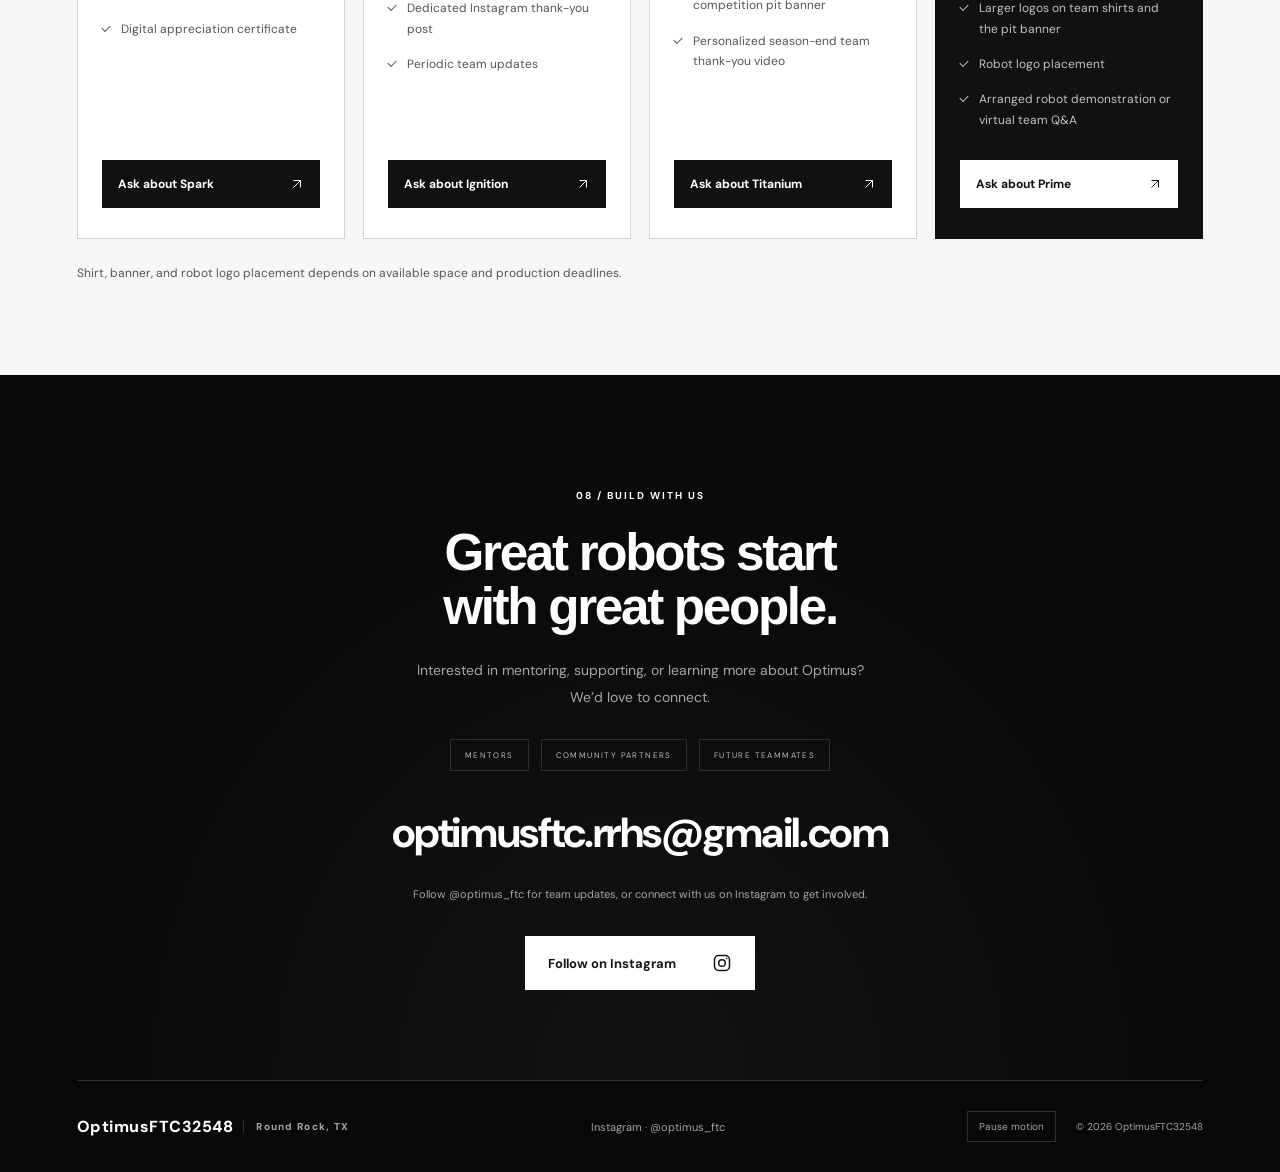
==== commit 04744cec: "Add team logo to header and homepage" ====
--- a/index.html
+++ b/index.html
@@ -7,6 +7,7 @@
 <meta name="google-site-verification" content="P8lDaZK4CUFUmmfpm057_Z69hI5UgcQbM7g5NTjqo40" />
 <title>Optimus FTC 32548 | Round Rock High School Robotics</title>
 <link rel="canonical" href="https://optimusftc32548.netlify.app/">
+<link rel="icon" type="image/png" href="assets/optimus-team-logo.png">
 <meta property="og:type" content="website">
 <meta property="og:site_name" content="OptimusFTC32548">
 <meta property="og:title" content="Optimus FTC 32548 | Round Rock High School Robotics">
@@ -23,6 +24,7 @@
       "@type": "Organization",
       "@id": "https://optimusftc32548.netlify.app/#organization",
       "name": "Optimus FTC 32548",
+      "logo": "https://optimusftc32548.netlify.app/assets/optimus-team-logo.png",
       "alternateName": ["OptimusFTC32548", "Optimus"],
       "url": "https://optimusftc32548.netlify.app/",
       "description": "A FIRST Tech Challenge robotics team at Round Rock High School in Round Rock, Texas.",
@@ -51,7 +53,7 @@
 </head>
 <body>
 <div class="scroll-progress" aria-hidden="true"></div>
-<header class="header"><a class="brand" href="#home" aria-label="OptimusFTC32548 home"><span class="brand-icon">O<span></span></span> <span class="brand-wordmark">OptimusFTC32548</span> <small>Round Rock, TX</small></a><button class="menu-toggle" aria-label="Open navigation" aria-expanded="false" aria-controls="navigation">☰</button><nav id="navigation"><a href="#about">About us</a><a href="#robot">Our robot</a><a href="#journey">Approach</a><a href="#season">Season</a><a href="#team">Team</a><a href="#outreach">Outreach</a><a href="#sponsorship">Sponsorship</a><a class="nav-cta" href="#connect">Get involved <span><svg class="arrow-icon" viewBox="0 0 24 24" fill="none" stroke="currentColor" stroke-width="1.7" stroke-linecap="round" stroke-linejoin="round" aria-hidden="true"><path d="M6 18 18 6M6 6h12v12"/></svg></span></a></nav></header>
+<header class="header"><a class="brand" href="#home" aria-label="OptimusFTC32548 home"><img class="brand-logo" src="assets/optimus-team-logo.png" width="1522" height="1033" alt="" aria-hidden="true" decoding="async"> <span class="brand-wordmark">OptimusFTC32548</span> <small>Round Rock, TX</small></a><button class="menu-toggle" aria-label="Open navigation" aria-expanded="false" aria-controls="navigation">☰</button><nav id="navigation"><a href="#about">About us</a><a href="#robot">Our robot</a><a href="#journey">Approach</a><a href="#season">Season</a><a href="#team">Team</a><a href="#outreach">Outreach</a><a href="#sponsorship">Sponsorship</a><a class="nav-cta" href="#connect">Get involved <span><svg class="arrow-icon" viewBox="0 0 24 24" fill="none" stroke="currentColor" stroke-width="1.7" stroke-linecap="round" stroke-linejoin="round" aria-hidden="true"><path d="M6 18 18 6M6 6h12v12"/></svg></span></a></nav></header>
 <main>
 <section class="hero" id="home">
   <div class="hero-grid" aria-hidden="true"></div>
@@ -68,7 +70,7 @@
   </div>
 </section>
 <div class="ticker" aria-hidden="true"><span>DRIVEN BY CURIOSITY</span><b>+</b><span>BUILT BY OPTIMUS</span><b>+</b><span>FTC 32548</span><b>+</b><span>ALWAYS ITERATING</span><b>+</b></div>
-<section data-reveal class="section about" id="about"><div><p class="eyebrow">01 / ABOUT OPTIMUS</p><h2>More than a robot.<br><span>A team that builds.</span></h2></div><div class="about-copy"><p>Based in Round Rock, Texas, Optimus FTC 32548 is one of Round Rock High School’s robotics teams. We bring creativity, engineering, and teamwork together to take on the challenges of FIRST Tech Challenge.</p><p>From an early sketch to a working mechanism, we learn by doing. Every design, line of code, and test gives us a new way to grow together.</p><a class="text-link" href="#connect">Be part of what comes next <span><svg class="arrow-icon" viewBox="0 0 24 24" fill="none" stroke="currentColor" stroke-width="1.7" stroke-linecap="round" stroke-linejoin="round" aria-hidden="true"><path d="M6 18 18 6M6 6h12v12"/></svg></span></a></div></section>
+<section data-reveal class="section about" id="about"><div><p class="eyebrow">01 / ABOUT OPTIMUS</p><h2>More than a robot.<br><span>A team that builds.</span></h2><figure class="team-logo-showcase"><img src="assets/optimus-team-logo.png" width="1522" height="1033" loading="lazy" decoding="async" alt="Optimus FTC 32548 team logo with a silver gear and gold orbital rings."></figure></div><div class="about-copy"><p>Based in Round Rock, Texas, Optimus FTC 32548 is one of Round Rock High School’s robotics teams. We bring creativity, engineering, and teamwork together to take on the challenges of FIRST Tech Challenge.</p><p>From an early sketch to a working mechanism, we learn by doing. Every design, line of code, and test gives us a new way to grow together.</p><a class="text-link" href="#connect">Be part of what comes next <span><svg class="arrow-icon" viewBox="0 0 24 24" fill="none" stroke="currentColor" stroke-width="1.7" stroke-linecap="round" stroke-linejoin="round" aria-hidden="true"><path d="M6 18 18 6M6 6h12v12"/></svg></span></a></div></section>
 <section class="section" id="robot"><div class="section-heading" data-reveal><div><p class="eyebrow">02 / THE MACHINE</p><h2>Ideas become <span>engineering.</span></h2></div><p>Behind every robot is a cycle of design,<br>experimentation, and improvement.</p></div><div class="cards"><article class="card" data-reveal><span class="card-number">01</span><div class="card-symbol">⌘</div><h3>Mechanical design</h3><p>Transforming concepts into mechanisms. We explore how structure, movement, and materials work together.</p><span class="card-tag">DESIGN + BUILD</span></article><article class="card" data-reveal><span class="card-number">02</span><div class="card-symbol">&lt;/&gt;</div><h3>Code & control</h3><p>Bringing hardware to life through programming, driver controls, and autonomous problem-solving.</p><span class="card-tag">PROGRAM + TEST</span></article><article class="card" data-reveal><span class="card-number">03</span><div class="card-symbol">◎</div><h3>Continuous iteration</h3><p>Testing ideas, learning from what happens, and refining the details that make a robot work better.</p><span class="card-tag">LEARN + IMPROVE</span></article></div><div class="robot-update"><span class="status-dot"></span><p>Explore our robot’s CAD design, from the overall assembly to the details of each component.</p></div><div class="robot-showcase"><div class="robot-story" data-reveal><p class="eyebrow">OUR ROBOT / CAD DESIGN</p><h3>Think it.<br>Build it.<br>Make it better.</h3><p>Our CAD design brings the robot’s components together in one assembly. Take a closer look as we build and refine our ideas.</p><a class="text-link" href="#season">Explore our rookie season <span aria-hidden="true">+</span></a></div><figure class="robot-cad" id="robot-cad" data-reveal>
   <a class="cad-image-link" href="assets/optimus-robot-cad.png" target="_blank" rel="noopener noreferrer" aria-label="View larger robot CAD visualization (opens in a new tab)"><img src="assets/optimus-robot-cad.png" width="1448" height="1086" loading="lazy" decoding="async" alt="CAD visualization of the Optimus FTC 32548 robot, showing its chassis and upper mechanism."></a>
   <figcaption><span>TEAM 32548 / CAD VISUALIZATION</span><a href="assets/optimus-robot-cad.png" target="_blank" rel="noopener noreferrer">View larger <svg class="arrow-icon" viewBox="0 0 24 24" fill="none" stroke="currentColor" stroke-width="1.7" aria-hidden="true"><path d="M6 18 18 6M6 6h12v12"/></svg><span class="sr-only"> (opens in a new tab)</span></a></figcaption>
--- a/styles.css
+++ b/styles.css
@@ -32,6 +32,11 @@
 @media(max-width:650px){h1{font-size:clamp(58px,19.5vw,76px)}.captain-card{gap:20px}.captain-card .team-monogram{width:68px;height:68px;font-size:34px}.captain-card h3{font-size:24px}}
 
 .arrow-icon{width:14px;height:14px;vertical-align:middle;flex-shrink:0}
+.brand-logo{display:block;width:72px;height:52px;object-fit:contain;flex-shrink:0}
+.team-logo-showcase{width:min(100%,420px);margin:30px 0 0;background:#000;border:1px solid #222}
+.team-logo-showcase img{display:block;width:100%;height:auto}
+.about .about-copy{align-self:center}
+@media(max-width:650px){.header .brand-logo{width:54px;height:40px}.team-logo-showcase{margin-top:25px}}
 
 /* Editorial black-and-white design based on the supplied HTML. */
 h1,h2,.robot-story h3{font-family:'Arial Black','Helvetica Neue',Arial,sans-serif;font-weight:800;letter-spacing:-.045em}
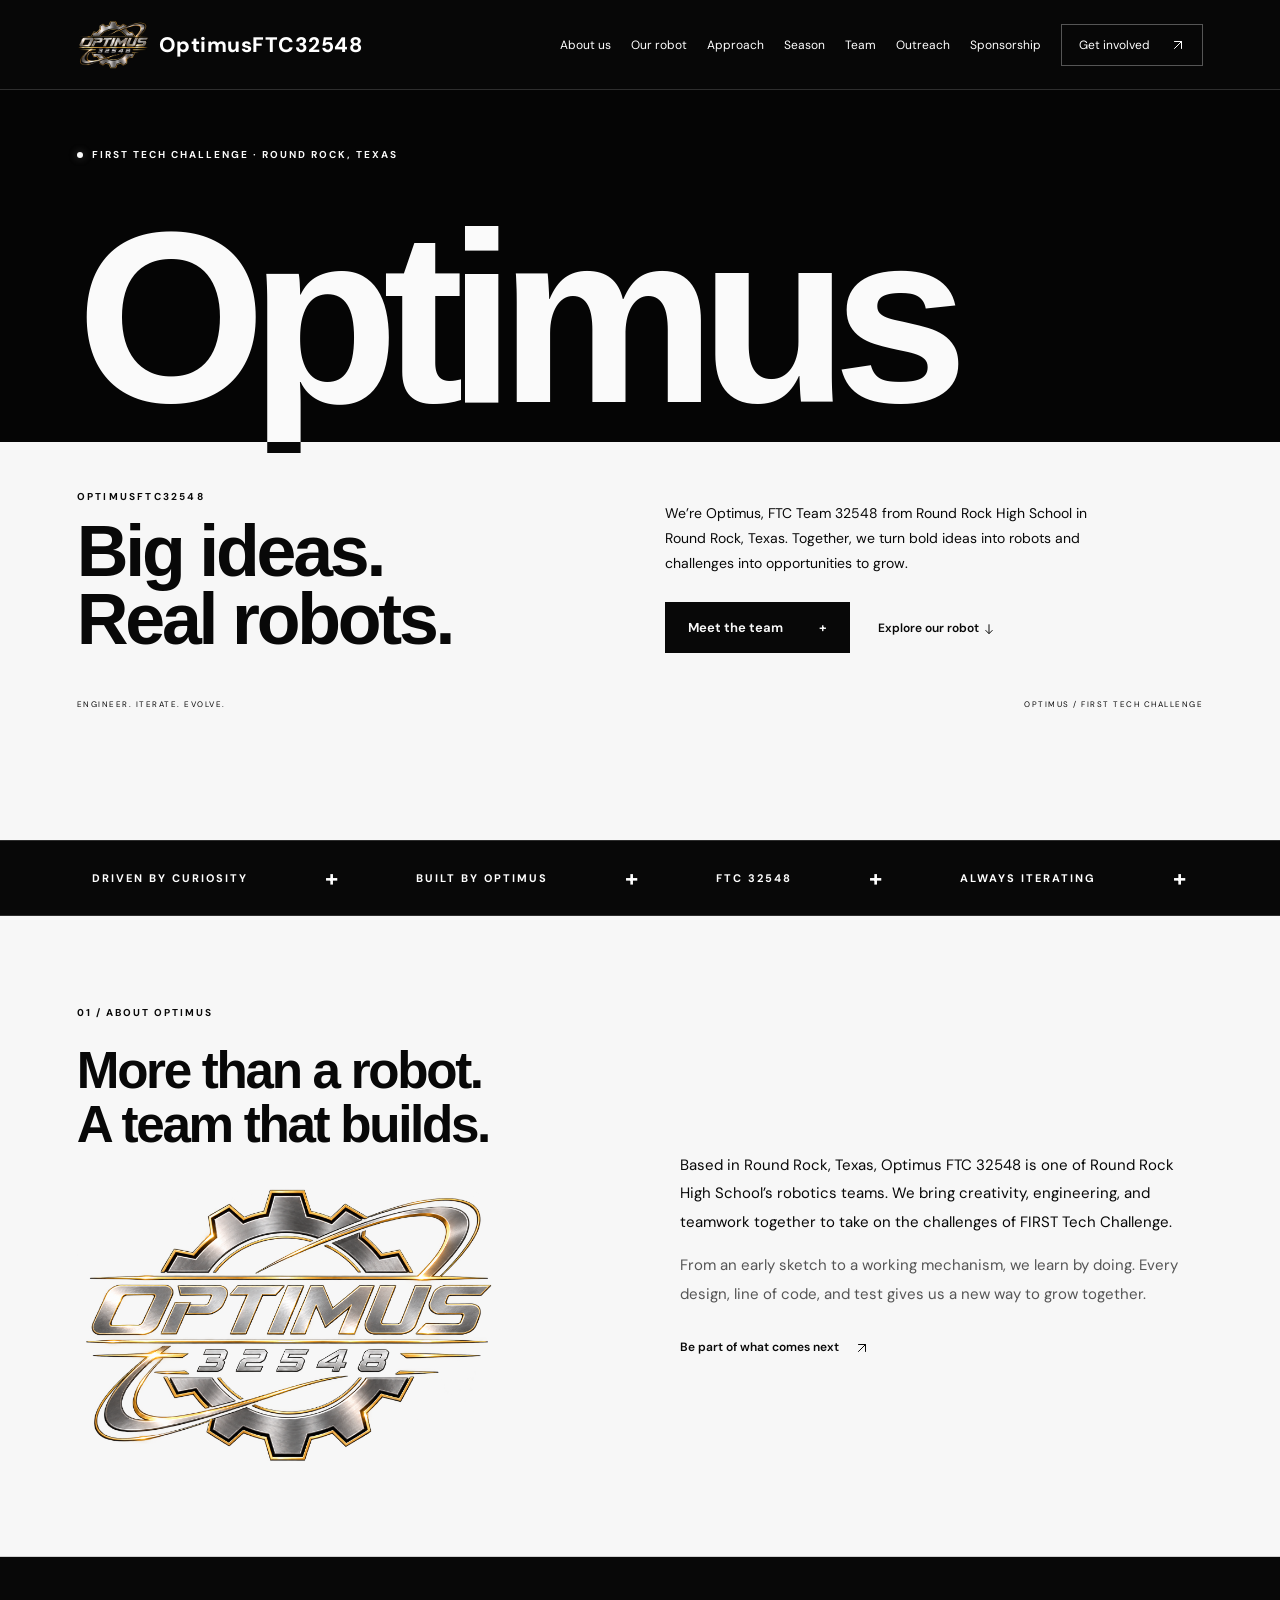
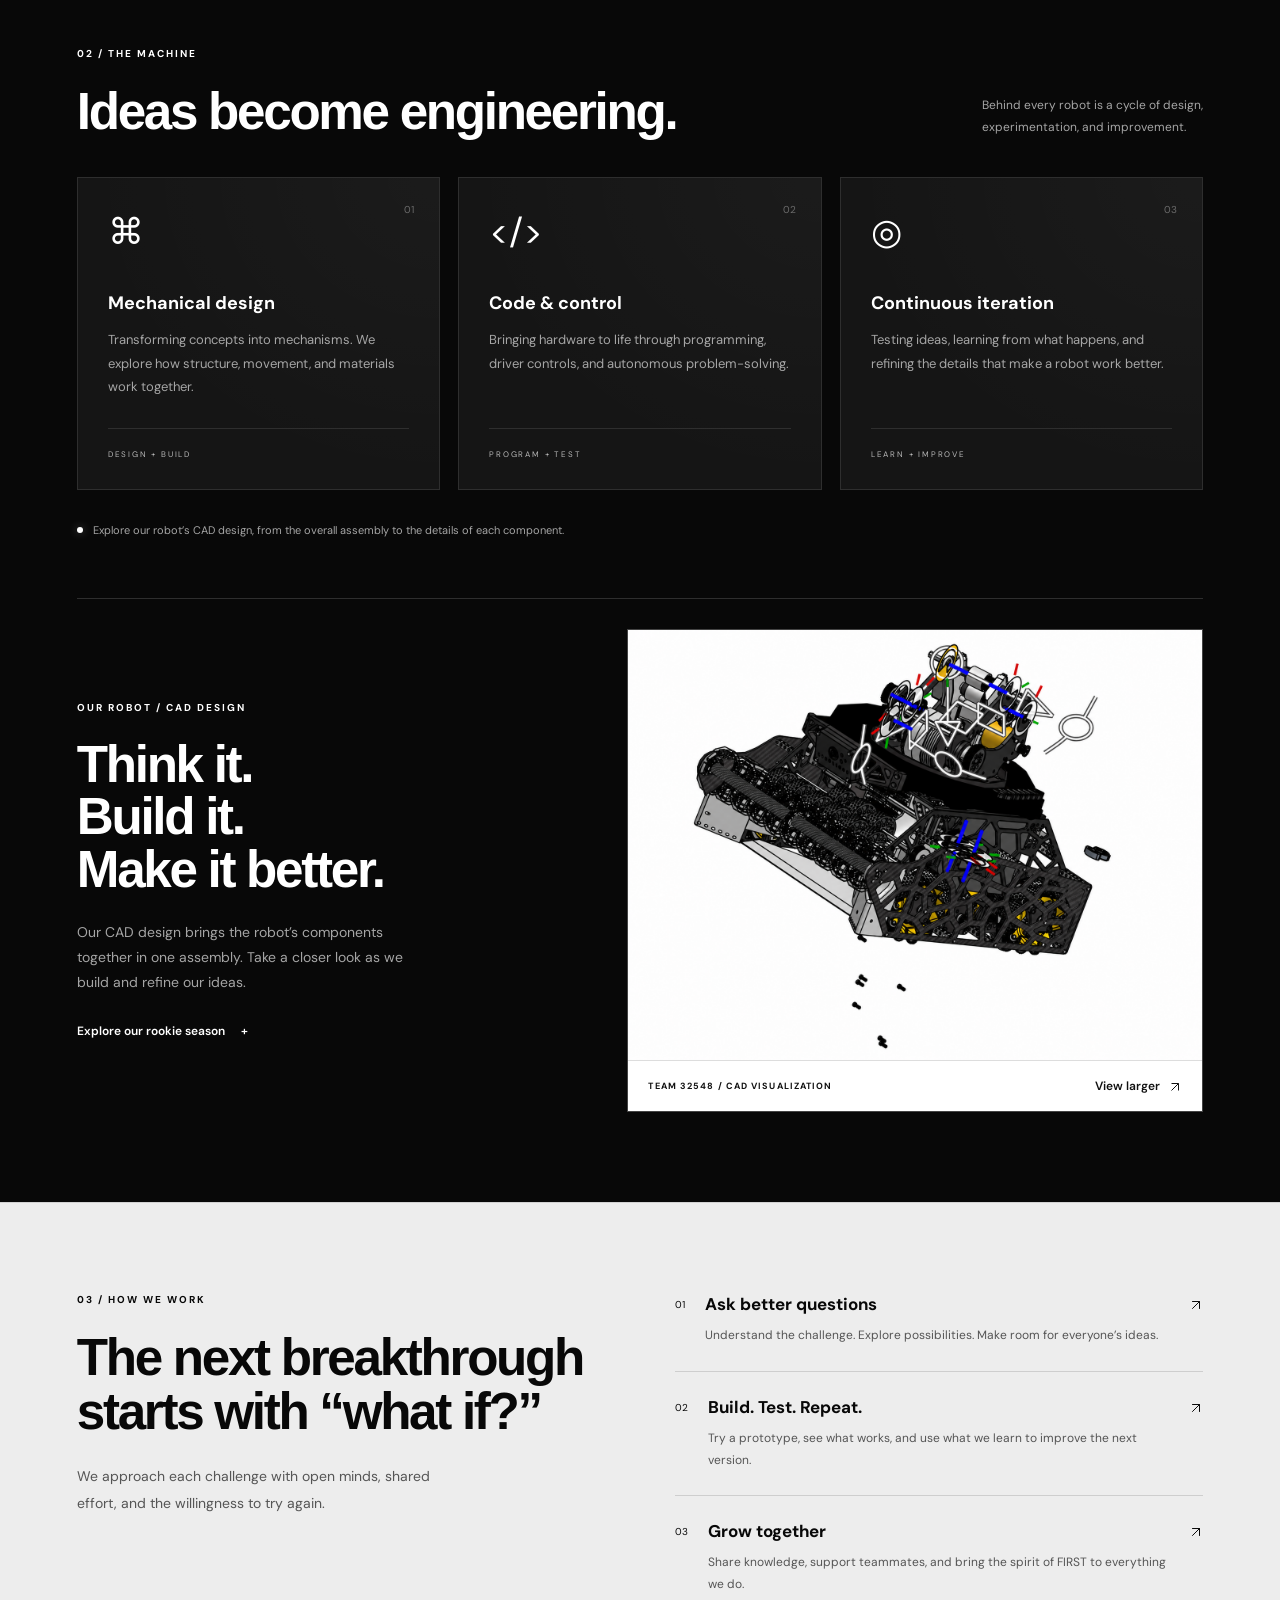
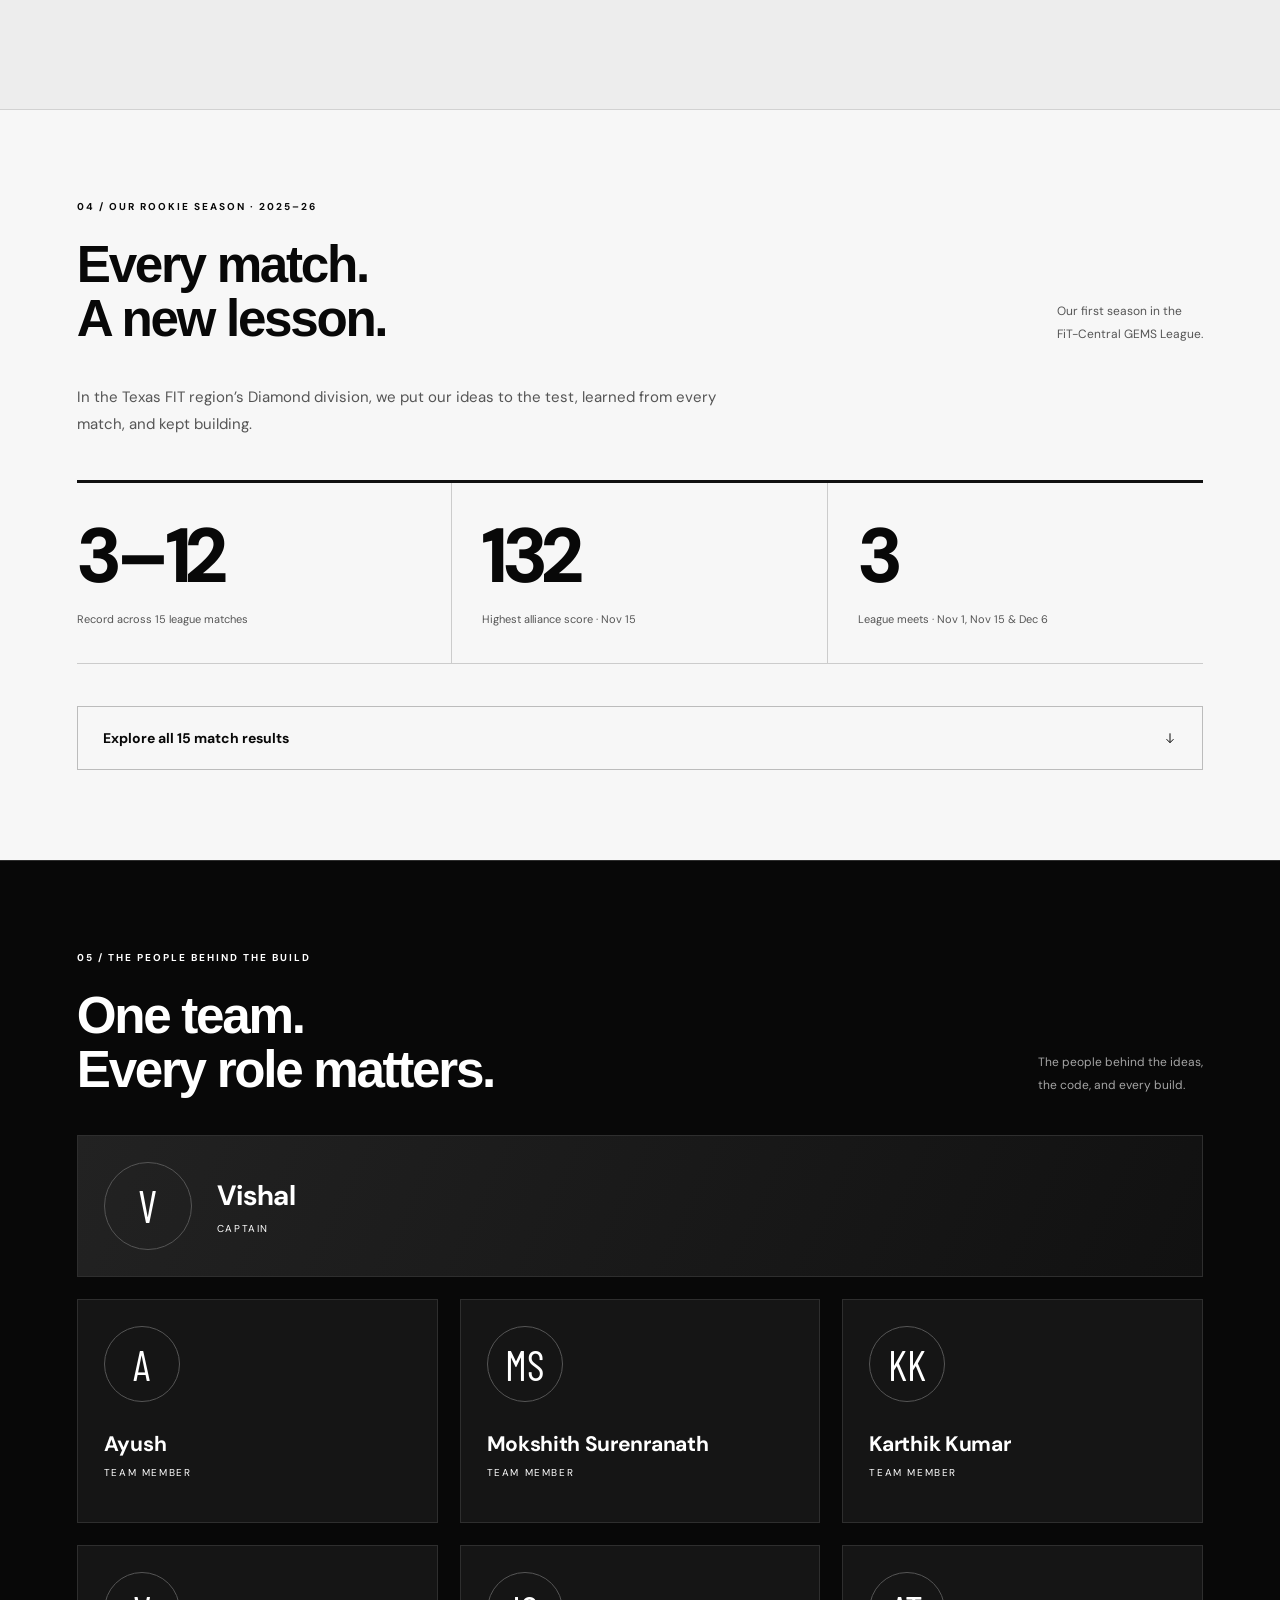
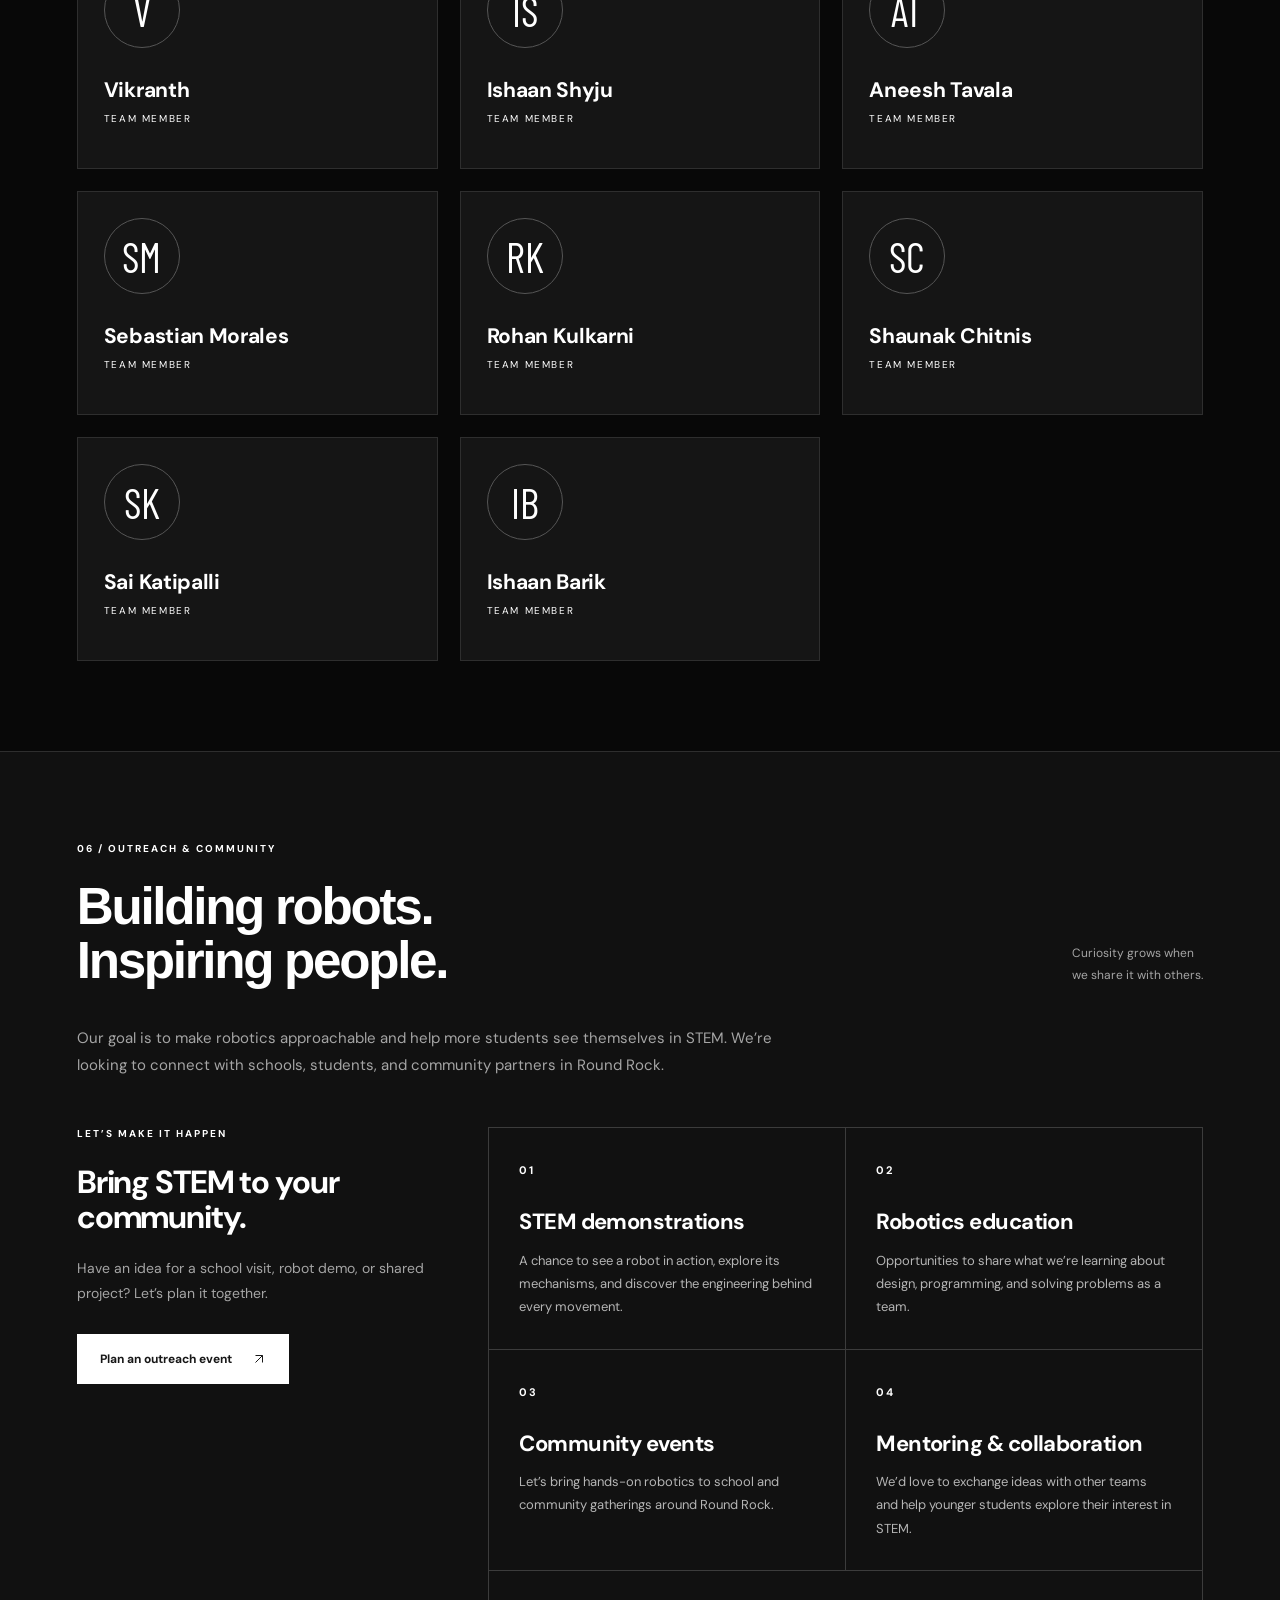
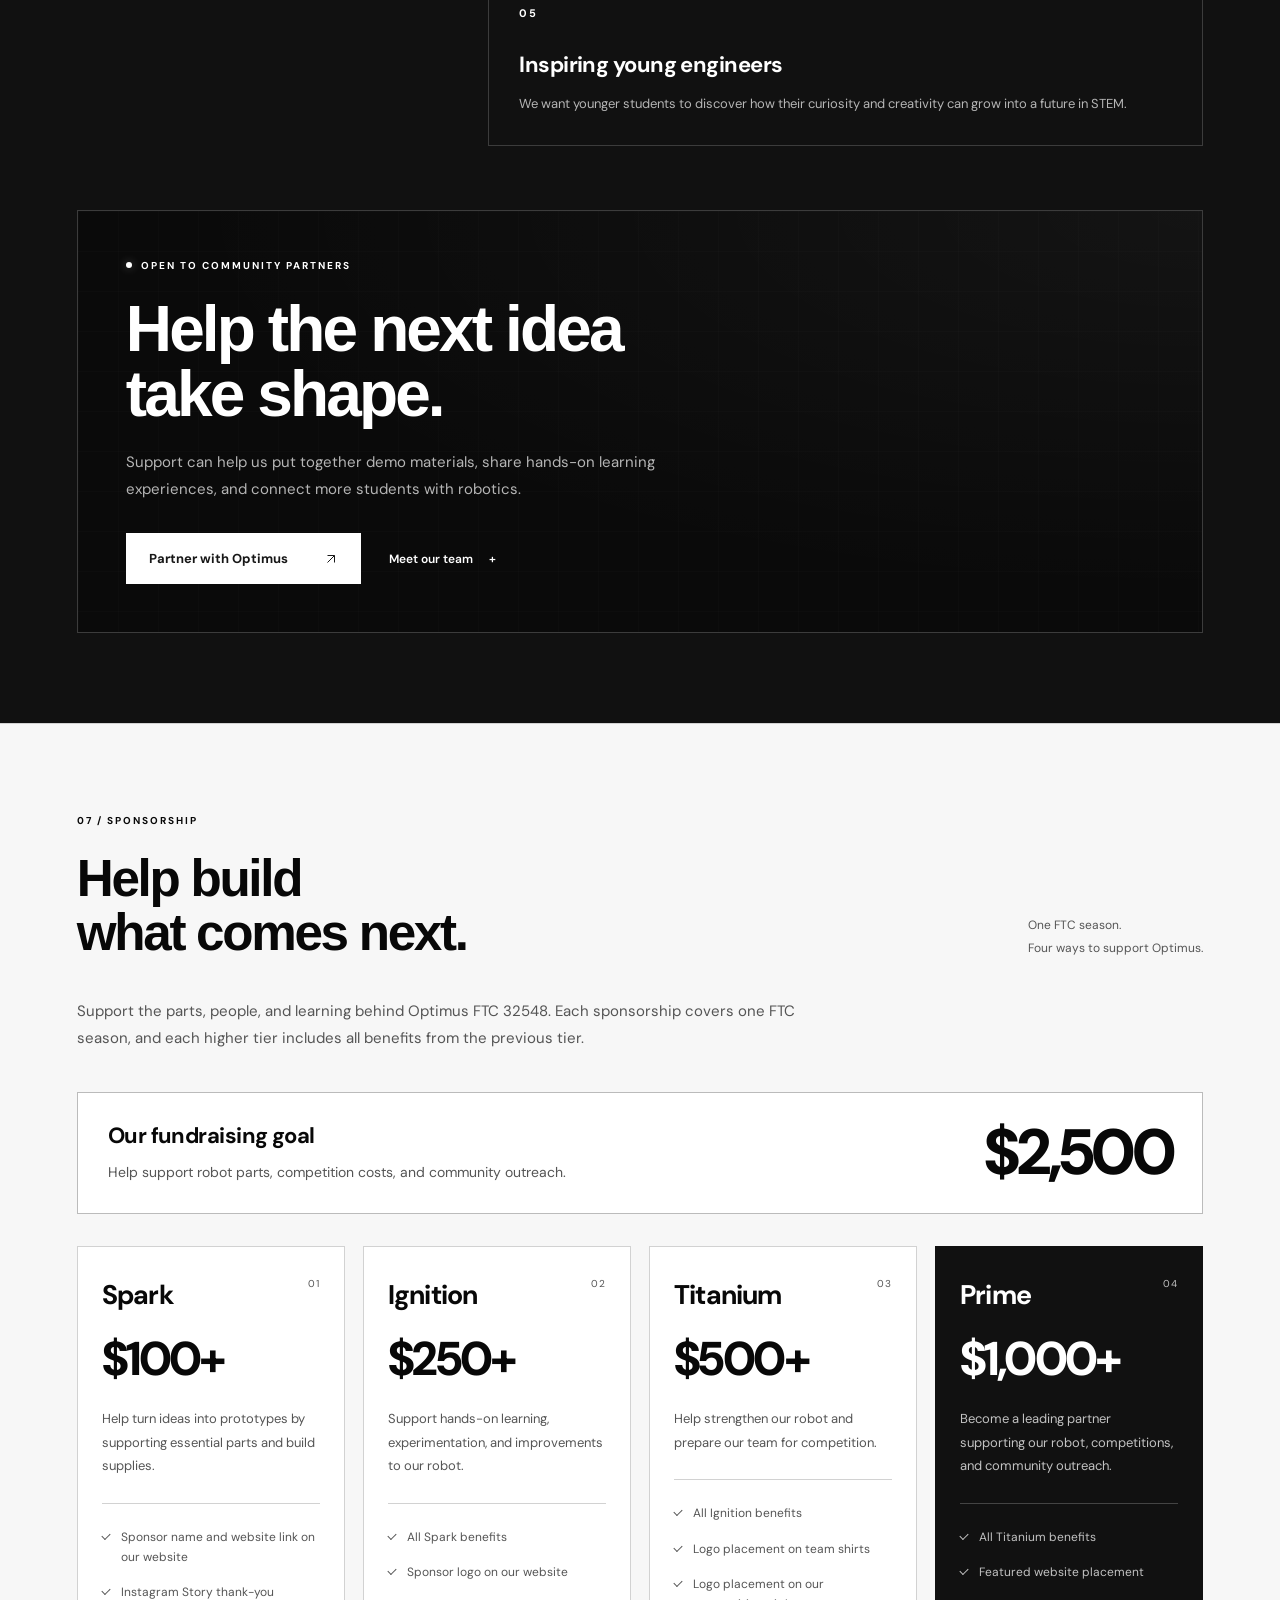
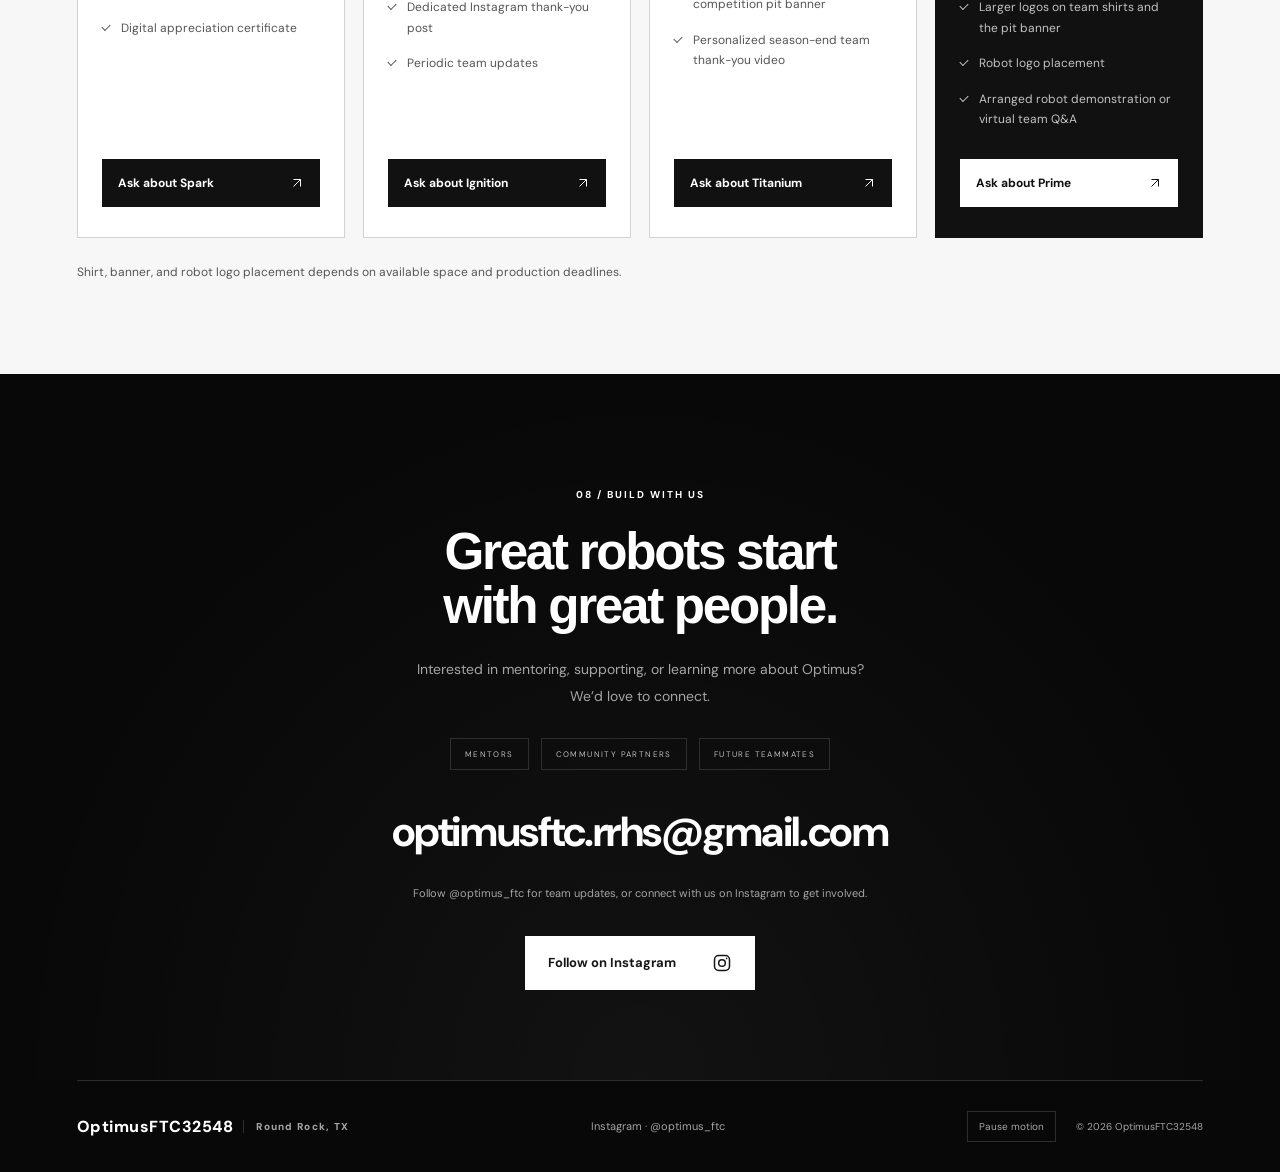
==== commit 205d40ed: "Use transparent team logo across website backgrounds" ====
--- a/index.html
+++ b/index.html
@@ -7,7 +7,7 @@
 <meta name="google-site-verification" content="P8lDaZK4CUFUmmfpm057_Z69hI5UgcQbM7g5NTjqo40" />
 <title>Optimus FTC 32548 | Round Rock High School Robotics</title>
 <link rel="canonical" href="https://optimusftc32548.netlify.app/">
-<link rel="icon" type="image/png" href="assets/optimus-team-logo.png">
+<link rel="icon" type="image/png" href="assets/optimus-team-logo-transparent.png">
 <meta property="og:type" content="website">
 <meta property="og:site_name" content="OptimusFTC32548">
 <meta property="og:title" content="Optimus FTC 32548 | Round Rock High School Robotics">
@@ -24,7 +24,7 @@
       "@type": "Organization",
       "@id": "https://optimusftc32548.netlify.app/#organization",
       "name": "Optimus FTC 32548",
-      "logo": "https://optimusftc32548.netlify.app/assets/optimus-team-logo.png",
+      "logo": "https://optimusftc32548.netlify.app/assets/optimus-team-logo-transparent.png",
       "alternateName": ["OptimusFTC32548", "Optimus"],
       "url": "https://optimusftc32548.netlify.app/",
       "description": "A FIRST Tech Challenge robotics team at Round Rock High School in Round Rock, Texas.",
@@ -53,7 +53,7 @@
 </head>
 <body>
 <div class="scroll-progress" aria-hidden="true"></div>
-<header class="header"><a class="brand" href="#home" aria-label="OptimusFTC32548 home"><img class="brand-logo" src="assets/optimus-team-logo.png" width="1522" height="1033" alt="" aria-hidden="true" decoding="async"> <span class="brand-wordmark">OptimusFTC32548</span> <small>Round Rock, TX</small></a><button class="menu-toggle" aria-label="Open navigation" aria-expanded="false" aria-controls="navigation">☰</button><nav id="navigation"><a href="#about">About us</a><a href="#robot">Our robot</a><a href="#journey">Approach</a><a href="#season">Season</a><a href="#team">Team</a><a href="#outreach">Outreach</a><a href="#sponsorship">Sponsorship</a><a class="nav-cta" href="#connect">Get involved <span><svg class="arrow-icon" viewBox="0 0 24 24" fill="none" stroke="currentColor" stroke-width="1.7" stroke-linecap="round" stroke-linejoin="round" aria-hidden="true"><path d="M6 18 18 6M6 6h12v12"/></svg></span></a></nav></header>
+<header class="header"><a class="brand" href="#home" aria-label="OptimusFTC32548 home"><img class="brand-logo" src="assets/optimus-team-logo-transparent.png" width="1523" height="1033" alt="" aria-hidden="true" decoding="async"> <span class="brand-wordmark">OptimusFTC32548</span> <small>Round Rock, TX</small></a><button class="menu-toggle" aria-label="Open navigation" aria-expanded="false" aria-controls="navigation">☰</button><nav id="navigation"><a href="#about">About us</a><a href="#robot">Our robot</a><a href="#journey">Approach</a><a href="#season">Season</a><a href="#team">Team</a><a href="#outreach">Outreach</a><a href="#sponsorship">Sponsorship</a><a class="nav-cta" href="#connect">Get involved <span><svg class="arrow-icon" viewBox="0 0 24 24" fill="none" stroke="currentColor" stroke-width="1.7" stroke-linecap="round" stroke-linejoin="round" aria-hidden="true"><path d="M6 18 18 6M6 6h12v12"/></svg></span></a></nav></header>
 <main>
 <section class="hero" id="home">
   <div class="hero-grid" aria-hidden="true"></div>
@@ -70,7 +70,7 @@
   </div>
 </section>
 <div class="ticker" aria-hidden="true"><span>DRIVEN BY CURIOSITY</span><b>+</b><span>BUILT BY OPTIMUS</span><b>+</b><span>FTC 32548</span><b>+</b><span>ALWAYS ITERATING</span><b>+</b></div>
-<section data-reveal class="section about" id="about"><div><p class="eyebrow">01 / ABOUT OPTIMUS</p><h2>More than a robot.<br><span>A team that builds.</span></h2><figure class="team-logo-showcase"><img src="assets/optimus-team-logo.png" width="1522" height="1033" loading="lazy" decoding="async" alt="Optimus FTC 32548 team logo with a silver gear and gold orbital rings."></figure></div><div class="about-copy"><p>Based in Round Rock, Texas, Optimus FTC 32548 is one of Round Rock High School’s robotics teams. We bring creativity, engineering, and teamwork together to take on the challenges of FIRST Tech Challenge.</p><p>From an early sketch to a working mechanism, we learn by doing. Every design, line of code, and test gives us a new way to grow together.</p><a class="text-link" href="#connect">Be part of what comes next <span><svg class="arrow-icon" viewBox="0 0 24 24" fill="none" stroke="currentColor" stroke-width="1.7" stroke-linecap="round" stroke-linejoin="round" aria-hidden="true"><path d="M6 18 18 6M6 6h12v12"/></svg></span></a></div></section>
+<section data-reveal class="section about" id="about"><div><p class="eyebrow">01 / ABOUT OPTIMUS</p><h2>More than a robot.<br><span>A team that builds.</span></h2><figure class="team-logo-showcase"><img src="assets/optimus-team-logo-transparent.png" width="1523" height="1033" loading="lazy" decoding="async" alt="Optimus FTC 32548 team logo with a silver gear and gold orbital rings."></figure></div><div class="about-copy"><p>Based in Round Rock, Texas, Optimus FTC 32548 is one of Round Rock High School’s robotics teams. We bring creativity, engineering, and teamwork together to take on the challenges of FIRST Tech Challenge.</p><p>From an early sketch to a working mechanism, we learn by doing. Every design, line of code, and test gives us a new way to grow together.</p><a class="text-link" href="#connect">Be part of what comes next <span><svg class="arrow-icon" viewBox="0 0 24 24" fill="none" stroke="currentColor" stroke-width="1.7" stroke-linecap="round" stroke-linejoin="round" aria-hidden="true"><path d="M6 18 18 6M6 6h12v12"/></svg></span></a></div></section>
 <section class="section" id="robot"><div class="section-heading" data-reveal><div><p class="eyebrow">02 / THE MACHINE</p><h2>Ideas become <span>engineering.</span></h2></div><p>Behind every robot is a cycle of design,<br>experimentation, and improvement.</p></div><div class="cards"><article class="card" data-reveal><span class="card-number">01</span><div class="card-symbol">⌘</div><h3>Mechanical design</h3><p>Transforming concepts into mechanisms. We explore how structure, movement, and materials work together.</p><span class="card-tag">DESIGN + BUILD</span></article><article class="card" data-reveal><span class="card-number">02</span><div class="card-symbol">&lt;/&gt;</div><h3>Code & control</h3><p>Bringing hardware to life through programming, driver controls, and autonomous problem-solving.</p><span class="card-tag">PROGRAM + TEST</span></article><article class="card" data-reveal><span class="card-number">03</span><div class="card-symbol">◎</div><h3>Continuous iteration</h3><p>Testing ideas, learning from what happens, and refining the details that make a robot work better.</p><span class="card-tag">LEARN + IMPROVE</span></article></div><div class="robot-update"><span class="status-dot"></span><p>Explore our robot’s CAD design, from the overall assembly to the details of each component.</p></div><div class="robot-showcase"><div class="robot-story" data-reveal><p class="eyebrow">OUR ROBOT / CAD DESIGN</p><h3>Think it.<br>Build it.<br>Make it better.</h3><p>Our CAD design brings the robot’s components together in one assembly. Take a closer look as we build and refine our ideas.</p><a class="text-link" href="#season">Explore our rookie season <span aria-hidden="true">+</span></a></div><figure class="robot-cad" id="robot-cad" data-reveal>
   <a class="cad-image-link" href="assets/optimus-robot-cad.png" target="_blank" rel="noopener noreferrer" aria-label="View larger robot CAD visualization (opens in a new tab)"><img src="assets/optimus-robot-cad.png" width="1448" height="1086" loading="lazy" decoding="async" alt="CAD visualization of the Optimus FTC 32548 robot, showing its chassis and upper mechanism."></a>
   <figcaption><span>TEAM 32548 / CAD VISUALIZATION</span><a href="assets/optimus-robot-cad.png" target="_blank" rel="noopener noreferrer">View larger <svg class="arrow-icon" viewBox="0 0 24 24" fill="none" stroke="currentColor" stroke-width="1.7" aria-hidden="true"><path d="M6 18 18 6M6 6h12v12"/></svg><span class="sr-only"> (opens in a new tab)</span></a></figcaption>
--- a/styles.css
+++ b/styles.css
@@ -33,7 +33,7 @@
 
 .arrow-icon{width:14px;height:14px;vertical-align:middle;flex-shrink:0}
 .brand-logo{display:block;width:72px;height:52px;object-fit:contain;flex-shrink:0}
-.team-logo-showcase{width:min(100%,420px);margin:30px 0 0;background:#000;border:1px solid #222}
+.team-logo-showcase{width:min(100%,420px);margin:30px 0 0}
 .team-logo-showcase img{display:block;width:100%;height:auto}
 .about .about-copy{align-self:center}
 @media(max-width:650px){.header .brand-logo{width:54px;height:40px}.team-logo-showcase{margin-top:25px}}
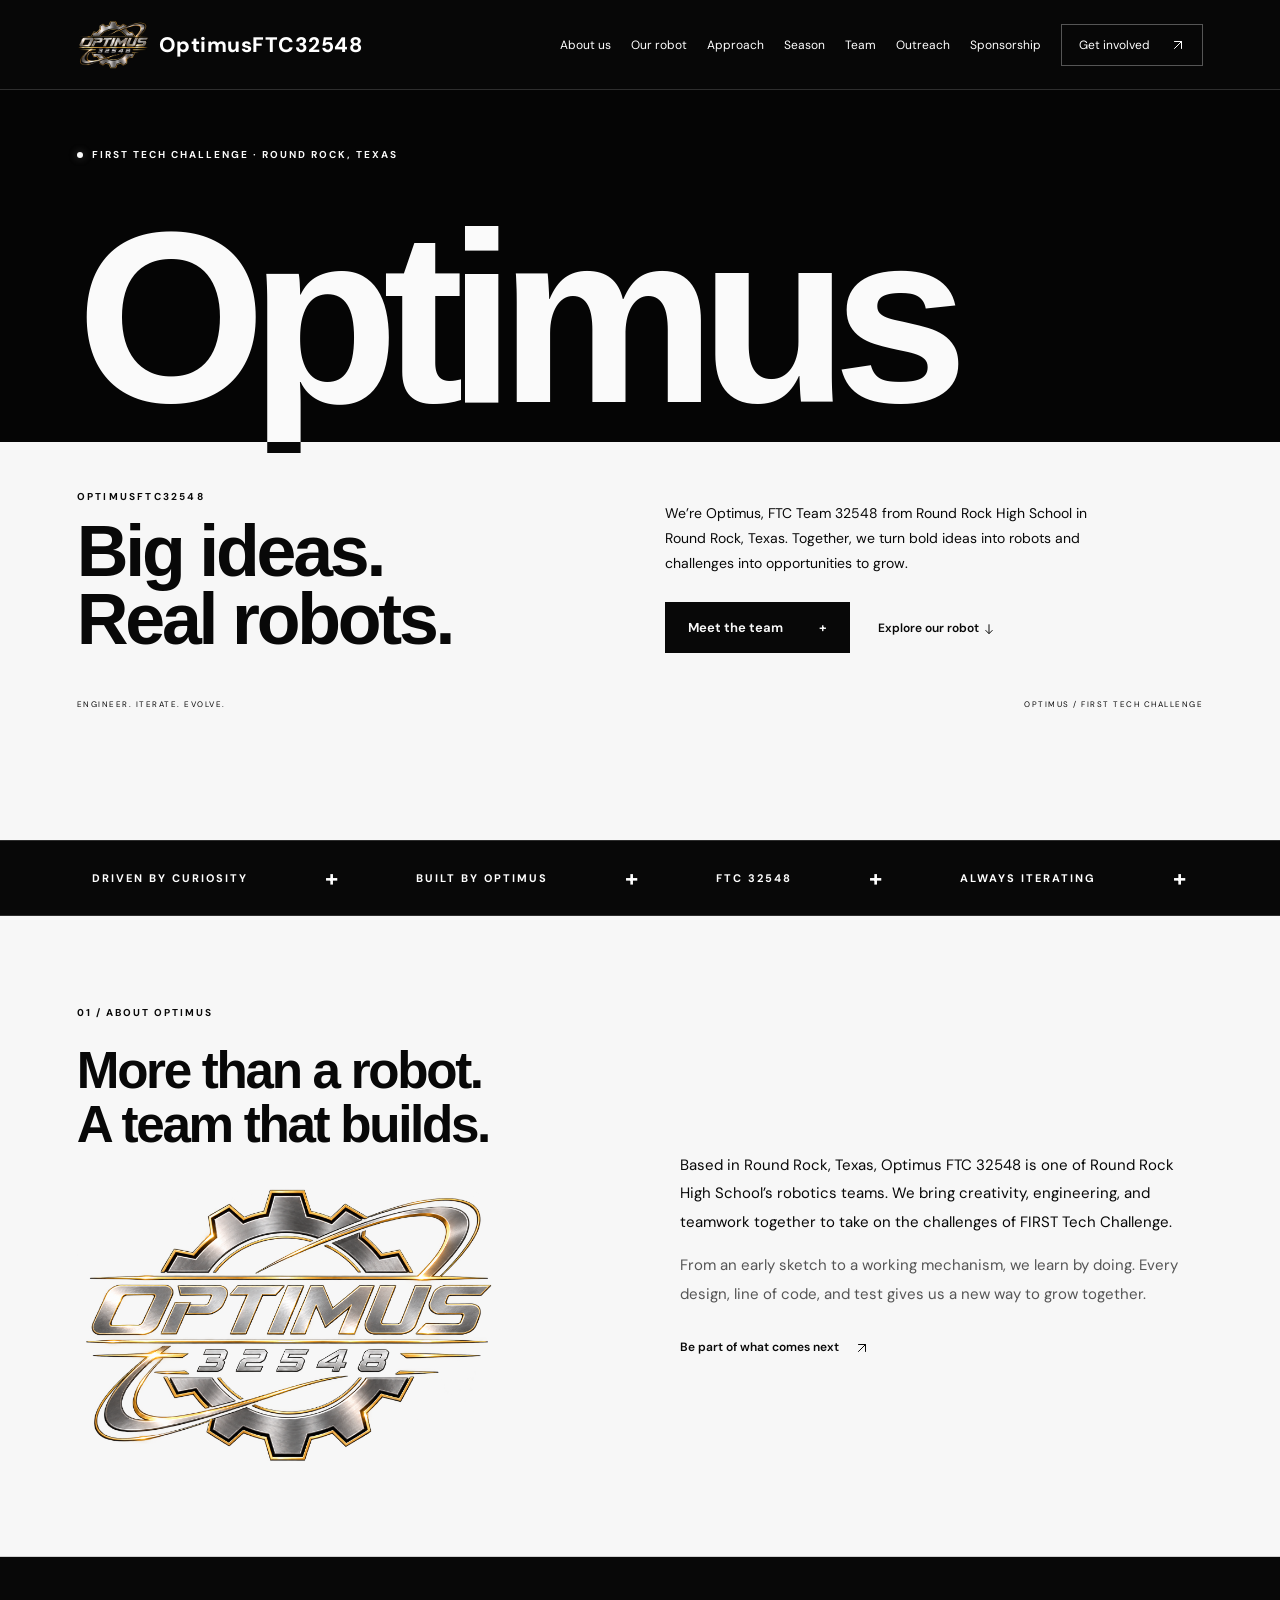
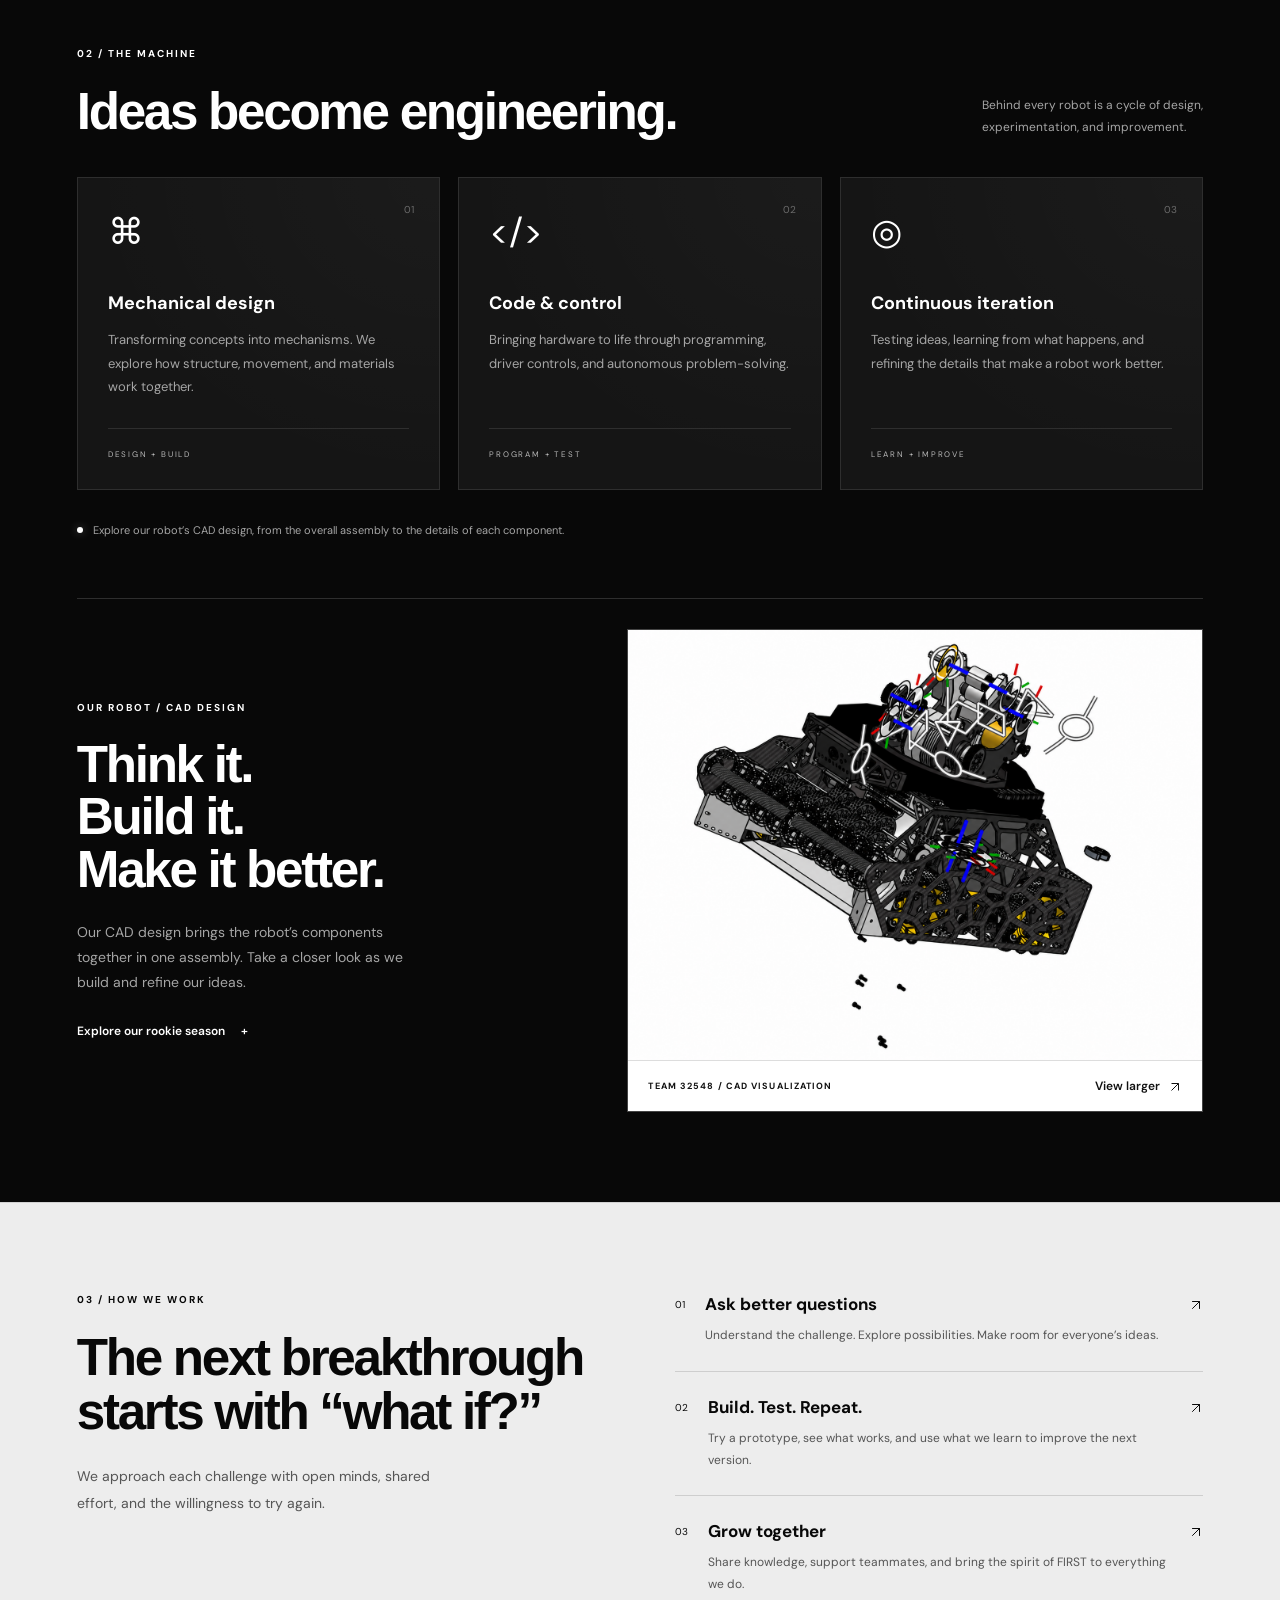
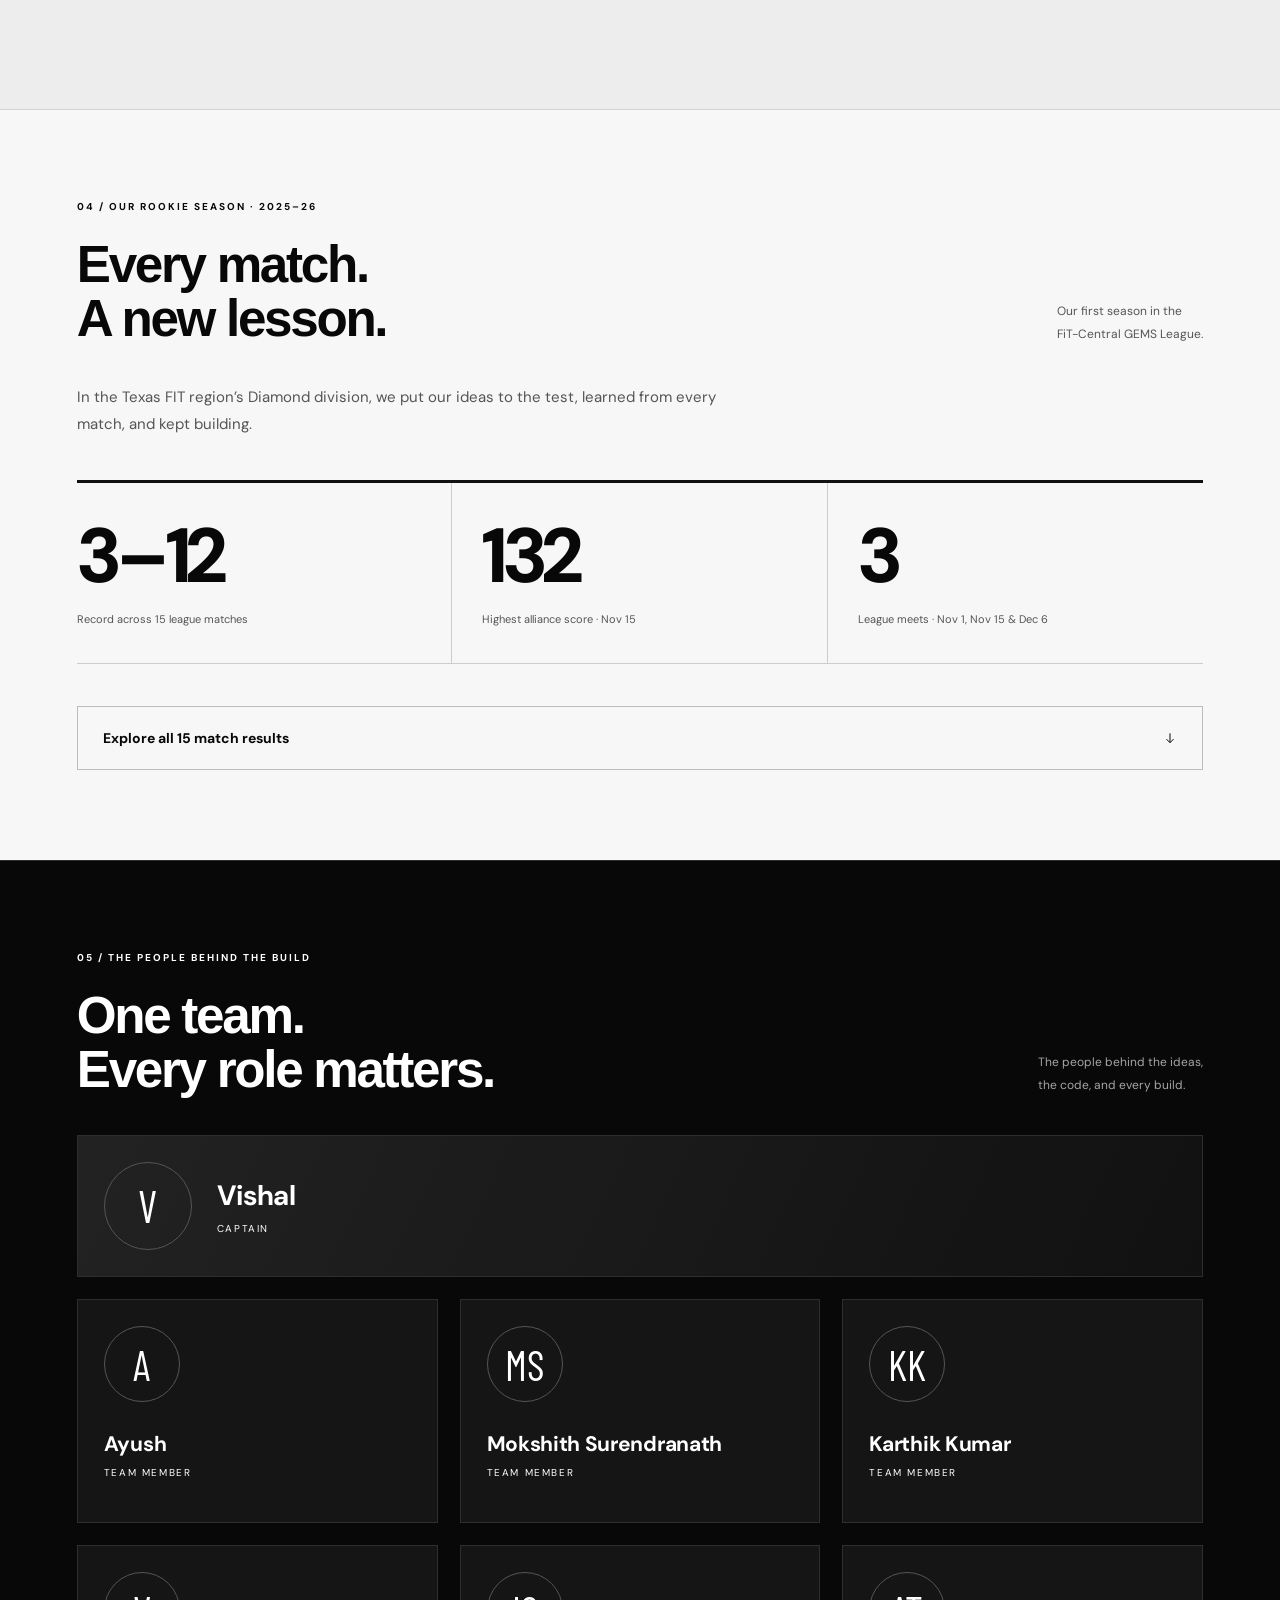
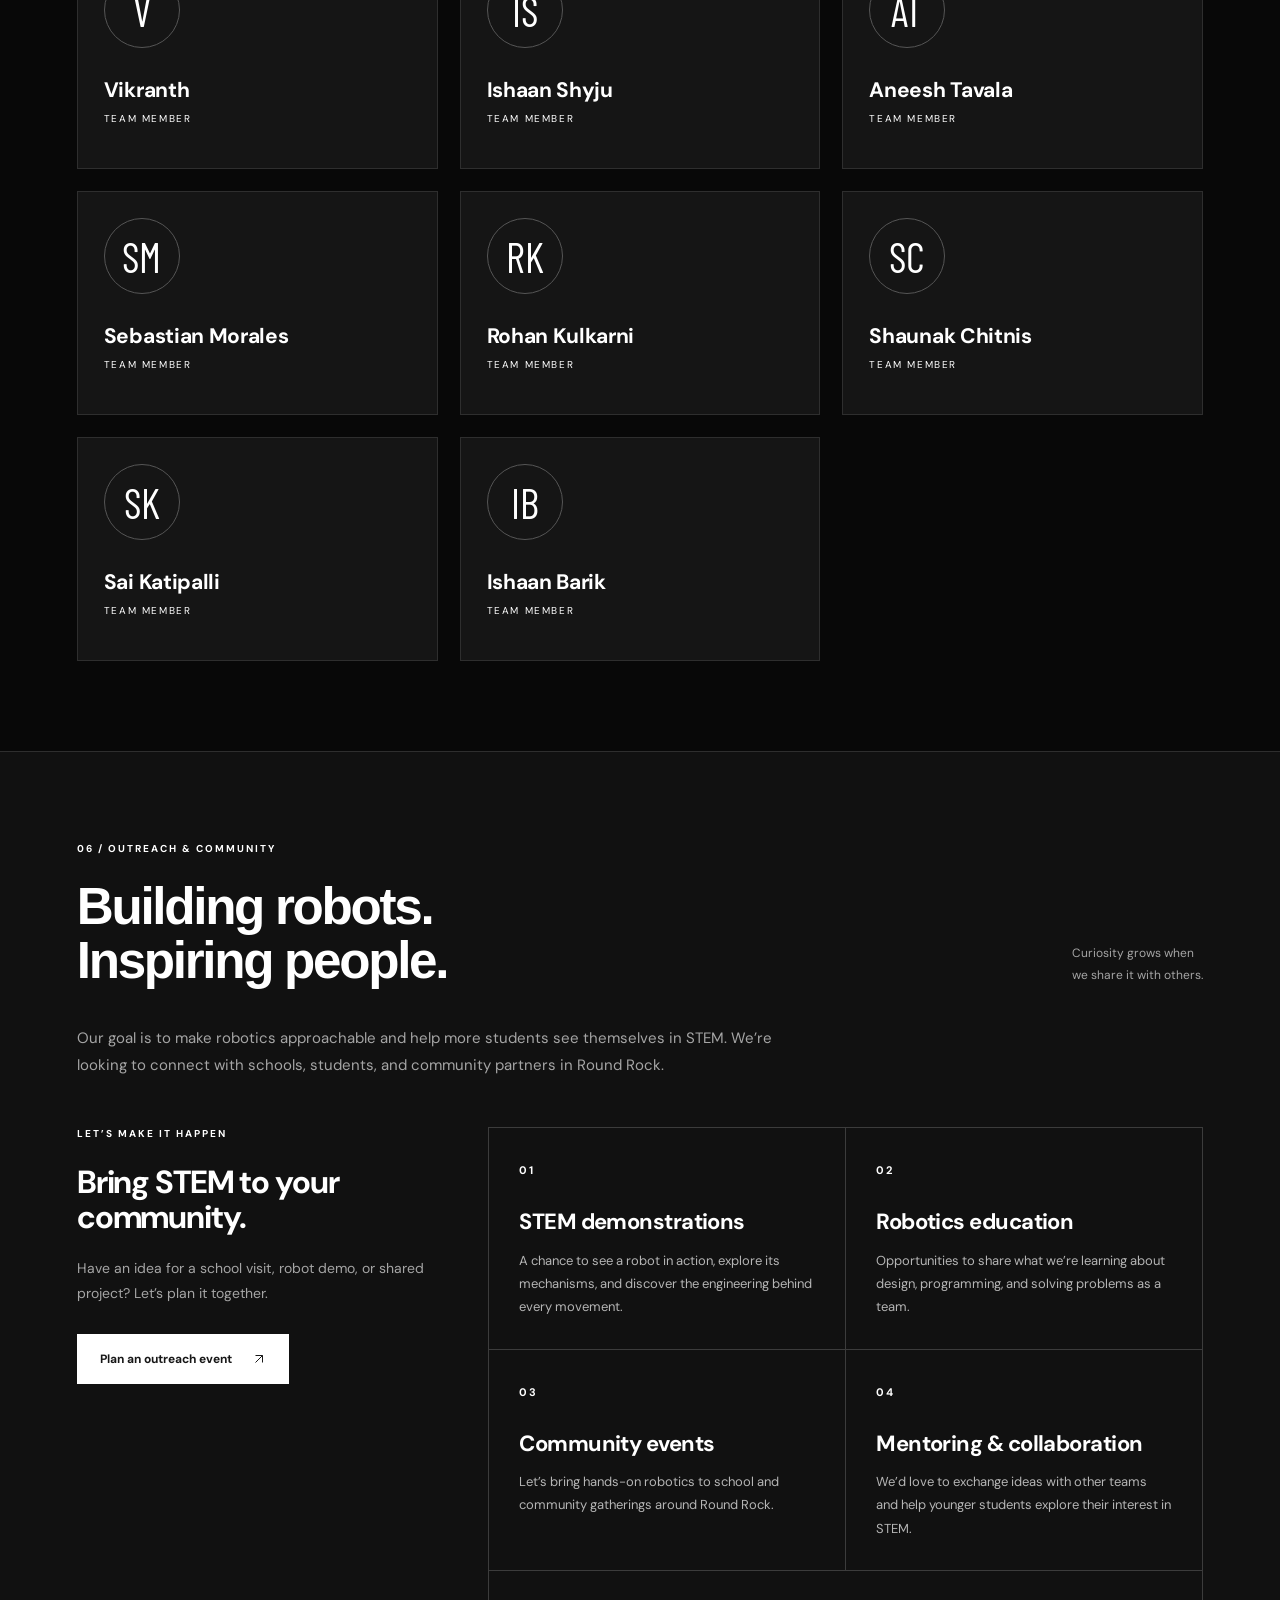
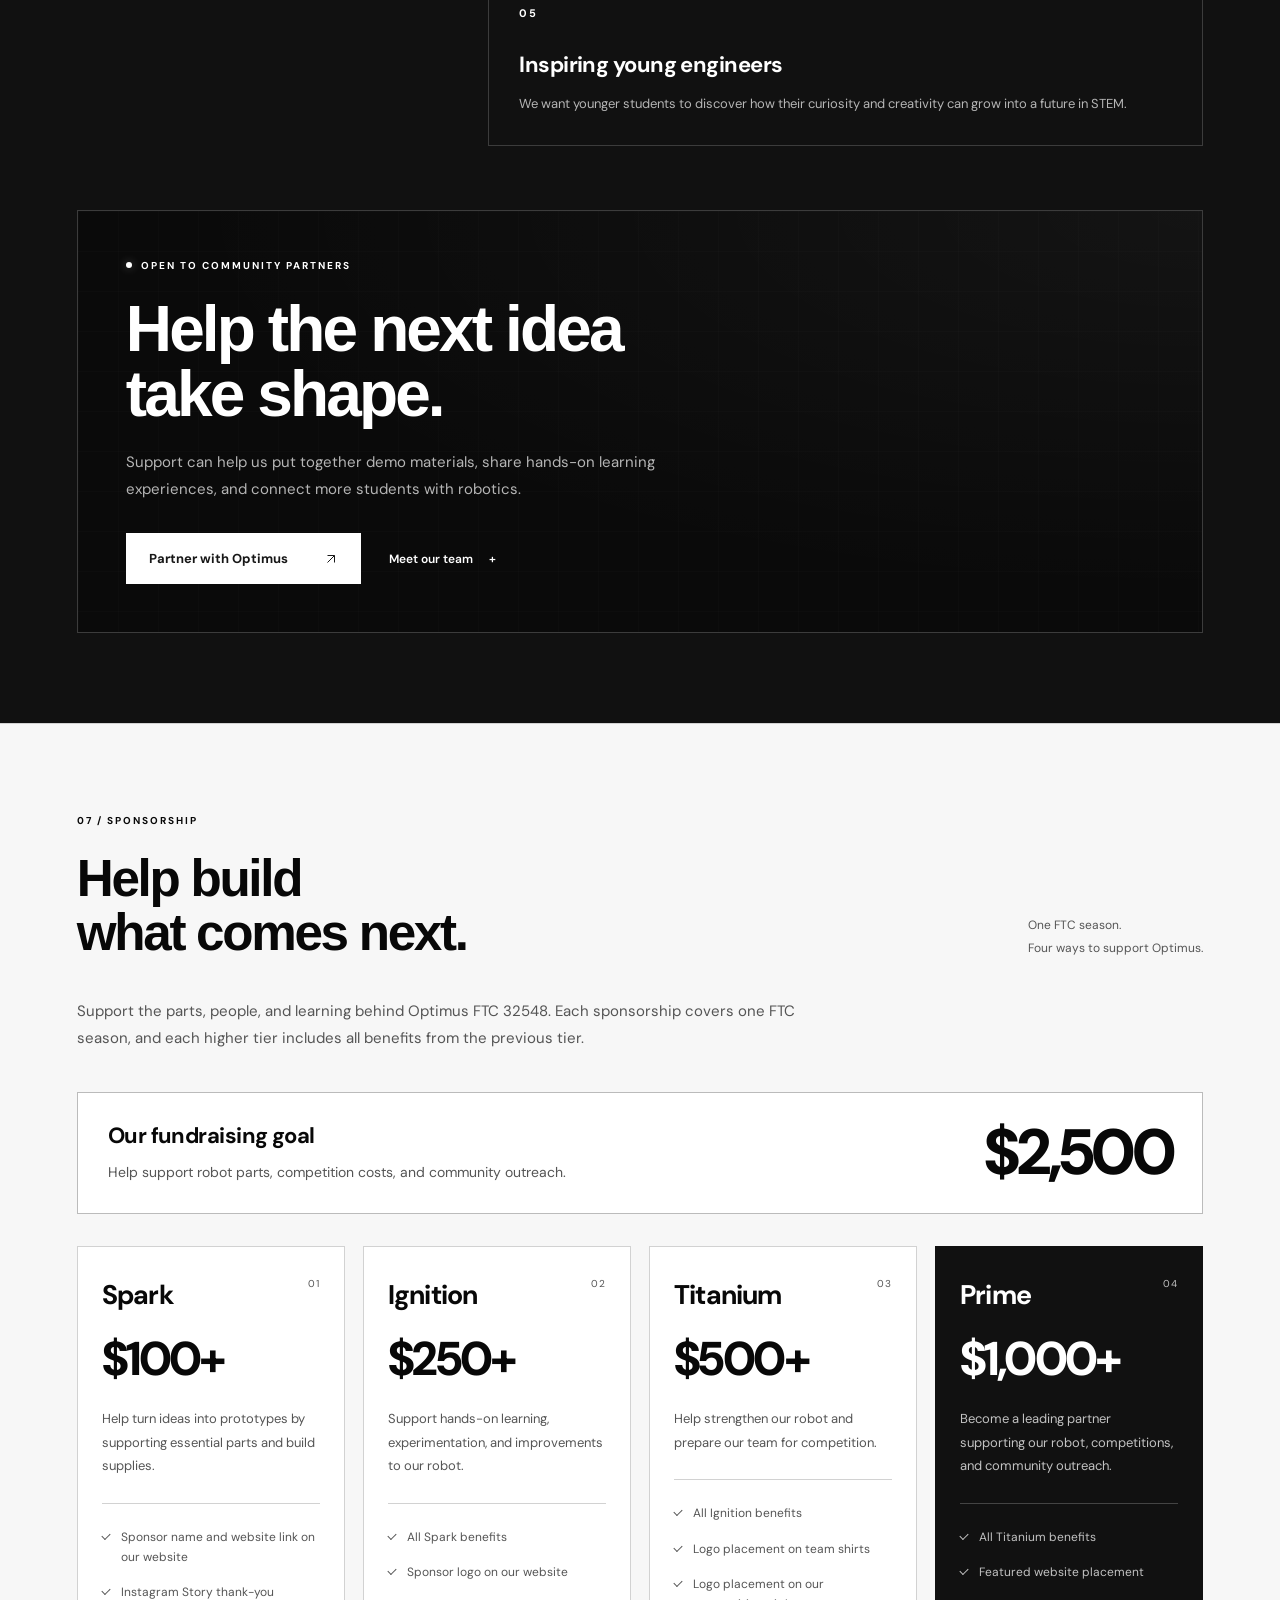
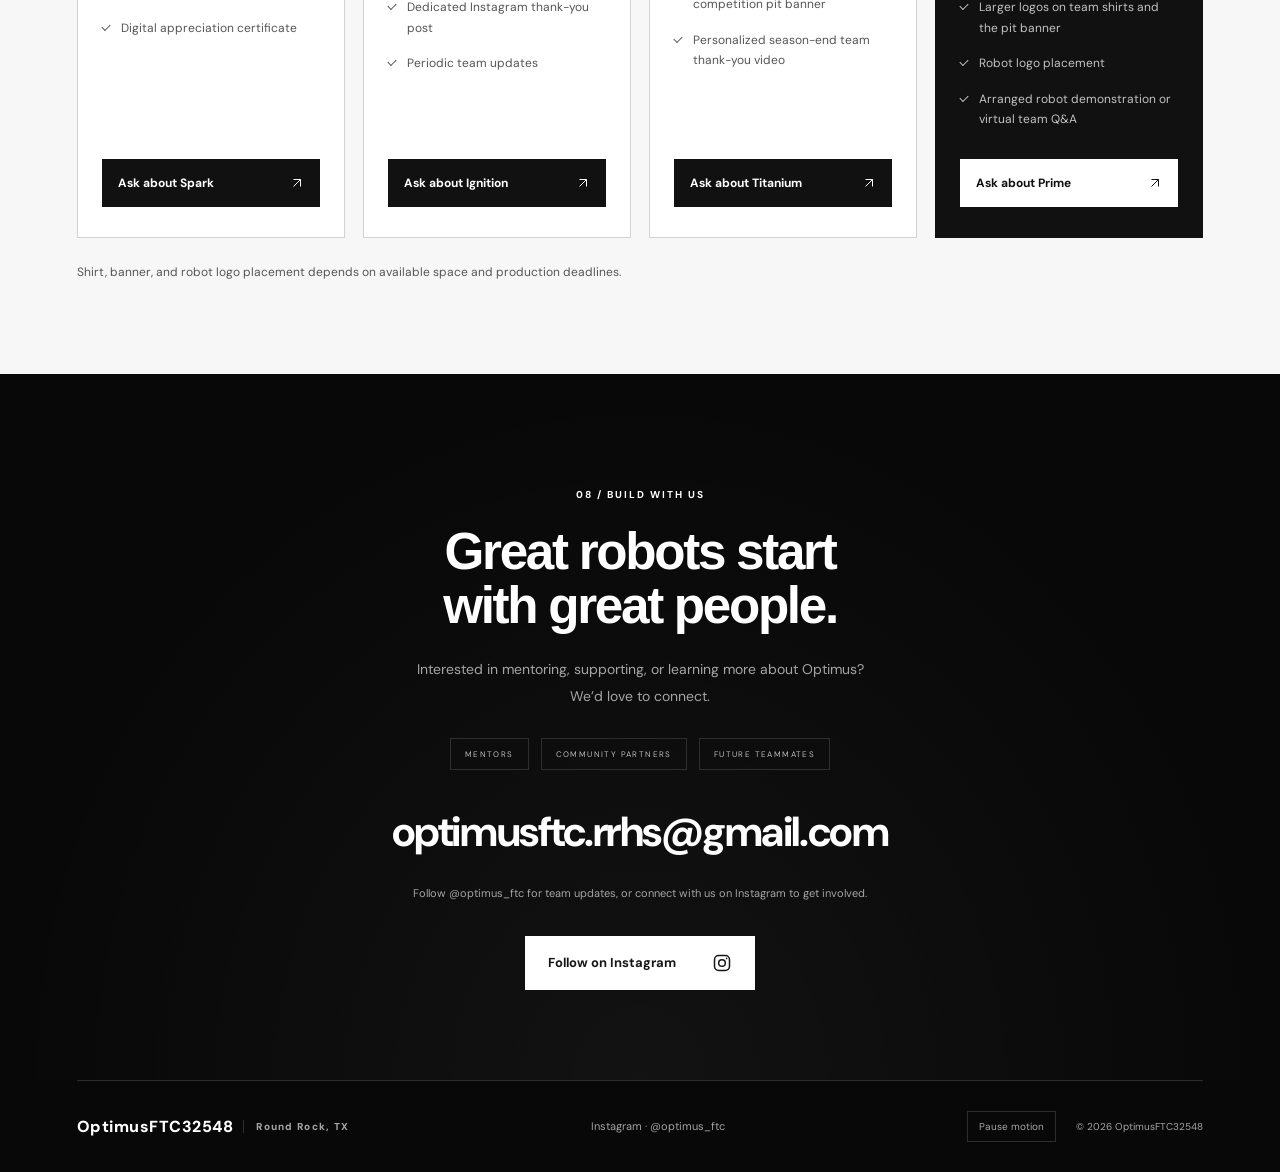
==== commit 3a3e4435: "Correct spelling of Mokshith Surendranath" ====
--- a/index.html
+++ b/index.html
@@ -116,7 +116,7 @@
   <div class="team-roster" id="team-roster">
     <article class="team-card captain-card" data-reveal><span class="team-monogram" aria-hidden="true">V</span><div><h3>Vishal</h3><p class="team-role">Captain</p></div></article>
     <article class="team-card" data-reveal><span class="team-monogram" aria-hidden="true">A</span><div><h3>Ayush</h3><p class="team-role">Team member</p></div></article>
-    <article class="team-card" data-reveal><span class="team-monogram" aria-hidden="true">MS</span><div><h3>Mokshith Surenranath</h3><p class="team-role">Team member</p></div></article>
+    <article class="team-card" data-reveal><span class="team-monogram" aria-hidden="true">MS</span><div><h3>Mokshith Surendranath</h3><p class="team-role">Team member</p></div></article>
     <article class="team-card" data-reveal><span class="team-monogram" aria-hidden="true">KK</span><div><h3>Karthik Kumar</h3><p class="team-role">Team member</p></div></article>
     <article class="team-card" data-reveal><span class="team-monogram" aria-hidden="true">V</span><div><h3>Vikranth</h3><p class="team-role">Team member</p></div></article>
     <article class="team-card" data-reveal><span class="team-monogram" aria-hidden="true">IS</span><div><h3>Ishaan Shyju</h3><p class="team-role">Team member</p></div></article>
